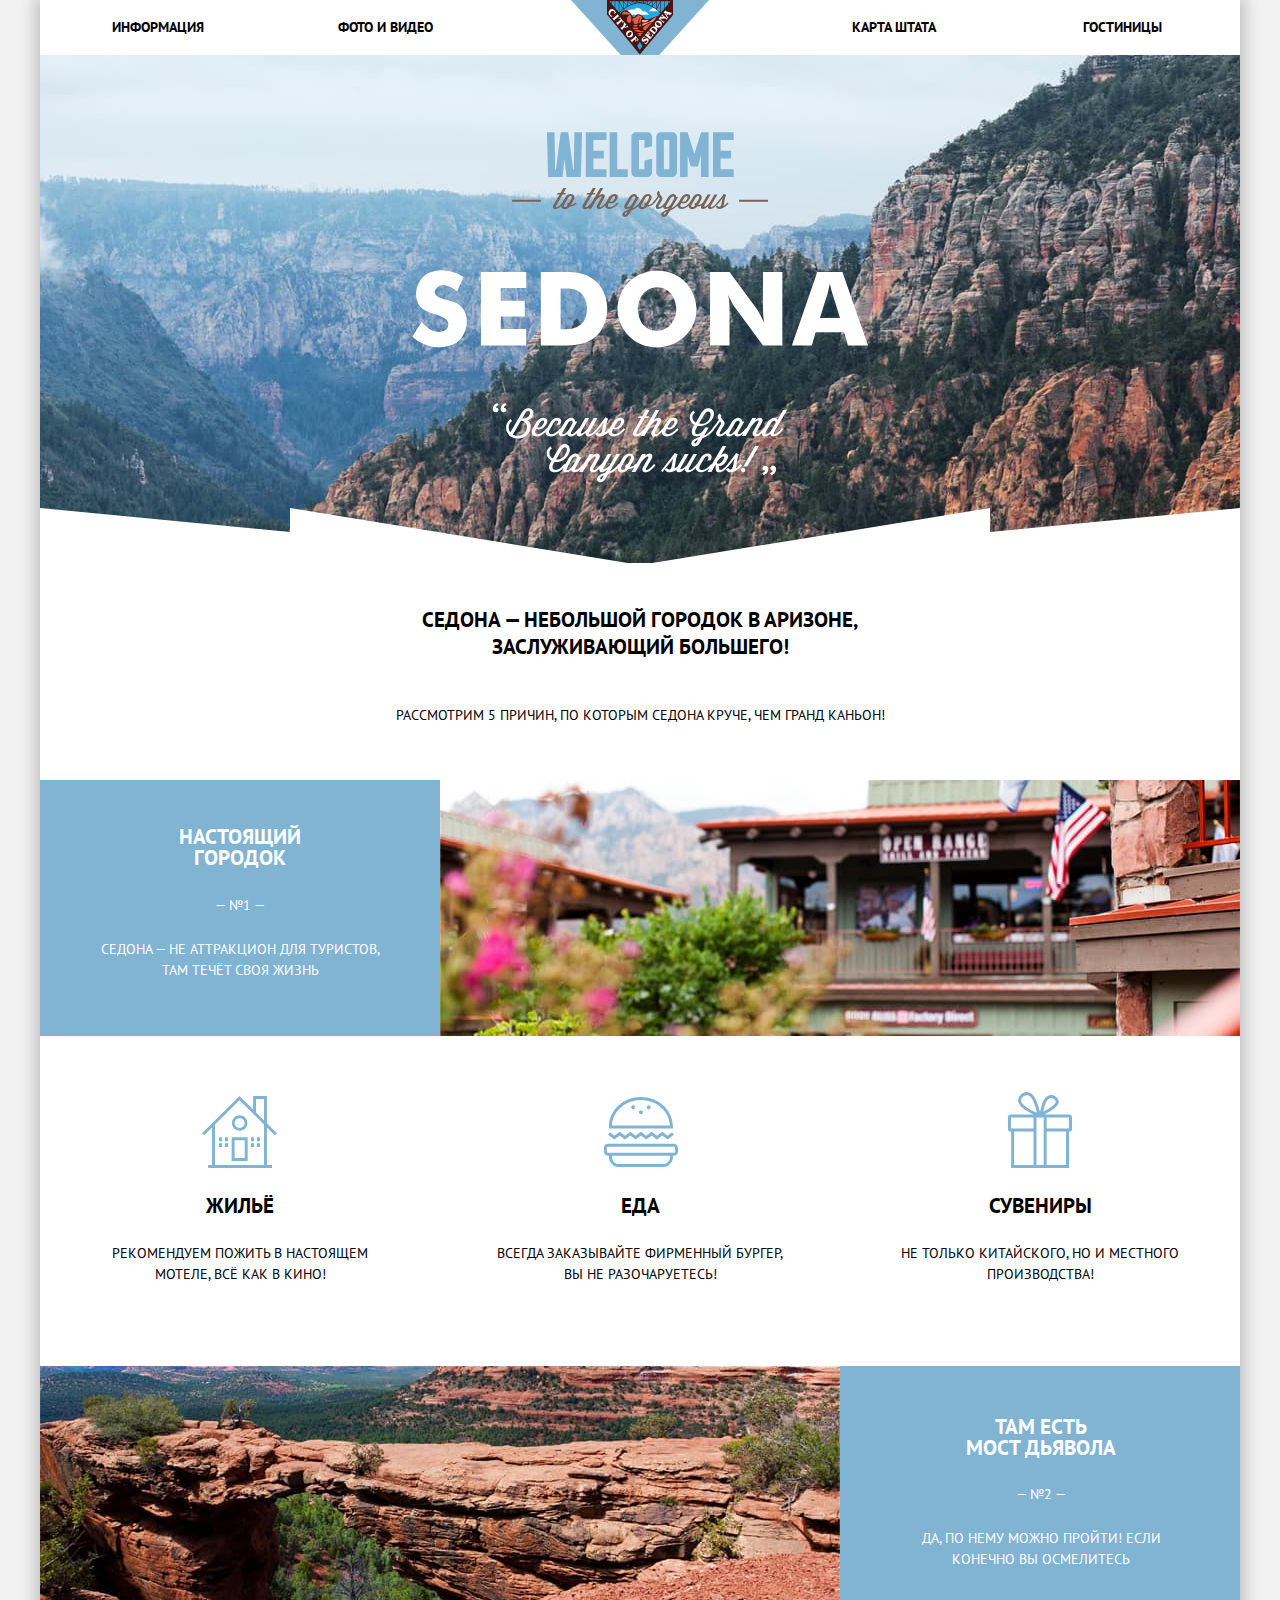
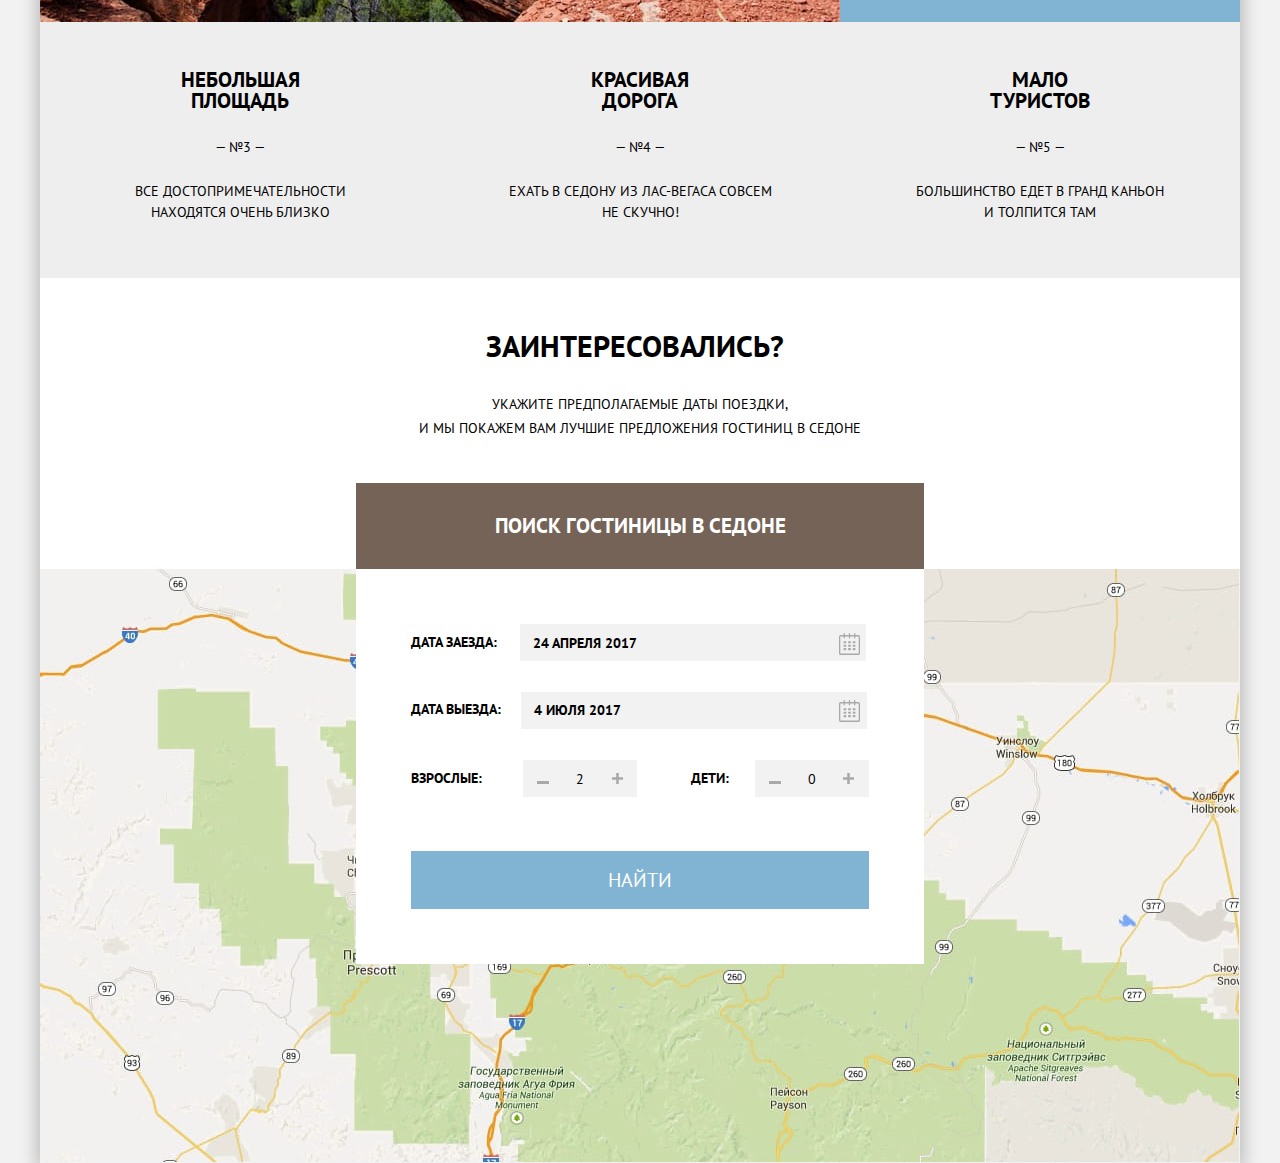
==== index.html @ c4cb70e9 "Доработка главной страницы" ====
<!DOCTYPE html>
<html class="page" lang="ru">
  <head>
    <meta charset="utf-8">
    <title>Седона</title>
    <link rel="icon" href="favicon.ico">
    <link rel="icon" href="img/favicon/icon.svg" type="image/svg+xml">
    <link rel="apple-touch-icon" href="img/favicon/180.png">
    <link rel="manifest" href="manifest.webmanifest">
    <link rel="stylesheet" href="https://fonts.googleapis.com/css2?family=PT+Sans:ital,wght@0,400;0,700;1,400;1,700&display=swap">
    <link href="normalize.css" rel="stylesheet">
    <link href="style/style.css" rel="stylesheet">
  </head>

  <body class="page-body">
    <div class="container">
    <header class="main-header">
      <!--Шапка сайта-->


      <nav class="main-nav">


      <ul class="site-nav">
        <li class="site-nav-1"><a href="blank.html">ИНФОРМАЦИЯ</a></li>
        <li class="site-nav-2"><a href="blank.html">ФОТО И ВИДЕО</a></li>
        <li class="site-nav-3"><a href="blank.html">КАРТА ШТАТА</a></li>
        <li class="site-nav-4"><a href="catalog.html">ГОСТИНИЦЫ</a></li>
      </ul>
      <!-- </div> -->
      </nav>
      <div class="header-logo">
        <a href="index.html">
          <img class="main-header-logo" src="img/logo.svg" width="138" height="70" alt="логотип">
        </a>
        </div>

       </header>
    <main>
      <!-- ______________________________________________________________________________________________  -->

        <section class="title-img">
           <img class="welcome-svg" src="img/welcome.svg" width="188" height="45" alt="welcome">
           <img class="gorgeous-svg" src="img/gorgeous.svg" width="256" height="29" alt="to the gogeous">
           <img class="sedona-svg" src="img/sedona.svg" width="457" height="213" alt="sedona">
          <h1 class="visually-hidden">Welcome to the gorgerous Sedona</h1>
          <h1 class="visually-hidden">because the grand canyon sucks</h1>
          </section>


      <div class="slogan-site">
      <b>Седона — небольшой городок в Аризоне, <br>заслуживающий большего!</b>
          <span class="list-advantages"><br>Рассмотрим 5 причин, по которым Седона круче, чем гранд каньон!</span>
          </div>

          <div class="block-l">
          <div class="block-left">
            <b>настоящий<br>городок</b>
            <span>— №1 —</span><p>Седона — не аттракцион для туристов, там
              течёт своя жизнь</p>
            </div>
              <div class="img-block-left">
              <img src="img/img1.jpg" width="800" height="256" alt="уютные дома">
       </div>
       </div>


       <div class="thumb-list">
       <div class="thumb-items">
       <div class="icon-svg"></div>
        <!-- <svg width="75" height="72" fill="none" xmlns="http://www.w3.org/2000/svg"><path fill-rule="evenodd" clip-rule="evenodd" d="M45.656 65.033h-16V41.21h16v23.823zm-2.938-20.899H32.593V62.11h10.125V44.134z" fill="#81B3D2"/><path fill-rule="evenodd" clip-rule="evenodd" d="M72.771 39.253l2.076-2.068-9.908-9.865V0H51.127v13.567L37.5 0 .152 37.185l2.077 2.068 7.832-7.795v37.618H6.124V72h63.875v-2.924H64.94V31.458l7.831 7.795zM62.002 69.076H12.999V28.534L37.5 4.149l24.502 24.385v40.542zm-7.938-52.584l7.938 7.902V2.924h-7.938v13.568z" fill="#81B3D2"/><path fill-rule="evenodd" clip-rule="evenodd" d="M37.656 34.793c-4.28 0-7.75-3.452-7.75-7.713 0-4.26 3.469-7.713 7.75-7.713 4.279 0 7.75 3.454 7.75 7.713 0 4.26-3.471 7.713-7.75 7.713zm4.969-7.713c0-2.731-2.225-4.945-4.969-4.945-2.745 0-4.97 2.214-4.97 4.945 0 2.732 2.224 4.948 4.97 4.948 2.744 0 4.969-2.216 4.969-4.948zM17.061 41.21h3v3.919h-3v-3.92zm8.938 0h-3v3.919h3v-3.92zm-8.938 5.972h3V51.1h-3v-3.92zm8.938 0h-3V51.1h3v-3.92zm22.999-5.972h3v3.919h-3v-3.92zm8.938 0h-3v3.919h3v-3.92zm-8.938 5.972h3V51.1h-3v-3.92zm8.938 0h-3V51.1h3v-3.92z" fill="#81B3D2"/>
        </svg> -->
        <h2>ЖИЛЬЁ</h2>
        <p>Рекомендуем пожить в настоящем<br>мотеле, всё как в кино!</p>
       </div>
       <div class="thumb-items">
       <div class="icon-svg"></div>
        <!-- <svg  width="75" height="70" fill="none" xmlns="http://www.w3.org/2000/svg"><path fill-rule="evenodd" clip-rule="evenodd" d="M8.978 31.544h60.877c.041-.619.069-1.241.069-1.87 0-.393-.016-.78-.032-1.17v-.003C69.227 12.657 55.186 0 37.952 0 20.719 0 6.677 12.657 6.013 28.501c-.017.39-.032.78-.032 1.173 0 .629.028 1.251.07 1.87h2.927zm12.979 10.921l-5.323-4.059-5.326 4.059-6.188-4.714 1.721-2.457 4.467 3.401 5.327-4.057 5.323 4.057 5.325-4.057 5.328 4.057 5.328-4.057 5.328 4.057 5.329-4.057 5.327 4.057 5.33-4.056 5.336 4.057 4.474-3.403 1.72 2.459-6.194 4.712-5.336-4.059-5.33 4.06-5.327-4.059-5.329 4.059-5.328-4.059-5.328 4.059-5.328-4.059-5.326 4.059zM5.051 46.71h65.803c2.274 0 4.134 1.94 4.134 4.313v3.504c0 2.372-1.861 4.313-4.135 4.313h-.93v1.053c0 5.536-4.342 10.065-9.648 10.065H15.629c-5.307 0-9.648-4.529-9.648-10.065V58.84h-.93c-2.274 0-4.135-1.941-4.135-4.313v-3.504c0-2.373 1.861-4.313 4.135-4.313zm55.225 20.205c3.711 0 6.73-3.15 6.73-7.021h-.001v-1.053H8.898v1.053c0 3.871 3.02 7.021 6.731 7.021h44.647zm11.795-12.388c0 .688-.558 1.271-1.218 1.271H5.051c-.66 0-1.217-.582-1.217-1.271v-3.504c0-.688.558-1.271 1.217-1.271h65.802c.66 0 1.218.582 1.218 1.271v3.504zm-5.098-26.026c-.671-14.142-13.43-25.458-29.021-25.458-15.591 0-28.348 11.316-29.021 25.458h58.042z" fill="#81B3D2"/><path d="M37.952 17.29c1.074 0 1.945-.909 1.945-2.03 0-1.121-.87-2.03-1.945-2.03-1.074 0-1.945.909-1.945 2.03 0 1.121.87 2.03 1.945 2.03zM30.172 12.26c1.075 0 1.946-.909 1.946-2.03 0-1.121-.871-2.03-1.946-2.03s-1.946.909-1.946 2.03c0 1.121.871 2.03 1.946 2.03zM45.732 12.26c1.075 0 1.946-.909 1.946-2.03 0-1.121-.871-2.03-1.946-2.03s-1.946.909-1.946 2.03c0 1.121.871 2.03 1.946 2.03z" fill="#81B3D2"/>
        </svg> -->
          <h2>ЕДА</h2>
        <p>Всегда заказывайте фирменный бургер,<br>вы не разочаруетесь!</p>
       </div>
       <div class="thumb-items">
       <div class="icon-svg"></div>
        <!-- <svg width="64" height="77" fill="none" xmlns="http://www.w3.org/2000/svg"><path fill-rule="evenodd" clip-rule="evenodd" d="M61.097 23.501H36.312C50.125 16.602 51.229 12.25 50.72 9.816c-1.162-3.963-5.692-7.023-10.002-5.407-5.569 2.089-7.137 10.388-8.644 16.387-1.924-6.07-3.784-13.814-8.136-17.737-1.261-1.138-3.095-2.264-5.763-2.028-4.026.356-9.802 5.382-7.458 10.981 2.251 5.378 9.687 8.777 14.578 11.489H2.879A2.882 2.882 0 000 26.37v11.322a2.882 2.882 0 002.879 2.869h.274V77h57.841V40.561h.103a2.882 2.882 0 002.88-2.869V26.37a2.882 2.882 0 00-2.88-2.869zM42.413 6.944c2.103-.31 4.982 1.299 5.255 3.209.393 2.756-3.4 5.255-5.086 6.421-2.523 1.744-4.928 2.643-7.287 4.055.884-3.69 2.549-13.011 7.118-13.685zm-22.882 9.968c-2.225-1.485-6.544-4.431-6.44-7.771.112-3.595 5.743-6.57 8.814-3.886 3.856 3.371 5.713 11.105 7.119 16.557-3.249-1.539-6.328-2.788-9.493-4.9zm5.972 57.114H6.136V40.561h19.368v33.465h-.001zm0-36.502H3.046V26.538h22.457v10.986zm10.157 0v36.503h-7.174V26.538h7.174v10.986zm22.351 36.502H38.644V40.561h19.367v33.465zm2.92-36.502H38.644V26.538h22.287v10.986z" fill="#81B3D2"/>
        </svg> -->
      <h2>СУВЕНИРЫ</h2>
      <p>Не только китайского, но и местного<br>производства!</p>
       </div>
      </div>


        <div class="block-r">
          <div class="img-block-right"><img src="img/img2.jpg" width="800" height="256"
            alt="естесвенный каменый мост на фоне бескрайних просторов">
          </div>
        <div class="block-right">
          <b>ТАМ ЕСТЬ<br>МОСТ ДЬЯВОЛА</b>
          <span>— №2 —</span>
          <p>Да, по нему можно пройти! Если конечно вы осмелитесь</p>
        </div>
        </div>
          <ul class="box-list">
            <li class="box-item box-item-1">
              <b>НЕБОЛЬШАЯ<br>ПЛОЩАДЬ</b><span>— №3 —</span><p>все достопримечательности<br>находятся очень близко</p>
            </li>
            <li class="box-item box-item-2">
              <b>КРАСИВАЯ<br>ДОРОГА</b><span>— №4 —</span><p>ехать в седону из лас-вегаса совсем<br>не скучно!</p>
            </li>
            <li class="box-item box-item-3">
              <b>МАЛО<br>ТУРИСТОВ</b><span>— №5 —</span><p>большинство едет в гранд каньон<br>и толпится там</p>
            </li>
          </ul>

      <div class="box-button">
        <b>заинтересовались?</b><br>
        <span>Укажите предполагаемые даты поездки,<br>и мы покажем вам лучшие предложения гостиниц в седоне</span>
        <br><button class="button" type="button">ПОИСК ГОСТИНИЦЫ В седоне</button>
      </div>
      <section class="map">
      <form class="search-form" action="#" method="POST">
        <label class="entry" for="date-of-entry">дата заезда:
          <a class="entry-calendar" href="#">
            <svg width="21" height="23" viewBox="0 0 21 23" fill="none" xmlns="http://www.w3.org/2000/svg">
              <path fill-rule="evenodd" clip-rule="evenodd" d="M16.406 3.02498H19.251C20.217 3.02498 21 3.84698 21 4.86198V21.164C21 22.179 20.217 23 19.251 23H1.75C0.784 23 0 22.179 0 21.164V4.86198C0 3.84698 0.784 3.02498 1.75 3.02498H4.593V1.64798C4.593 1.26698 4.887 0.958984 5.25 0.958984C5.612 0.958984 5.906 1.26698 5.906 1.64798V3.02498H9.844V1.64798C9.844 1.26698 10.138 0.958984 10.501 0.958984C10.862 0.958984 11.156 1.26698 11.156 1.64798V3.02498H15.094V1.64798C15.094 1.26698 15.387 0.958984 15.75 0.958984C16.112 0.958984 16.406 1.26698 16.406 1.64798V3.02498ZM19.5646 21.484C19.6466 21.3979 19.691 21.2828 19.688 21.164H19.689V4.86198C19.689 4.60898 19.493 4.40298 19.252 4.40298H16.407V5.78098C16.407 6.16198 16.113 6.46998 15.751 6.46998C15.388 6.46998 15.095 6.16198 15.095 5.78098V4.40298H11.157V5.78098C11.157 6.16198 10.863 6.46998 10.502 6.46998C10.139 6.46998 9.845 6.16198 9.845 5.78098V4.40298H5.907V5.78098C5.907 6.16198 5.613 6.46998 5.251 6.46998C4.888 6.46998 4.594 6.16198 4.594 5.78098V4.40298H1.75C1.50263 4.40953 1.30696 4.61458 1.312 4.86198V21.164C1.30696 21.4114 1.50263 21.6164 1.75 21.623H19.251C19.3698 21.6201 19.4826 21.5701 19.5646 21.484Z" fill="#A9A9A9"/>
              <path fill-rule="evenodd" clip-rule="evenodd" d="M4.59399 9.2251H7.21899V11.2911H4.59399V9.2251ZM4.59399 12.6681H7.21899V14.7351H4.59399V12.6681ZM7.21899 16.1121H4.59399V18.1781H7.21899V16.1121ZM9.18799 16.1121H11.813V18.1781H9.18799V16.1121ZM11.813 12.6681H9.18799V14.7351H11.813V12.6681ZM9.18799 9.2251H11.813V11.2911H9.18799V9.2251ZM16.406 16.1121H13.781V18.1781H16.406V16.1121ZM13.781 12.6681H16.406V14.7351H13.781V12.6681ZM16.406 9.2251H13.781V11.2911H16.406V9.2251Z" fill="#A9A9A9"/>
              </svg>

          </a>
        </label>
        <input type="text" name="date-of-entry" value="24 апреля 2017" id="date-of-entry">
        <label class="departure" for="date-of-departure">дата выезда:
          <a class="departure-calendar" href="#">
            <svg width="21" height="23" viewBox="0 0 21 23" fill="none" xmlns="http://www.w3.org/2000/svg">
              <path fill-rule="evenodd" clip-rule="evenodd" d="M16.406 3.02498H19.251C20.217 3.02498 21 3.84698 21 4.86198V21.164C21 22.179 20.217 23 19.251 23H1.75C0.784 23 0 22.179 0 21.164V4.86198C0 3.84698 0.784 3.02498 1.75 3.02498H4.593V1.64798C4.593 1.26698 4.887 0.958984 5.25 0.958984C5.612 0.958984 5.906 1.26698 5.906 1.64798V3.02498H9.844V1.64798C9.844 1.26698 10.138 0.958984 10.501 0.958984C10.862 0.958984 11.156 1.26698 11.156 1.64798V3.02498H15.094V1.64798C15.094 1.26698 15.387 0.958984 15.75 0.958984C16.112 0.958984 16.406 1.26698 16.406 1.64798V3.02498ZM19.5646 21.484C19.6466 21.3979 19.691 21.2828 19.688 21.164H19.689V4.86198C19.689 4.60898 19.493 4.40298 19.252 4.40298H16.407V5.78098C16.407 6.16198 16.113 6.46998 15.751 6.46998C15.388 6.46998 15.095 6.16198 15.095 5.78098V4.40298H11.157V5.78098C11.157 6.16198 10.863 6.46998 10.502 6.46998C10.139 6.46998 9.845 6.16198 9.845 5.78098V4.40298H5.907V5.78098C5.907 6.16198 5.613 6.46998 5.251 6.46998C4.888 6.46998 4.594 6.16198 4.594 5.78098V4.40298H1.75C1.50263 4.40953 1.30696 4.61458 1.312 4.86198V21.164C1.30696 21.4114 1.50263 21.6164 1.75 21.623H19.251C19.3698 21.6201 19.4826 21.5701 19.5646 21.484Z" fill="#A9A9A9"/>
              <path fill-rule="evenodd" clip-rule="evenodd" d="M4.59399 9.2251H7.21899V11.2911H4.59399V9.2251ZM4.59399 12.6681H7.21899V14.7351H4.59399V12.6681ZM7.21899 16.1121H4.59399V18.1781H7.21899V16.1121ZM9.18799 16.1121H11.813V18.1781H9.18799V16.1121ZM11.813 12.6681H9.18799V14.7351H11.813V12.6681ZM9.18799 9.2251H11.813V11.2911H9.18799V9.2251ZM16.406 16.1121H13.781V18.1781H16.406V16.1121ZM13.781 12.6681H16.406V14.7351H13.781V12.6681ZM16.406 9.2251H13.781V11.2911H16.406V9.2251Z" fill="#A9A9A9"/>
              </svg>
          </a>

        </label>
        <input type="text" name="date-of-departure" value="4 июля 2017 " id="date-of-departure">
        <div class="amount">


          <label for="amount-of-adults">взрослые:</label>
          <button name="minus-adult"><svg width="12" height="3" viewBox="0 0 12 3" fill="none" xmlns="http://www.w3.org/2000/svg">
            <rect width="12" height="3" fill="#A9A9A9"/>
            </svg>
            </button>
            <input type="text" name="amount-of-adults" value="2" id="amount-of-adults">
            <button type="button" name="plus-adult">
              <svg width="11" height="11" viewBox="0 0 11 11" fill="none" xmlns="http://www.w3.org/2000/svg">
              <path fill-rule="evenodd" clip-rule="evenodd" d="M4.23086 6.76932V11H6.76932V6.76932H11V4.23086H6.76932V0H4.23085V4.23086H0V6.76932H4.23086Z" fill="#A9A9A9"/>
              </svg>
              </button>

              <label for="amount-of-children">Дети:</label>
              <button type="button" name="minus-children"><svg width="12" height="3" viewBox="0 0 12 3" fill="none" xmlns="http://www.w3.org/2000/svg">
                <rect width="12" height="3" fill="#A9A9A9"/>
                </svg>
                </button>
                <input type="text" name="amount-of-children" value="0" id="amount-of-children">
                <button type="button" name="plus-children">
                  <svg width="11" height="11" viewBox="0 0 11 11" fill="none" xmlns="http://www.w3.org/2000/svg">
                  <path fill-rule="evenodd" clip-rule="evenodd" d="M4.23086 6.76932V11H6.76932V6.76932H11V4.23086H6.76932V0H4.23085V4.23086H0V6.76932H4.23086Z" fill="#A9A9A9"/>
                  </svg></button>

        </div>
        <button class="search-button" type="submit">Найти</button>



      </form>
      <iframe src="https://www.google.com/maps/embed?pb=!1m18!1m12!1m3!1d832249.1900382092!2d-111.40801154573765!3d35.43068897771214!2m3!1f0!2f0!3f0!3m2!1i1024!2i768!4f13.1!3m3!1m2!1s0x872da132f942b00d%3A0x5548c523fa6c8efd!2z0KHQtdC00L7QvdCwLCDQkNGA0LjQt9C-0L3QsCA4NjMzNiwg0KHQqNCQ!5e0!3m2!1sru!2sru!4v1625221148376!5m2!1sru!2sru" width="600" height="450" style="border:0;" allowfullscreen="" loading="lazy"></iframe>

      <!-- <img src="img/map.jpg" width="1199" height="594" alt="карта штата"> -->
        </section>
     </main>
     <!-- <footer class="main-footer">

        <div class="footer-contact">
          <h1 class="visually-hidden">контакты</h1>


            <a class="contact-tag" href="#">#visitSEDONA</a>
            <a class="contact-tel" href="tel:+7800555-86-28">+7 800 555-86-28</a>

        </div>
        <div class="social-button">
       <div class="twitter">
        <a href="#">
          <img src="img/twittericon.svg" alt="twitter">
      </a>
       </div>
       <div class="facebook">
        <a  href="#">
          <img src="img/fbicon.svg" alt="facebook">
      </a>
      </div>
      <div class="youtube">
        <a  href="#">
          <img src="img/youtubeicon.svg" alt="youtube">
       </a>
      </div>

        </div>
        <div class="footer-logo">

            <span>Website by</span>
            <a  href="https://htmlacademy.ru/"><img src="img/logohtmlacademy.svg" width="115" height="33" alt="логотип htmlAcademy"></a>


        </div>


      </footer> -->
  </div>
  </body>

</html>
---- style/style.css ----
:root {
  --basic-white: #ffffff;
  --basic-black: #000000;
  --basic-black-opacity: rgba(0, 0, 0, 0.3);
  --basic-blue: #81B3D2;
  --basic-gray: #EEEEEE;
  --background-color: #F2F2F2;
  --background-color-opacity: rgba(255, 255, 255, 0.3);
  --button: #766357;
  --button-hover: #604E43;
  --button-active: #503E33;
  --button-visibility: rgba(255, 255, 255, 0.3);
  --social-button-hover: #669EC0;
  --social-button-active: #5496BD;
  --from-to: #CACACA;
  --button-detail-hover: #669EC0;
  --foother-color: rgba(255, 255, 255, 0.9);
  --bottom: #E5E5E5;
  --rating: #666666;
  --toggle:#ABABAB;
  --box-shadow: rgba(0, 1, 1, 0.2);
  --search-shadow: rgba(0, 1, 1, 0.15);
  --amount-button: #A9A9A9;


}
.page
{
  height: 100%;
}
.page-body {
  max-width: 1200px;
  min-width: 960px;
  margin: 0;
  padding: 0;
  font-family: "PT Sans";
  font-size: 14px;
  line-height: 26px;
  font-weight: 400;
  color: var(--basic-black);
  text-transform: uppercase;
  background-color: var(--background-color);
  min-height: 100%;
/*display: grid;
grid-template-rows: min-content 1fr min-content;
align-content: start;*/
margin-left: auto;
margin-right: auto;
}
a
{
  text-decoration: none;
}

img {
  max-width: 100%;
  height: auto;
}
/*Гриды*/



/* Навигация*/
/*лого*/
.main-header {
  width: 1200px;
  background-color: var(--basic-white);
}
.container
{
  position: relative;
  width: 1200px;
  margin-right: auto;
  margin-left: auto;
  box-shadow: 0px 0px 15px 5px var(--box-shadow);
}
.center
{
  width: 1200px;
  margin: 0 auto;
  padding: 0 10px;
}
.site-nav {
  display: flex;
  flex-wrap: wrap;
  align-items: center;
  box-sizing: border-box;
  font-size: 14px;
  line-height: 26px;
  font-weight:700;
  margin: 0;
  padding: 0;
  list-style: none;
  padding-top: 14px;
  padding-bottom: 15px;
  width: 1200px;
  }
.site-nav-1
{
  padding-left: 72px;
}
.site-nav-2 {
  padding-left: 134px;
  margin-right: 418px;
}
.site-nav-3
{
  padding-left: 1px;
}
.site-nav-4 {
  padding-left: 147px;
}
.header-logo
{
  display: block;
  position: absolute;
  right: 50%;
  margin-right: -69px;
  top: 0;
/*
логотип плавает
*/


}
/* .site-nav-3 {
  padding-left: 418px;
} */

.site-nav a {
color: var(--basic-black);
}
.site-nav a:hover
{
  color: var(--basic-blue);
}
.site-nav a:focus
{
 color: var(--button);
}

.site-nav a:active
{
 color: var(--basic-black-opacity);
}


/* .sort-from:hover
наведение
{
 color: var(--basic-black);
}
.sort-from:focus
выбранный
{
 color: var(--basic-blue);
}
.sort-from:active
нажатие
{
 color: var(--basic-blue);
} */
.visually-hidden
{
  position: absolute;
  width: 1px;
  height: 1px;
  margin: -1px;
  border: 0;
  padding: 0;
  white-space: nowrap;
  clip-path: inset(100%);
  clip: rect(0 0 0 0);
  overflow: hidden;
}
/*шапка*/

/*Тело*/
.title-img {
  display: flex;
  flex-direction: column;
  align-items: center;
  width: 1200px;
  height: 509;
  background-color: var(--background-color);
  background-image: url(../img/backgroundphoto.jpg);
  position: relative;

}
.title-img::after {
  content: "";
  display: block;
  position: absolute;
  bottom: 0;
  left: 0;
  width: 100%;
  height: 55px;
  margin-top: 20px;
  background-image: url(../img/bottomwelcome.svg);
}
.welcome-svg
{
  padding-top: 77px;
}
.gorgeous-svg
{
  padding-top: 10px;
}
.sedona-svg
{
  padding-top: 53px;
  padding-bottom: 80px;
}



.slogan-site {
  background-color: var(--basic-white);
  text-align: center;
  /*
  padding-bottom: 51px;*/
  box-sizing: border-box;
  padding: 0;
  margin: 0;
  width: 1200px;


}

.slogan-site b {
  /*По макету 42.5 пикселя отступ сверху как так?*/
  display: block;
  font-size: 21px;
  line-height: 27px;
  padding-top: 43px;
  margin-bottom: 12px;

}
.slogan-site span {
  display: block;
  font-size: 14px;
  line-height: 29px;
  padding-bottom: 50px;
}

/*синий блок слева*/
.block-l
{
  width: 1200px;
  display: grid;
  grid-template-columns: 400px 800px;
}




.block-left
{
  background-color: var(--basic-blue);
  color: var(--basic-white);
  text-align: center;
  width: 400px;
  height: 256px;
  box-sizing: border-box;
  padding-top: 46px;
  padding-bottom: 54px;
  /* НИЖЕ Паддинги не по макету почему то спан не умещается
  нужно спросить
  по макету 49 пх*/
  padding-left: 47px;
  padding-right: 47px;
  }




.img-block-left
{
  width: 800px;
  height: 256px;
}
.block-left b {
  margin: 0;
  padding: 0;
  display: block;
  text-align: center;
  font-size: 21px;
  line-height: 21px;
  margin-bottom: 24px;

}
.block-left p{
  display: block;
  line-height: 21px;
  padding: 0;
  margin-top: 21px;

}
.thumb-list
{
  display: flex;
  background-color: var(--basic-white);


}
.thumb-items
{

  display: flex;
 flex-direction: column;
 width: 400px;
 text-align: center;
 position: relative;
}
.thumb-items h2
{
  padding: 0;
  margin: 0;
  padding-top: 157px;
}
.thumb-items p
{
  padding: 0;
  margin: 0;
  line-height: 21px;
  padding-top: 24px;
  padding-bottom: 81px;

}

.thumb-items:nth-child(1) .icon-svg {
  width: 75px;
  height: 72px;
  background-image: url(../img/icon1.svg);
  position: absolute;
  right:163px;
  top: 60px;



}
.thumb-items:nth-child(3) .icon-svg {
  width: 64px;
  height: 77px;
  background-image: url(../img/icon2.svg);
  position: absolute;
  left:168px;
  top: 55px;
}
.thumb-items:nth-child(2) .icon-svg {
  width: 75px;
  height: 70px;
  background-image: url(../img/icon3.svg);
  background-repeat: no-repeat;
  position: absolute;
  left: 163px;
  top: 61px;
}
/*
{ box-sizing: border-box;
  display: flex;
  flex-wrap: wrap;
  list-style: none;
  padding: 0;
  margin: 0;
  color: var(--basic-black);
  background-color: var(--basic-white);
  text-align: center;
  align-items: center;

}
Как поступить с иконками?
.icon-svg {

  padding-bottom: 28px;
}
.thumb-item {

 flex-grow: 1;

}
.thumb-item p {
box-sizing: border-box;
display: block;
margin: 0;
padding: 0;
}
.thumb-item h2 {
  margin: 0;
  padding: 0;
  }
.icon-svg-1
{
padding-top: 60px;
}
.icon-svg-2
{
padding-top: 61px;
}
.icon-svg-3
{
padding-top: 56px;
} */

/* Синий блок справа*/

.block-r
{
  width: 1200px;
  display: grid;
  grid-template-columns: 800px 400px;
}
.block-right
{
  background-color: var(--basic-blue);
  color: var(--basic-white);
  text-align: center;
  margin: 0;
  padding: 0;
  width: 400px;
  height: 256px;
  box-sizing: border-box;
  padding-top: 50px;
  padding-bottom: 52px;
  padding-left: 50px;
  padding-right: 48px;
}
.block-right p {
  margin: 0;
  padding: 0;
  line-height: 21px;
}

.img-block-right {
  width: 800px;
  height: 256px;
  margin: 0;
  padding: 0;
}

.block-right b {
  display: block;
  text-align: center;
  font-size: 21px;
  line-height: 21px;
  margin-bottom: 23px;
}
.block-right span {
  display: block;
  margin-bottom: 21px;

}
/*серый блок*/
.box-list
{
  background-color: var(--basic-gray);
  width: 1200px;
  /* height: 256px; */
  padding: 0;
  margin: 0;
  list-style: none;
  text-align: center;
  display: flex;
  /* align-items: center; */
  box-sizing: border-box
}
.box-item
{
  /* flex-grow: 1; */
  display: flex;
  width: 400px;
  flex-direction: column;
  box-sizing: border-box
}
/* .box-item-1
{
  margin-left: 30px;
} */

.box-item b {
  text-align: center;
  font-size: 21px;
  line-height: 21px;
  padding-top: 47px;
}
.box-item p {
  text-align: center;
  font-size: 14px;
  line-height: 21px;
  padding-top: 9px;
  padding-bottom: 41px;
}
.box-item span
{
  text-align: center;
  font-size: 14px;
  line-height: 21px;
  padding-top: 26px;
 }
  /*блок с кнопкой поиска*/
  .button{
    width: 586px;
    height: 86px;
  }

.filters
{
  background-color: var(--basic-white);
  text-align: start;
  display: flex;
  background-image: url(../img/backgroundcatalog.jpg);
}
.filter-option {
  padding-top: 25px;
  padding-left: 40px;
}
.filter-option label {
  position: relative;
  display: block;
  cursor: pointer;
  user-select: none;
}
.filter-input-checkbox + label::before {
  content: url(../img/checkbox-off.svg);
  position: absolute;
  left: -39px;
  top: 0;}
  .filter-input-checkbox:checked + label::before {
    content: url(../img/checkbox-on.svg);
    position: absolute;
    left: -39px;
    top: 0;}

.filter-benefits
{
 padding: 0;
 margin: 0;
 width: 250px;
 padding-left: 70px;
 padding-bottom: 32px;
}
.filter-benefits ul
{
  list-style: none;
  padding: 0;
  margin: 0;

}
.filter-benefits legend
{
  font-size: 16px;
 font-weight: 700;
  padding-top: 26px;
}


.filter-type
{
  padding: 0;
margin: 0;
width: 300px;
padding-left: 5px;
}
.filter-type legend
{ font-size: 16px;
  font-weight: 700;

  padding-top: 26px;


}
.filter-type ul
{
  list-style: none;
  padding: 0;
  margin: 0;
  list-style: none;
  padding: 0;
  margin: 0;

}
.slider-price
{}

.slider-price legend {
  color: var(--basic-white);
  font-size: 16px;
  font-weight: 700;
  padding-top: 23px;
}
.range-filter {
  width: 350px;
  margin-top: 5px;

}
.range-controls {
  width: 316px;
  position: relative;
 }
.range-controls .scale {

  height: 2px;
  padding-right: 73px;
  margin-top: 20px;
  background: var(--basic-white);
  }
  .range-controls .bar {
    width: 80%;
    height: 2px;
    background: var(--background-color-opacity);
    /* не работает  почему? */
}
.range-controls .toggle {
  position: absolute;
  top: -10px;
  left: 0;
  width: 4px;
  height: 4px;
  padding: 0;
  border: 8px solid #ffffff;
  background-color: var(--toggle);
  border-radius: 50%;
  box-shadow: 0 2px 1px 0 var(--toggle);
  cursor: pointer;
}
.min-price
{
padding-left: 65px;
}

.max-price
{
  padding-left: 63px;
}
.price-controls
  {
   display: flex;
  width: 312px;
  height: 32px;
  border: 2px solid var(--basic-white);
  border-radius: 2px;
}
.price-controls label
{ display: flex;
  align-items: center;
  justify-content: center;
}
.price-controls input {
   width: 60px;
  /* padding: 10px; */
  margin: 0;
  padding: 3px;
  background: none;
  border: none;
  color: var(--basic-white);
  font-family: inherit;
  font-size: inherit;

}

.range-controls .toggle-max {
  left: 262px;
}
.box-button {
  text-align: center;
  display: flex;
  flex-direction: column;
  /* grid-template-rows: 1fr 1fr; */
  padding-top: 55px;
  background-color: var(--basic-white);
}

.range-controls button
{
  padding: 6px 33px;
    text-transform: uppercase;
    color: #ffffff;
    border: 2px solid #ffffff;
    background: none;
    font-size: 14px;
    line-height: 20px;
    position: absolute;
    top: 35px;
    right: 95px;


}

.box-button b {
  text-align: center;
  font-size: 30px;
  line-height: 25px;
  padding-right: 10px;
  padding-bottom: 8px;
}
.box-button span
{
  text-align: center;
  font-size: 14px;
  line-height: 24px;
  padding-bottom: 17px;
}
.button {
  font: inherit;
  font-size: 21px;
  line-height: 26px;
  font-weight:700;
  text-align: center;
  width: 568px;
  height: 86px;
  color: var(--basic-white);
  vertical-align: middle;
  text-transform: uppercase;
  background-color: var(--button);
  border: none;
  margin-left: 316px;
}
.button:hover
{
background-color: var(--button-hover);
}
.button:active
{
  background-color: var(--button-active);
  color: var(--button-visibility);
}

.map
{
  display: flex;
  position: relative;
  /* width: 1200px;
  height: 594px; */
}

.search-form {
  display: flex;
  flex-wrap: wrap;
  align-content: space-between;
  align-items: center;
  box-sizing: border-box;
  position: absolute;
  width: 568px;
  height: 395px;
  background-color: var(--basic-white);
  box-shadow: var(--search-shadow);
  left: 50%;
  margin-left: -284px;
  padding: 55px;
  font-weight: bold;
  line-height: 21px;
}
.search-form .entry{

}
.search-form .departure {
  padding-bottom: 20px;

}
.search-form input[name="date-of-entry"]
{
 width: 331px;
 height: 35px;
 background-color: var(--background-color);
 border: none;
 text-transform: uppercase;
 font: inherit;
 padding-left: 13px;
 margin-left: 23px;
}
.search-form input[name="date-of-departure"] {
  width: 331px;
  height: 35px;
  background-color: var(--background-color);
  border: none;
  text-transform: uppercase;
  font: inherit;
  padding-left: 13px;
  margin-bottom: 19px;
  margin-left: 20px;
}
.search-form input{}

.entry-calendar {
  position: absolute;
  top: 63px;
  right: 64px;
}
.departure-calendar {
  position: absolute;
  top: 130px;
  right: 64px;
}
.amount
{
    display: flex;
    justify-content: space-between;
    align-items: center;
    height: 40px;
    width: 458px;
    box-sizing: border-box;
    padding-bottom: 42px;
}
.amount button {
  height: 37px;
  width: 40px;
  border: none;
  background-color: var(--background-color);
  color: var(--amount-button);
}
.amount input {
  width: 30px;
  height: 35px;
  border: none;
  background-color: var(--background-color);
  text-align: center;
}
.amount button[name="minus-adult"] {

  margin-left: 41px;

}
.amount button[name="plus-adult"] {

  margin-right: 53px;
}
.amount button[name="minus-children"]
{
  margin-left: 26px;

}
.map iframe
{
  background: var(--background-color);
  background-image: url(../img/map.jpg);
  background-repeat: no-repeat;
  width: 1199px;
  height: 594px;
  border: 0;
}
.search-button {
  width: 100%;
  background-color: var(--basic-blue);
  border: medium none;
  text-transform: uppercase;
  font-size: 20px;
  color: var(--basic-white);
  line-height: 21px;
  width: 458px;
  height: 58px;


}



/*футер*/
.main-footer
 {outline: 5px solid green;
  outline-offset: -5px;
  width: 1200px;
  display: flex;
  align-self: center;
  justify-content: space-between;
  box-sizing: border-box;
  /* padding: 36px 0; */
  position: absolute;
  background-color: var(--foother-color)



}

.footer-contact {
  display: flex;
  flex-direction: column;
  flex-wrap: wrap;
  box-sizing: border-box;
  width: 400px;
  align-items: center;
  justify-content: center;
  padding: 0;
  margin: 0;
}
.social-button
{
  display: flex;
  box-sizing: border-box;
  width: 400px;
  align-items: center;
  justify-content: center;

  /* outline: 5px solid rgba(0, 255, 0, 0.7);
  outline-offset: -5px; */


}
.footer-logo
{
  display: flex;
  box-sizing: border-box;
  width: 400px;
  align-items: center;
  justify-content: center;
  }
  /* .footer-logo span
  {
    padding-right: 15px;
    padding-bottom: 2px;
  } */

/*.footer
{
  outline: 5px solid green;
  outline-offset: -5px;
  margin: 0;
  padding: 0;

}*/
.contact-tel
{
  text-decoration: none;
  color: var(--basic-black);
  font-size: 21px;
  line-height: 26px;
  font-weight:700;
  text-align: center;
  display: block;
  margin-left: 72px;

}
.contact-tag
{
  text-decoration: none;
  color: var(--basic-black);
  font-size: 21px;
  line-height: 26px;
  font-weight:700;
  text-align: center;
  display: block;
  box-sizing: border-box;
  padding-bottom: 9px;
  padding-top: 10px;
  margin-left: 73px;
}
.twitter{
  background-color: var(--basic-blue);
  width: 46px;
  height: 48px;
  margin-right: 6px;
  position: relative;
}

.twitter a
{
  position: absolute;
  top: 14px;
  right:14px;

}
.facebook a
{
  position: absolute;
  top: 13px;
  right: 17px;
}
.youtube a
{
  position: absolute;
  top: 13px;
  right: 13px;
}
.facebook, .youtube
{
  background-color: var(--basic-blue);
  width: 46px;
  height: 48px;
  /* margin-top: 10px; */
  margin-right: 6px;
  position: relative;
}
.youtube
{
  margin-right: 0;
}
/*  Действия */
.entry-calendar:hover
{
  fill: var(--basic-black);
}
.twitter:hover
{
background-color: var(--social-button-hover);
}
.twitter:active
{
  background-color: var(--social-button-active);
}
.facebook:hover
{
background-color: var(--social-button-hover);
}
.facebook:active
{
  background-color: var(--social-button-active)
}
.youtube:hover
{
background-color: var(--social-button-hover);
}
.youtube:active
{
  background-color: var(--social-button-active);
}
/*логотип в футере*/
.foother-logo:hover
{
 background-color: var(--basic-blue)
}
.foother-logo:active
{
  background-color: var(--social-button-active) ;
}
/*каталог*/

/*чекбоксы*/
.filter
{
  display: grid;
  grid-template-columns: 1fr 1fr 1fr;
  background-image: url(../img/backgroundcatalog.jpg) ;
}

.filter ul
{
  list-style: none;
}
.filter legend
{
  color: var(--basic-white);
  font-size: 16px;
  line-height: 21px;
  font-weight: 700;
}
.filter-benefits
{
  border : none;
  color: var(--basic-white);
  font-size: 14px;
  line-height: 21px;
  font-weight: 400;
}
.filter-type
{
  border : none;
  color: var(--basic-white);
  font-size: 14px;
  line-height: 21px;
  font-weight: 400;
}
.slider-price
{
  border : none;
  padding-left: 183px;
}
.slider-price label
{
  color: var(--basic-white);
  font-size: 14px;
  line-height: 21px;
  font-weight: 400;
  background: none;

}
/*слайдер*/
.price-button
{
  font: inherit;
  font-size: 14px;
  line-height: 21px;
  font-weight:400;
  text-align: center;
  color: var(--basic-white);
  vertical-align: middle;
  text-transform: uppercase;
  border-style: solid;
  border-radius: 2px;
  border-color: var(--basic-white)
}
.price-button:hover
{
  color: var(--basic-black);
  background-color: var(--basic-white);
  }
  /*сортировка поиска*/
  .sort
  {

   display: flex;
   align-items: center;
   background-color: var(--basic-white);
   padding-left: 73px;
   padding-right: 73px ;
   padding-top: 29px;
   padding-bottom: 31px;
   width: 1200px;
   box-sizing: border-box;
   border-bottom: 1px solid var(--bottom);
  }
  .sorting-result
  {
   width: 163px;
   color: var(--basic-black);
   font-size: 21px;
   line-height: 26px;
   font-weight:700;

  }
  .sorting
  {
  display: flex;
  font-size: 12px;
  width: 845px;

  }
  .sorting span
  {

  }
  .sorting-list
  {
   list-style: none;
   margin: 0;
   padding: 0;
   display: flex;
   padding-left: 40px;
   color: var(--basic-black);

  }
  .sorting-item
  {
   padding-right: 33px;
  }
  .sorting-item a
  {
  color: var(--basic-black);
  border-bottom: 1px dashed var(--basic-blue);
  opacity: 0.3;}

  .sorting-from-list
  {
   list-style: none;
   margin: 0;
   padding: 0;
   display: flex;

  }
  .sorting-from-list li
  {padding-left: 12px;}

  .sorting-item a:hover
  {
   color: var(--basic-blue);
   opacity: 1;
  }
  .sorting-item a:focus
  {
   color: var(--basic-blue);
   opacity: 1;
   border-bottom: none;
  }
  .sorting-item a:active
  {
   color: var(--basic-black);
   border-bottom: none;
   opacity: 1;
  }
  .sort-from
  {
   text-decoration: none;
   font-size: 11px;
   color: var(--from-to);
  }
  .sort-from:hover
  {
   color: var(--basic-black);
  }
  .sort-from:focus
  {
   color: var(--basic-blue);
  }
  .sort-from:active
  {
   color: var(--basic-blue);
  }
  /*сортировка поиска*/

  /*список*/
  .result
  {
    display: flex;
    flex-direction: column;
    width: 1200px;
  }
  .list-result
  {
   background-color: var(--basic-white);
   padding-left: 73px;
   padding-top: 25px;
   padding-bottom: 26px;
   display: flex;
   align-items: center;
   border-bottom: 1px solid var(--bottom);
  }
  .result-img
  {
    width: 164px;
    height: 90px;
    display: block;
  }
  .result-description
  {
    width: 780px;
    min-height: 100px;
    display: flex;
    flex-wrap: wrap;
    align-content: flex-start;

    margin-right: 6px;

  }

  .result-description-h2
  {
    margin: 0;
    padding-bottom: 5px;
    min-width: 780px;
  }
  .result-description-a
  {
    text-decoration: none;
    color: var(--basic-black);
  }
  .button-detail
  {
    margin-right: 6px;
  }
  .button-confirm a
  {
    display: block;
    width: 142px;
    height: 27px;
    font-weight:700;
    padding: 0;
    margin-top: 12px;
    text-align: center;
    color: var(--basic-white);
    background-color: var(--button);
  }
  .button-detail a
  {
   display: block;
   width: 110px;
   height: 27px;
   font-weight:700;
   /* padding: 3px 17px; */
   margin-top: 12px;
   text-align: center;
   color: var(--basic-white);
   background-color: var(--basic-blue);
  }
  .rating
  {
  display: flex;
  flex-direction: column;
  width: 110px;
  height: 92px;
  justify-content: space-between;
}
  .rating-star
  {
  color: var(--basic-blue);
  font-size: 18px;
  text-align: right;
  }
  .rating-figure {
    padding-top: 3px;
    padding-bottom: 3px;
    color: var(--rating);
    background-color: var(--background-color);
    text-align: center;
  }

 .button-detail a:hover
  {
   color: var(--basic-white);
   background-color: var(--button-detail-hover);
  }
  .button-detail a:active
  {
    background-color: var(--button-detail-hover);
    color: var(--button-visibility);
  }
  .button-confirm a:hover
  {
   color: var(--basic-white);
   background-color: var(--button-hover);
  }
  .button-confirm a:active
  {
   color: var(--button-visibility);
   background-color: var(--button-active);
  }
/*
outline: 5px solid rgba(255, 0, 0, 0.3);
  outline: 5px solid rgba(0, 255, 0, 0.7);
  outline-offset: -5px;

*/
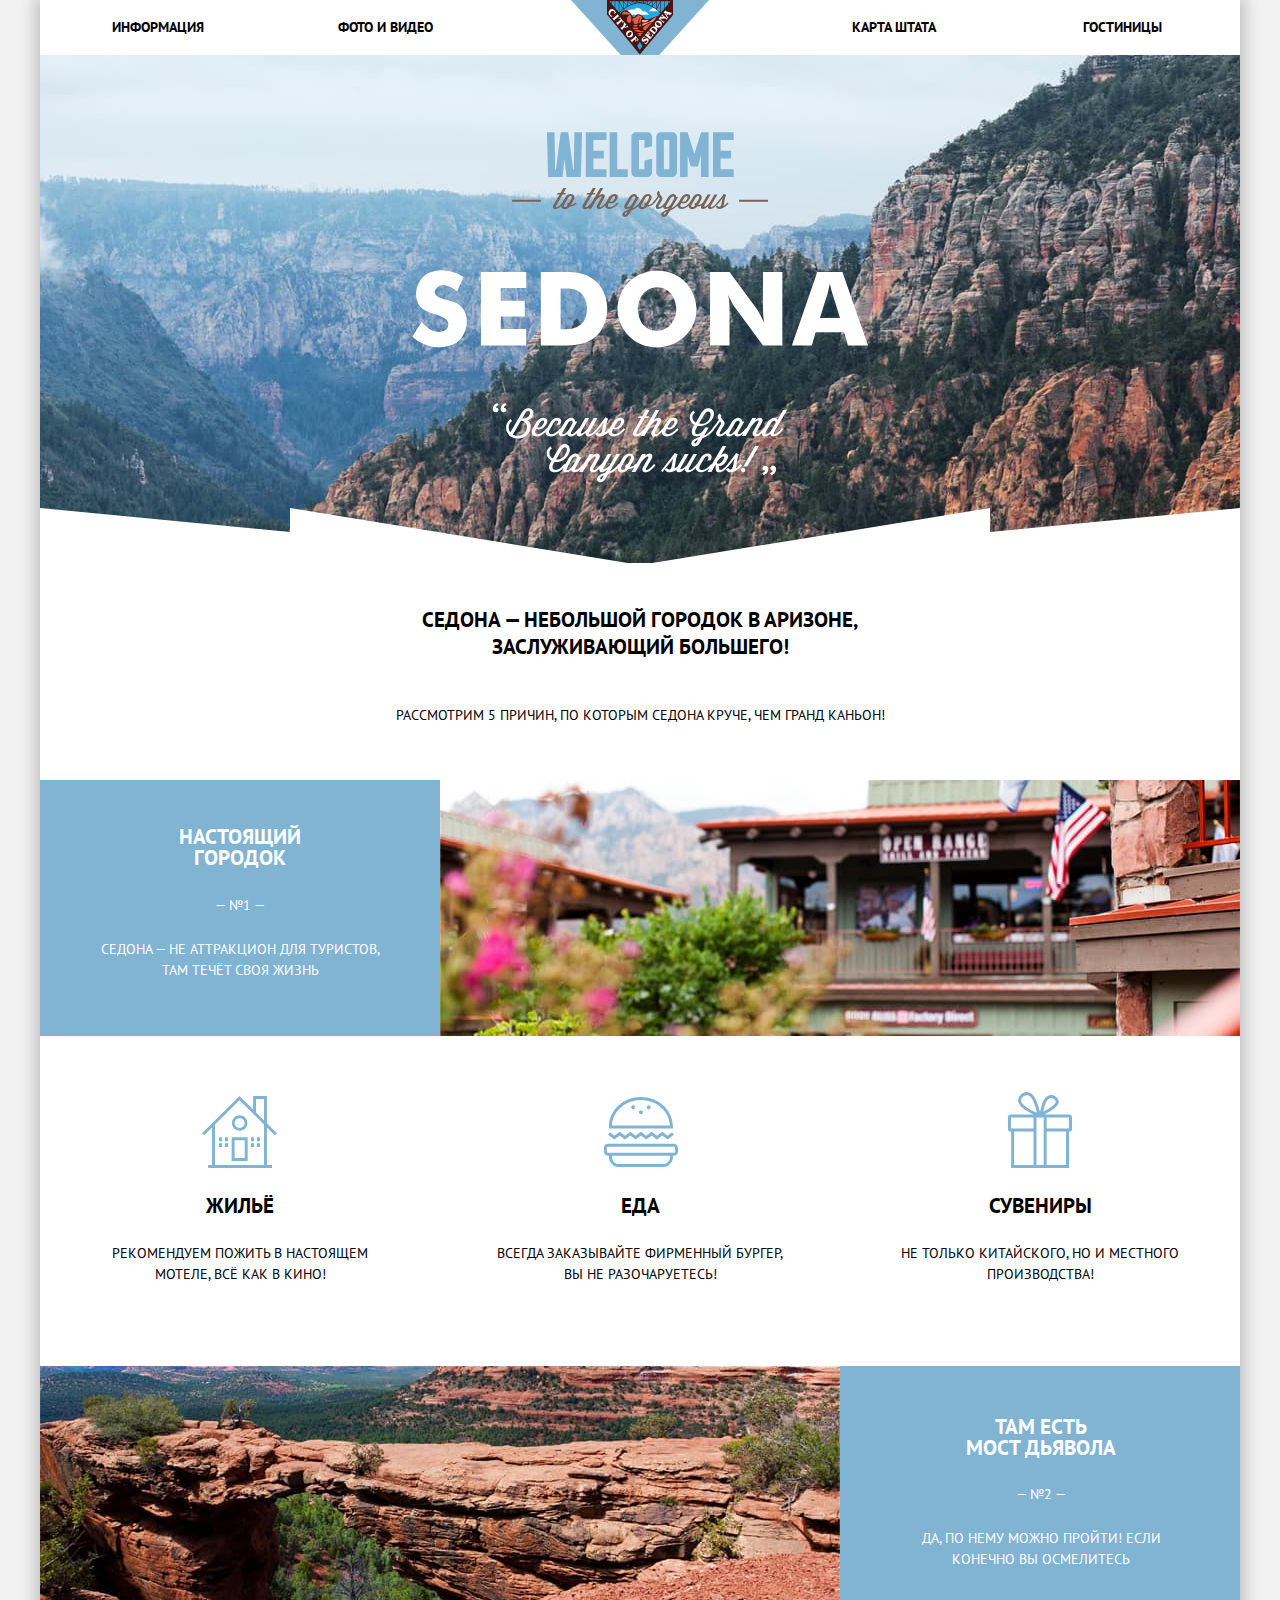
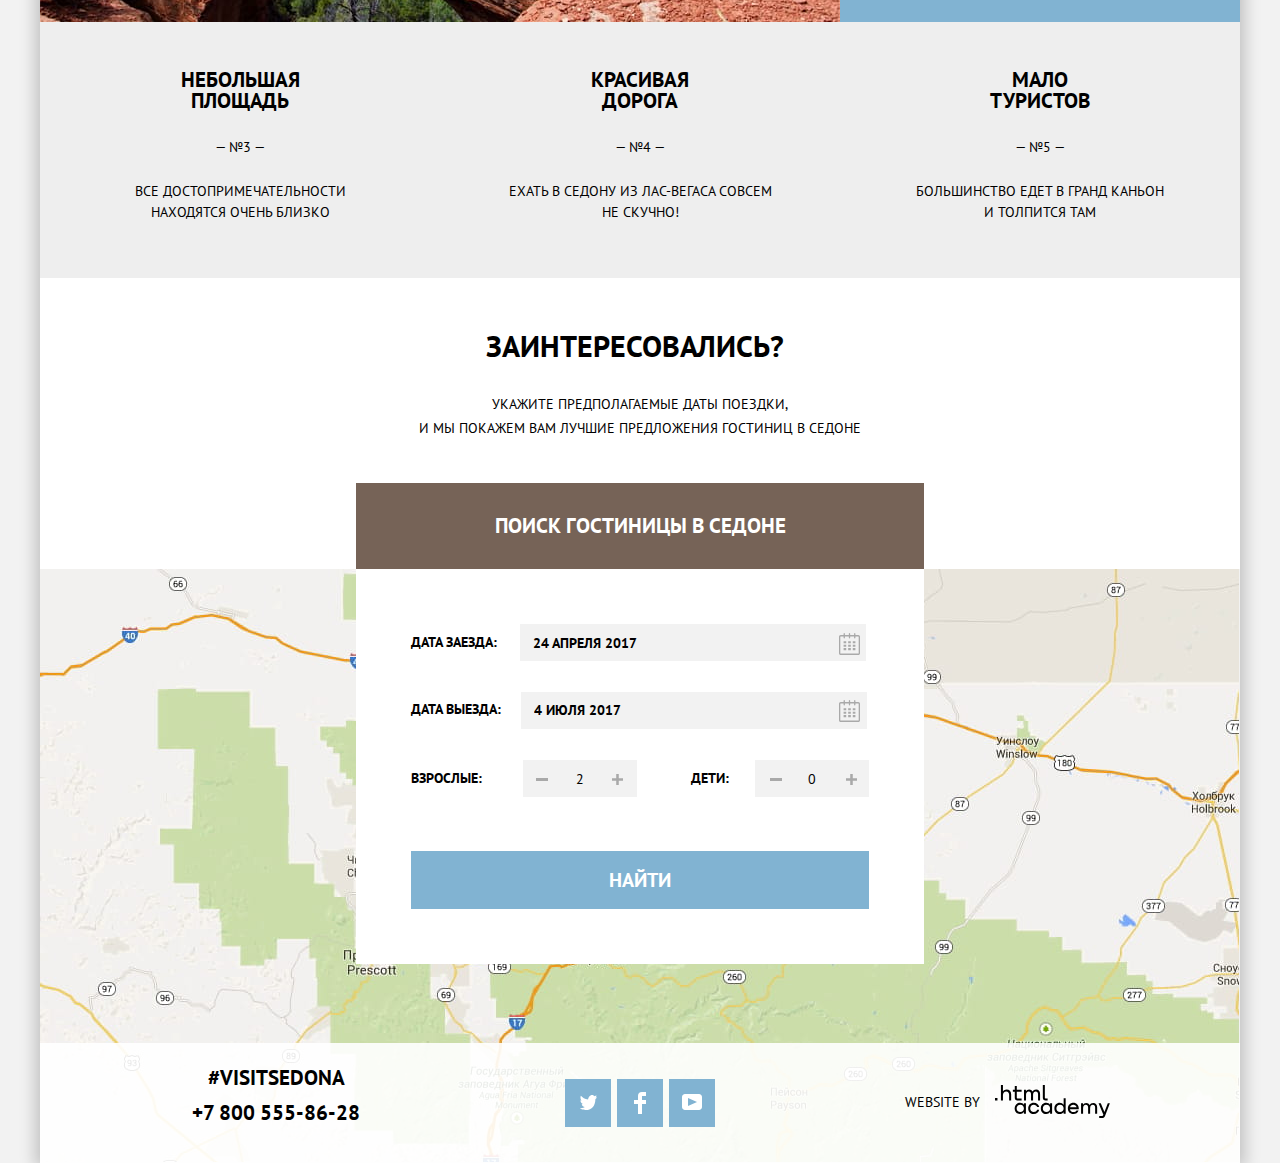
==== commit 5d9498df: "Доработка проекта" ====
--- a/index.html
+++ b/index.html
@@ -143,30 +143,31 @@
 
 
           <label for="amount-of-adults">взрослые:</label>
-          <button name="minus-adult"><svg width="12" height="3" viewBox="0 0 12 3" fill="none" xmlns="http://www.w3.org/2000/svg">
+          <button class="button-minus-adults" type="button" name="minus-adult"><svg width="12" height="3" viewBox="0 0 12 3" fill="none" xmlns="http://www.w3.org/2000/svg">
             <rect width="12" height="3" fill="#A9A9A9"/>
             </svg>
+
             </button>
             <input type="text" name="amount-of-adults" value="2" id="amount-of-adults">
-            <button type="button" name="plus-adult">
+            <button class="button-plus-adults" type="button" name="plus-adult">
               <svg width="11" height="11" viewBox="0 0 11 11" fill="none" xmlns="http://www.w3.org/2000/svg">
               <path fill-rule="evenodd" clip-rule="evenodd" d="M4.23086 6.76932V11H6.76932V6.76932H11V4.23086H6.76932V0H4.23085V4.23086H0V6.76932H4.23086Z" fill="#A9A9A9"/>
               </svg>
               </button>
 
               <label for="amount-of-children">Дети:</label>
-              <button type="button" name="minus-children"><svg width="12" height="3" viewBox="0 0 12 3" fill="none" xmlns="http://www.w3.org/2000/svg">
+              <button class="button-minus-children" type="button" name="minus-children"><svg width="12" height="3" viewBox="0 0 12 3" fill="none" xmlns="http://www.w3.org/2000/svg">
                 <rect width="12" height="3" fill="#A9A9A9"/>
                 </svg>
                 </button>
                 <input type="text" name="amount-of-children" value="0" id="amount-of-children">
-                <button type="button" name="plus-children">
+                <button class="button-plus-children" type="button" name="plus-children">
                   <svg width="11" height="11" viewBox="0 0 11 11" fill="none" xmlns="http://www.w3.org/2000/svg">
                   <path fill-rule="evenodd" clip-rule="evenodd" d="M4.23086 6.76932V11H6.76932V6.76932H11V4.23086H6.76932V0H4.23085V4.23086H0V6.76932H4.23086Z" fill="#A9A9A9"/>
                   </svg></button>
 
         </div>
-        <button class="search-button" type="submit">Найти</button>
+        <button class="search-button" type="submit" name="search-button">Найти</button>
 
 
 
@@ -176,7 +177,7 @@
       <!-- <img src="img/map.jpg" width="1199" height="594" alt="карта штата"> -->
         </section>
      </main>
-     <!-- <footer class="main-footer">
+     <footer class="main-footer">
 
         <div class="footer-contact">
           <h1 class="visually-hidden">контакты</h1>
@@ -213,7 +214,7 @@
         </div>
 
 
-      </footer> -->
+      </footer>
   </div>
   </body>
 
--- a/style/style.css
+++ b/style/style.css
@@ -21,8 +21,6 @@
   --box-shadow: rgba(0, 1, 1, 0.2);
   --search-shadow: rgba(0, 1, 1, 0.15);
   --amount-button: #A9A9A9;
-
-
 }
 .page
 {
@@ -512,7 +510,7 @@
 }
 .filter-option {
   padding-top: 25px;
-  padding-left: 40px;
+  padding-left: 42px;
 }
 .filter-option label {
   position: relative;
@@ -521,14 +519,20 @@
   user-select: none;
 }
 .filter-input-checkbox + label::before {
-  content: url(../img/checkbox-off.svg);
-  position: absolute;
-  left: -39px;
+  content: "";
+  background-image: url(../img/checkbox-off.svg);
+  width: 23px;
+  height: 23px;
+  position: absolute;
+  left: -40px;
   top: 0;}
   .filter-input-checkbox:checked + label::before {
-    content: url(../img/checkbox-on.svg);
+    content: "";
+    background-image: url(../img/checkbox-on.svg);
+    width: 26px;
+    height: 23px;
     position: absolute;
-    left: -39px;
+    left: -40px;
     top: 0;}
 
 .filter-benefits
@@ -579,8 +583,7 @@
   margin: 0;
 
 }
-.slider-price
-{}
+
 
 .slider-price legend {
   color: var(--basic-white);
@@ -589,8 +592,10 @@
   padding-top: 23px;
 }
 .range-filter {
+  position: relative;
   width: 350px;
   margin-top: 5px;
+  margin-left: 3px;
 
 }
 .range-controls {
@@ -640,6 +645,16 @@
   border: 2px solid var(--basic-white);
   border-radius: 2px;
 }
+.range-filter::after
+{
+  content: "";
+  position: absolute;
+  background-image: url(../img/stick.svg);
+  top: 7px;
+  left: 158px;
+  width: 2px;
+  height: 22px;
+}
 .price-controls label
 { display: flex;
   align-items: center;
@@ -647,9 +662,9 @@
 }
 .price-controls input {
    width: 60px;
-  /* padding: 10px; */
-  margin: 0;
-  padding: 3px;
+  margin: 0;
+  padding-right: 5px;
+  padding-top: 0px;
   background: none;
   border: none;
   color: var(--basic-white);
@@ -659,7 +674,7 @@
 }
 
 .range-controls .toggle-max {
-  left: 262px;
+  left: 252px;
 }
 .box-button {
   text-align: center;
@@ -672,12 +687,12 @@
 
 .range-controls button
 {
-  padding: 6px 33px;
+  padding: 6px 32px;
     text-transform: uppercase;
     color: #ffffff;
     border: 2px solid #ffffff;
     background: none;
-    font-size: 14px;
+    font-size: 13px;
     line-height: 20px;
     position: absolute;
     top: 35px;
@@ -724,6 +739,20 @@
   background-color: var(--button-active);
   color: var(--button-visibility);
 }
+.range-controls button:hover
+{
+  background-color: var(--basic-white);
+  color: var(--basic-black);
+}
+.search-form input:focus
+{
+  border: 2px solid var(--bottom);
+  background-color: var(--basic-white);
+}
+/* .range-controls .toggle:hover
+{
+
+} */
 
 .map
 {
@@ -744,15 +773,14 @@
   height: 395px;
   background-color: var(--basic-white);
   box-shadow: var(--search-shadow);
+
   left: 50%;
   margin-left: -284px;
   padding: 55px;
   font-weight: bold;
   line-height: 21px;
 }
-.search-form .entry{
-
-}
+
 .search-form .departure {
   padding-bottom: 20px;
 
@@ -779,7 +807,6 @@
   margin-bottom: 19px;
   margin-left: 20px;
 }
-.search-form input{}
 
 .entry-calendar {
   position: absolute;
@@ -793,13 +820,13 @@
 }
 .amount
 {
-    display: flex;
-    justify-content: space-between;
-    align-items: center;
-    height: 40px;
-    width: 458px;
-    box-sizing: border-box;
-    padding-bottom: 42px;
+  display: flex;
+  justify-content: space-between;
+  align-items: center;
+  height: 40px;
+  width: 458px;
+  box-sizing: border-box;
+  padding-bottom: 42px;
 }
 .amount button {
   height: 37px;
@@ -815,19 +842,46 @@
   background-color: var(--background-color);
   text-align: center;
 }
-.amount button[name="minus-adult"] {
-
+.button-minus-adults {
+  position: relative;
   margin-left: 41px;
 
 }
-.amount button[name="plus-adult"] {
-
+.button-minus-adults svg
+{
+  position: absolute;
+  top: 18px;
+  left: 13px;
+}
+.button-plus-adults {
+  position: relative;
   margin-right: 53px;
 }
-.amount button[name="minus-children"]
-{
+.button-plus-adults svg
+{
+  position: absolute;
+  top: 14px;
+  left: 15px;
+}
+.button-minus-children
+{ position: relative;
   margin-left: 26px;
-
+}
+.button-minus-children svg
+{
+  position: absolute;
+  top: 18px;
+  left: 15px;
+}
+.button-plus-children
+{
+  position: relative;
+}
+.button-plus-children svg
+{
+  position: absolute;
+  top: 14px;
+  left: 17px;
 }
 .map iframe
 {
@@ -839,9 +893,10 @@
   border: 0;
 }
 .search-button {
+  font: inherit;
   width: 100%;
   background-color: var(--basic-blue);
-  border: medium none;
+  border: medium;
   text-transform: uppercase;
   font-size: 20px;
   color: var(--basic-white);
@@ -856,20 +911,36 @@
 
 /*футер*/
 .main-footer
- {outline: 5px solid green;
-  outline-offset: -5px;
+ {
   width: 1200px;
+  height: 120px;
   display: flex;
   align-self: center;
   justify-content: space-between;
   box-sizing: border-box;
   /* padding: 36px 0; */
   position: absolute;
-  background-color: var(--foother-color)
-
-
-
-}
+  bottom: 0px;
+  background-color: var(--foother-color);
+}
+.main-footer-catalog
+{
+  width: 1200px;
+  height: 120px;
+  display: flex;
+  align-self: center;
+  justify-content: space-between;
+  box-sizing: border-box;
+  /* padding: 36px 0; */
+  /* position: absolute; */
+  bottom: 0px;
+  background-color: var(--foother-color);
+}
+
+
+
+
+
 
 .footer-contact {
   display: flex;
@@ -878,9 +949,10 @@
   box-sizing: border-box;
   width: 400px;
   align-items: center;
-  justify-content: center;
-  padding: 0;
-  margin: 0;
+  justify-content: flex-start;
+  padding: 0;
+  margin: 0;
+  padding-top:12px ;
 }
 .social-button
 {
@@ -903,11 +975,16 @@
   align-items: center;
   justify-content: center;
   }
-  /* .footer-logo span
+.footer-logo a
+{
+    padding-right: 65px;
+    padding-top: 5px;
+}
+  .footer-logo span
   {
     padding-right: 15px;
     padding-bottom: 2px;
-  } */
+  }
 
 /*.footer
 {
@@ -984,9 +1061,63 @@
   margin-right: 0;
 }
 /*  Действия */
-.entry-calendar:hover
+.button-minus-adults:hover
+{
+ fill: var(--basic-black)
+}
+.button-minus-adults:active
+{
+  fill:var(--basic-blue);
+}
+.button-plus-adults:hover
+{
+ fill: var(--basic-black)
+}
+.button-plus-adults:active
+{
+  fill:var(--basic-blue);
+}
+.button-minus-children:hover
+{
+ fill: var(--basic-black)
+}
+.button-minus-children:active
+{
+  fill:var(--basic-blue);
+}
+.button-plus-children:hover
+{
+ fill: var(--basic-black)
+}
+.button-plus-children:active
+{
+  fill:var(--basic-blue);
+}
+.entry svg:hover
 {
   fill: var(--basic-black);
+
+}
+.entry svg:active
+{
+  fill:var(--basic-blue) ;
+}
+.departure svg:hover
+{
+  fill: var(--basic-black);
+}
+.departure svg:active
+{
+  fill:var(--basic-blue);
+}
+.search-button:hover
+{
+ background-color: var(--social-button-hover);
+}
+.search-button:active
+{
+  background-color: var(--social-button-active);
+  color: var(--button-visibility);
 }
 .twitter:hover
 {
@@ -1061,7 +1192,8 @@
 .slider-price
 {
   border : none;
-  padding-left: 183px;
+  padding-left: 181px;
+
 }
 .slider-price label
 {
@@ -1123,10 +1255,7 @@
   width: 845px;
 
   }
-  .sorting span
-  {
-
-  }
+
   .sorting-list
   {
    list-style: none;
@@ -1146,6 +1275,10 @@
   color: var(--basic-black);
   border-bottom: 1px dashed var(--basic-blue);
   opacity: 0.3;}
+  .sorting-from
+  {
+    display: flex;
+  }
 
   .sorting-from-list
   {
@@ -1156,7 +1289,14 @@
 
   }
   .sorting-from-list li
-  {padding-left: 12px;}
+  {
+    padding-left: 12px;
+
+  }
+  .sorting-from-item a
+  {
+
+  }
 
   .sorting-item a:hover
   {
@@ -1202,16 +1342,18 @@
     flex-direction: column;
     width: 1200px;
   }
-  .list-result
-  {
-   background-color: var(--basic-white);
-   padding-left: 73px;
-   padding-top: 25px;
-   padding-bottom: 26px;
-   display: flex;
-   align-items: center;
-   border-bottom: 1px solid var(--bottom);
-  }
+  .list-result {
+    background-color: var(--basic-white);
+    /* padding-left: 73px; */
+    /* padding-top: 24px; */
+    padding-left: 73px;
+    width: auto;
+    height: 150px;
+    /* padding-bottom: 27px; */
+    display: flex;
+    align-items: center;
+    border-bottom: 1px solid var(--bottom);
+}
   .result-img
   {
     width: 164px;
@@ -1257,6 +1399,7 @@
     color: var(--basic-white);
     background-color: var(--button);
   }
+
   .button-detail a
   {
    display: block;
@@ -1274,21 +1417,39 @@
   display: flex;
   flex-direction: column;
   width: 110px;
-  height: 92px;
+  height: 90px;
+
   justify-content: space-between;
 }
-  .rating-star
-  {
-  color: var(--basic-blue);
-  font-size: 18px;
-  text-align: right;
+  .rating-star{
+    display: flex;
+    margin: 0;
+    padding: 0;
+    padding-right: 4px;
+    justify-content: flex-end
+
+  }
+.rating-star li
+  {
+   list-style: none;
+   padding-left: 5px;
+
   }
   .rating-figure {
-    padding-top: 3px;
-    padding-bottom: 3px;
+    width: 110px;
+    height: 27px;
+    margin-left: -5px;
     color: var(--rating);
     background-color: var(--background-color);
     text-align: center;
+  }
+  .result-description-a:hover
+  {
+    color: var(--basic-blue);
+  }
+  .result-description-a:active
+  { color: var(--basic-black);
+    opacity: 0.3;
   }
 
  .button-detail a:hover
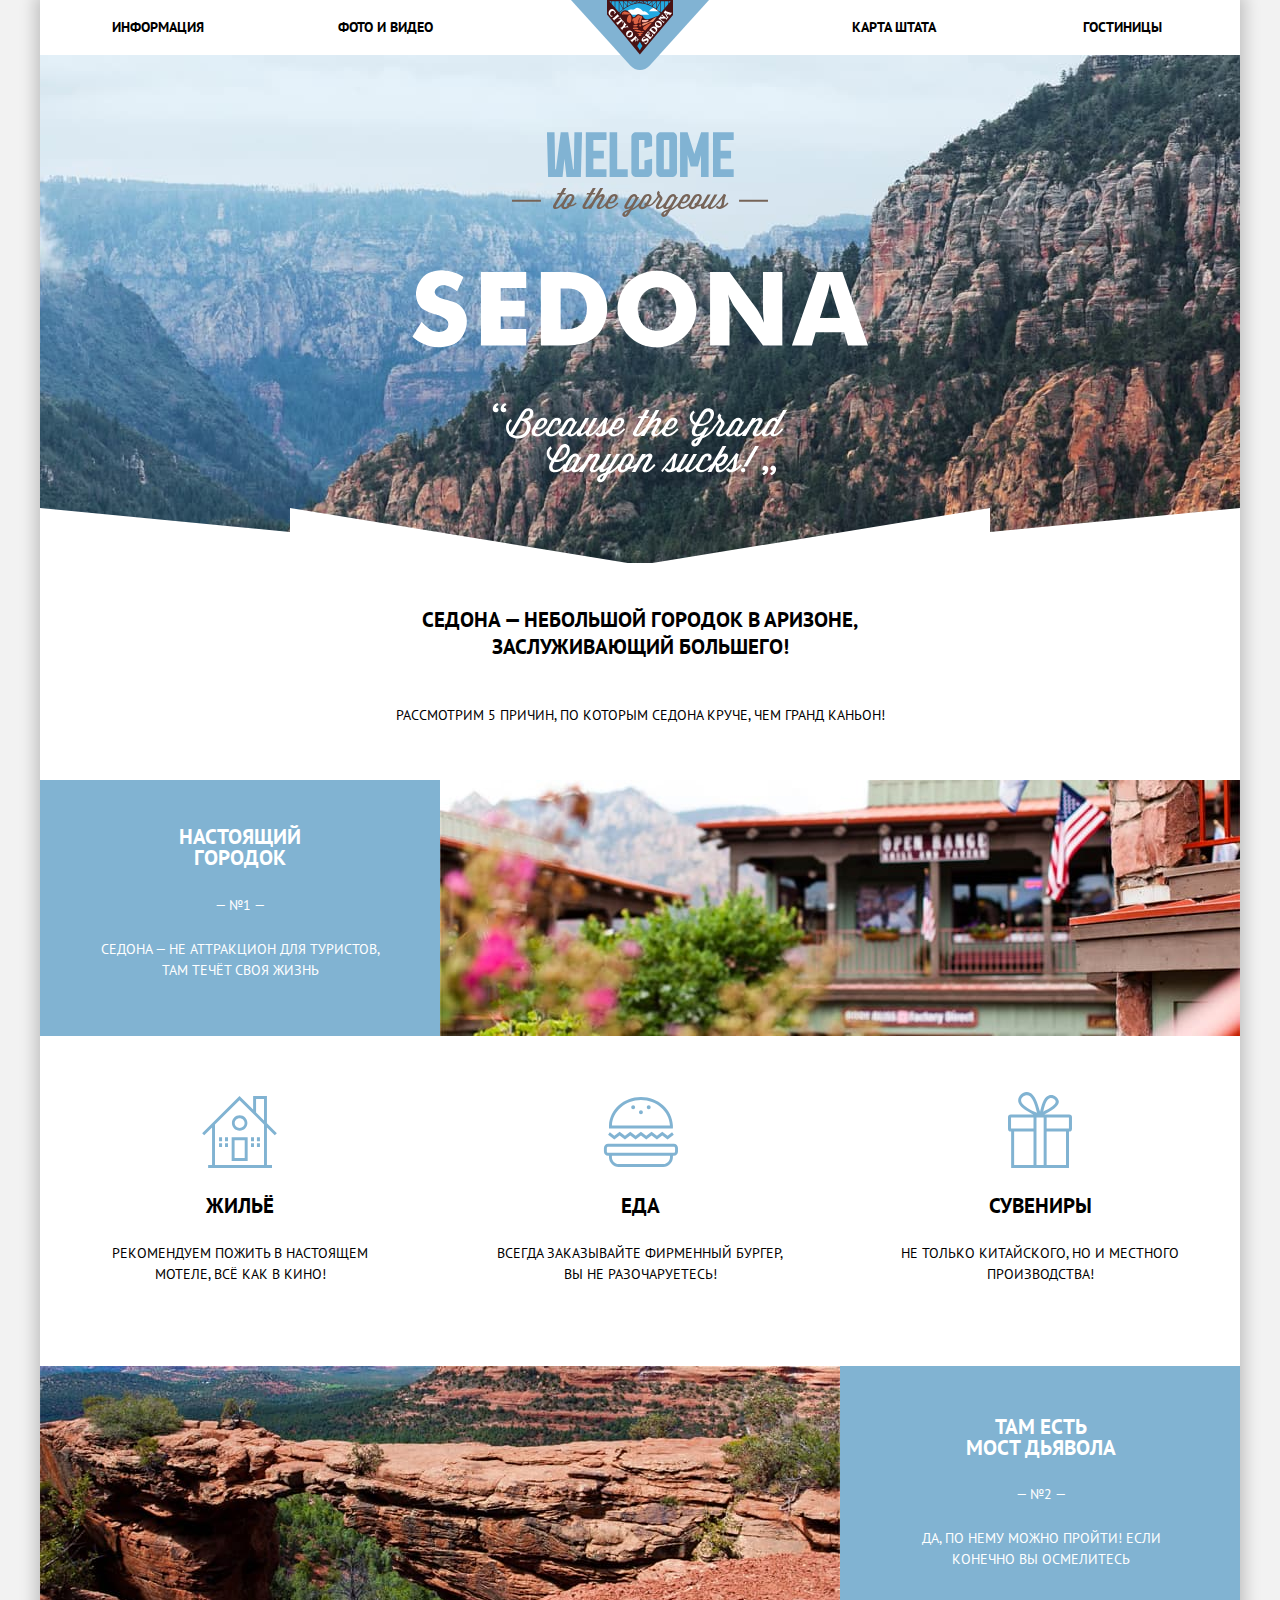
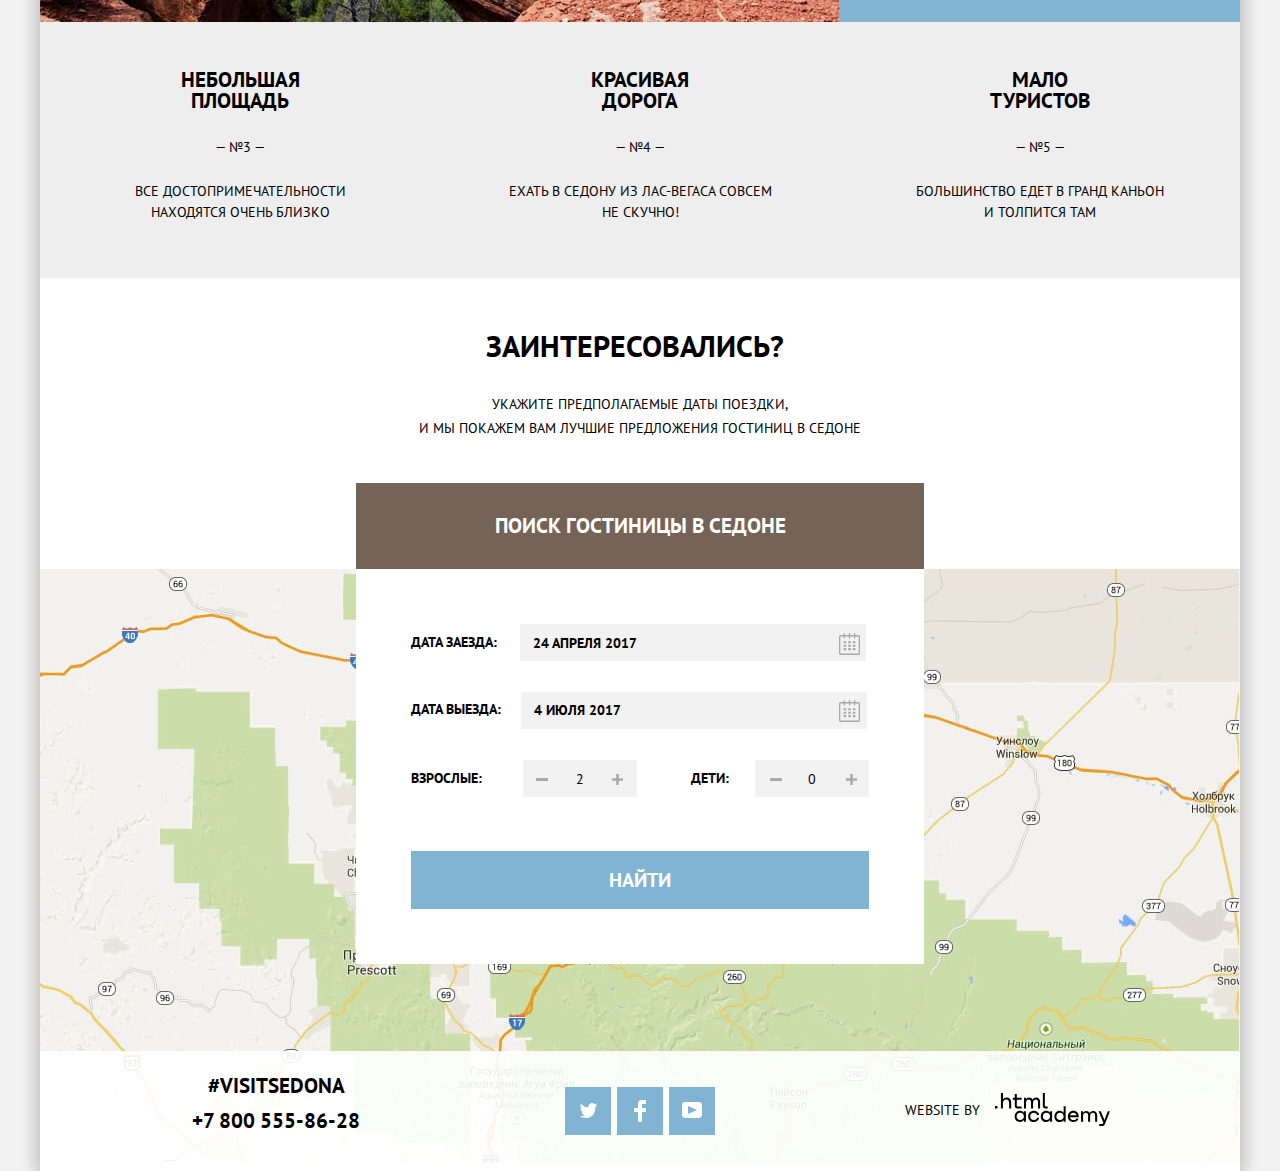
==== commit a6bee1b1: "Финальная доработка" ====
--- a/index.html
+++ b/index.html
@@ -10,6 +10,7 @@
     <link rel="stylesheet" href="https://fonts.googleapis.com/css2?family=PT+Sans:ital,wght@0,400;0,700;1,400;1,700&display=swap">
     <link href="normalize.css" rel="stylesheet">
     <link href="style/style.css" rel="stylesheet">
+    <link href="style/stylemin.css" rel="stylesheet">
   </head>
 
   <body class="page-body">
@@ -122,8 +123,8 @@
         <label class="entry" for="date-of-entry">дата заезда:
           <a class="entry-calendar" href="#">
             <svg width="21" height="23" viewBox="0 0 21 23" fill="none" xmlns="http://www.w3.org/2000/svg">
-              <path fill-rule="evenodd" clip-rule="evenodd" d="M16.406 3.02498H19.251C20.217 3.02498 21 3.84698 21 4.86198V21.164C21 22.179 20.217 23 19.251 23H1.75C0.784 23 0 22.179 0 21.164V4.86198C0 3.84698 0.784 3.02498 1.75 3.02498H4.593V1.64798C4.593 1.26698 4.887 0.958984 5.25 0.958984C5.612 0.958984 5.906 1.26698 5.906 1.64798V3.02498H9.844V1.64798C9.844 1.26698 10.138 0.958984 10.501 0.958984C10.862 0.958984 11.156 1.26698 11.156 1.64798V3.02498H15.094V1.64798C15.094 1.26698 15.387 0.958984 15.75 0.958984C16.112 0.958984 16.406 1.26698 16.406 1.64798V3.02498ZM19.5646 21.484C19.6466 21.3979 19.691 21.2828 19.688 21.164H19.689V4.86198C19.689 4.60898 19.493 4.40298 19.252 4.40298H16.407V5.78098C16.407 6.16198 16.113 6.46998 15.751 6.46998C15.388 6.46998 15.095 6.16198 15.095 5.78098V4.40298H11.157V5.78098C11.157 6.16198 10.863 6.46998 10.502 6.46998C10.139 6.46998 9.845 6.16198 9.845 5.78098V4.40298H5.907V5.78098C5.907 6.16198 5.613 6.46998 5.251 6.46998C4.888 6.46998 4.594 6.16198 4.594 5.78098V4.40298H1.75C1.50263 4.40953 1.30696 4.61458 1.312 4.86198V21.164C1.30696 21.4114 1.50263 21.6164 1.75 21.623H19.251C19.3698 21.6201 19.4826 21.5701 19.5646 21.484Z" fill="#A9A9A9"/>
-              <path fill-rule="evenodd" clip-rule="evenodd" d="M4.59399 9.2251H7.21899V11.2911H4.59399V9.2251ZM4.59399 12.6681H7.21899V14.7351H4.59399V12.6681ZM7.21899 16.1121H4.59399V18.1781H7.21899V16.1121ZM9.18799 16.1121H11.813V18.1781H9.18799V16.1121ZM11.813 12.6681H9.18799V14.7351H11.813V12.6681ZM9.18799 9.2251H11.813V11.2911H9.18799V9.2251ZM16.406 16.1121H13.781V18.1781H16.406V16.1121ZM13.781 12.6681H16.406V14.7351H13.781V12.6681ZM16.406 9.2251H13.781V11.2911H16.406V9.2251Z" fill="#A9A9A9"/>
+              <path fill-rule="evenodd" clip-rule="evenodd" d="M16.406 3.02498H19.251C20.217 3.02498 21 3.84698 21 4.86198V21.164C21 22.179 20.217 23 19.251 23H1.75C0.784 23 0 22.179 0 21.164V4.86198C0 3.84698 0.784 3.02498 1.75 3.02498H4.593V1.64798C4.593 1.26698 4.887 0.958984 5.25 0.958984C5.612 0.958984 5.906 1.26698 5.906 1.64798V3.02498H9.844V1.64798C9.844 1.26698 10.138 0.958984 10.501 0.958984C10.862 0.958984 11.156 1.26698 11.156 1.64798V3.02498H15.094V1.64798C15.094 1.26698 15.387 0.958984 15.75 0.958984C16.112 0.958984 16.406 1.26698 16.406 1.64798V3.02498ZM19.5646 21.484C19.6466 21.3979 19.691 21.2828 19.688 21.164H19.689V4.86198C19.689 4.60898 19.493 4.40298 19.252 4.40298H16.407V5.78098C16.407 6.16198 16.113 6.46998 15.751 6.46998C15.388 6.46998 15.095 6.16198 15.095 5.78098V4.40298H11.157V5.78098C11.157 6.16198 10.863 6.46998 10.502 6.46998C10.139 6.46998 9.845 6.16198 9.845 5.78098V4.40298H5.907V5.78098C5.907 6.16198 5.613 6.46998 5.251 6.46998C4.888 6.46998 4.594 6.16198 4.594 5.78098V4.40298H1.75C1.50263 4.40953 1.30696 4.61458 1.312 4.86198V21.164C1.30696 21.4114 1.50263 21.6164 1.75 21.623H19.251C19.3698 21.6201 19.4826 21.5701 19.5646 21.484Z"/>
+              <path fill-rule="evenodd" clip-rule="evenodd" d="M4.59399 9.2251H7.21899V11.2911H4.59399V9.2251ZM4.59399 12.6681H7.21899V14.7351H4.59399V12.6681ZM7.21899 16.1121H4.59399V18.1781H7.21899V16.1121ZM9.18799 16.1121H11.813V18.1781H9.18799V16.1121ZM11.813 12.6681H9.18799V14.7351H11.813V12.6681ZM9.18799 9.2251H11.813V11.2911H9.18799V9.2251ZM16.406 16.1121H13.781V18.1781H16.406V16.1121ZM13.781 12.6681H16.406V14.7351H13.781V12.6681ZM16.406 9.2251H13.781V11.2911H16.406V9.2251Z"/>
               </svg>
 
           </a>
@@ -132,8 +133,8 @@
         <label class="departure" for="date-of-departure">дата выезда:
           <a class="departure-calendar" href="#">
             <svg width="21" height="23" viewBox="0 0 21 23" fill="none" xmlns="http://www.w3.org/2000/svg">
-              <path fill-rule="evenodd" clip-rule="evenodd" d="M16.406 3.02498H19.251C20.217 3.02498 21 3.84698 21 4.86198V21.164C21 22.179 20.217 23 19.251 23H1.75C0.784 23 0 22.179 0 21.164V4.86198C0 3.84698 0.784 3.02498 1.75 3.02498H4.593V1.64798C4.593 1.26698 4.887 0.958984 5.25 0.958984C5.612 0.958984 5.906 1.26698 5.906 1.64798V3.02498H9.844V1.64798C9.844 1.26698 10.138 0.958984 10.501 0.958984C10.862 0.958984 11.156 1.26698 11.156 1.64798V3.02498H15.094V1.64798C15.094 1.26698 15.387 0.958984 15.75 0.958984C16.112 0.958984 16.406 1.26698 16.406 1.64798V3.02498ZM19.5646 21.484C19.6466 21.3979 19.691 21.2828 19.688 21.164H19.689V4.86198C19.689 4.60898 19.493 4.40298 19.252 4.40298H16.407V5.78098C16.407 6.16198 16.113 6.46998 15.751 6.46998C15.388 6.46998 15.095 6.16198 15.095 5.78098V4.40298H11.157V5.78098C11.157 6.16198 10.863 6.46998 10.502 6.46998C10.139 6.46998 9.845 6.16198 9.845 5.78098V4.40298H5.907V5.78098C5.907 6.16198 5.613 6.46998 5.251 6.46998C4.888 6.46998 4.594 6.16198 4.594 5.78098V4.40298H1.75C1.50263 4.40953 1.30696 4.61458 1.312 4.86198V21.164C1.30696 21.4114 1.50263 21.6164 1.75 21.623H19.251C19.3698 21.6201 19.4826 21.5701 19.5646 21.484Z" fill="#A9A9A9"/>
-              <path fill-rule="evenodd" clip-rule="evenodd" d="M4.59399 9.2251H7.21899V11.2911H4.59399V9.2251ZM4.59399 12.6681H7.21899V14.7351H4.59399V12.6681ZM7.21899 16.1121H4.59399V18.1781H7.21899V16.1121ZM9.18799 16.1121H11.813V18.1781H9.18799V16.1121ZM11.813 12.6681H9.18799V14.7351H11.813V12.6681ZM9.18799 9.2251H11.813V11.2911H9.18799V9.2251ZM16.406 16.1121H13.781V18.1781H16.406V16.1121ZM13.781 12.6681H16.406V14.7351H13.781V12.6681ZM16.406 9.2251H13.781V11.2911H16.406V9.2251Z" fill="#A9A9A9"/>
+              <path fill-rule="evenodd" clip-rule="evenodd" d="M16.406 3.02498H19.251C20.217 3.02498 21 3.84698 21 4.86198V21.164C21 22.179 20.217 23 19.251 23H1.75C0.784 23 0 22.179 0 21.164V4.86198C0 3.84698 0.784 3.02498 1.75 3.02498H4.593V1.64798C4.593 1.26698 4.887 0.958984 5.25 0.958984C5.612 0.958984 5.906 1.26698 5.906 1.64798V3.02498H9.844V1.64798C9.844 1.26698 10.138 0.958984 10.501 0.958984C10.862 0.958984 11.156 1.26698 11.156 1.64798V3.02498H15.094V1.64798C15.094 1.26698 15.387 0.958984 15.75 0.958984C16.112 0.958984 16.406 1.26698 16.406 1.64798V3.02498ZM19.5646 21.484C19.6466 21.3979 19.691 21.2828 19.688 21.164H19.689V4.86198C19.689 4.60898 19.493 4.40298 19.252 4.40298H16.407V5.78098C16.407 6.16198 16.113 6.46998 15.751 6.46998C15.388 6.46998 15.095 6.16198 15.095 5.78098V4.40298H11.157V5.78098C11.157 6.16198 10.863 6.46998 10.502 6.46998C10.139 6.46998 9.845 6.16198 9.845 5.78098V4.40298H5.907V5.78098C5.907 6.16198 5.613 6.46998 5.251 6.46998C4.888 6.46998 4.594 6.16198 4.594 5.78098V4.40298H1.75C1.50263 4.40953 1.30696 4.61458 1.312 4.86198V21.164C1.30696 21.4114 1.50263 21.6164 1.75 21.623H19.251C19.3698 21.6201 19.4826 21.5701 19.5646 21.484Z"/>
+              <path fill-rule="evenodd" clip-rule="evenodd" d="M4.59399 9.2251H7.21899V11.2911H4.59399V9.2251ZM4.59399 12.6681H7.21899V14.7351H4.59399V12.6681ZM7.21899 16.1121H4.59399V18.1781H7.21899V16.1121ZM9.18799 16.1121H11.813V18.1781H9.18799V16.1121ZM11.813 12.6681H9.18799V14.7351H11.813V12.6681ZM9.18799 9.2251H11.813V11.2911H9.18799V9.2251ZM16.406 16.1121H13.781V18.1781H16.406V16.1121ZM13.781 12.6681H16.406V14.7351H13.781V12.6681ZM16.406 9.2251H13.781V11.2911H16.406V9.2251Z"/>
               </svg>
           </a>
 
@@ -143,27 +144,28 @@
 
 
           <label for="amount-of-adults">взрослые:</label>
-          <button class="button-minus-adults" type="button" name="minus-adult"><svg width="12" height="3" viewBox="0 0 12 3" fill="none" xmlns="http://www.w3.org/2000/svg">
-            <rect width="12" height="3" fill="#A9A9A9"/>
+          <button class="button-minus-adults" type="button" name="minus-adult">
+            <svg width="12" height="3" viewBox="0 0 12 3" fill="none" xmlns="http://www.w3.org/2000/svg">
+            <rect width="12" height="3"/>
             </svg>
 
             </button>
             <input type="text" name="amount-of-adults" value="2" id="amount-of-adults">
             <button class="button-plus-adults" type="button" name="plus-adult">
               <svg width="11" height="11" viewBox="0 0 11 11" fill="none" xmlns="http://www.w3.org/2000/svg">
-              <path fill-rule="evenodd" clip-rule="evenodd" d="M4.23086 6.76932V11H6.76932V6.76932H11V4.23086H6.76932V0H4.23085V4.23086H0V6.76932H4.23086Z" fill="#A9A9A9"/>
+              <path fill-rule="evenodd" clip-rule="evenodd" d="M4.23086 6.76932V11H6.76932V6.76932H11V4.23086H6.76932V0H4.23085V4.23086H0V6.76932H4.23086Z"/>
               </svg>
               </button>
 
               <label for="amount-of-children">Дети:</label>
               <button class="button-minus-children" type="button" name="minus-children"><svg width="12" height="3" viewBox="0 0 12 3" fill="none" xmlns="http://www.w3.org/2000/svg">
-                <rect width="12" height="3" fill="#A9A9A9"/>
+                <rect width="12" height="3"/>
                 </svg>
                 </button>
                 <input type="text" name="amount-of-children" value="0" id="amount-of-children">
                 <button class="button-plus-children" type="button" name="plus-children">
                   <svg width="11" height="11" viewBox="0 0 11 11" fill="none" xmlns="http://www.w3.org/2000/svg">
-                  <path fill-rule="evenodd" clip-rule="evenodd" d="M4.23086 6.76932V11H6.76932V6.76932H11V4.23086H6.76932V0H4.23085V4.23086H0V6.76932H4.23086Z" fill="#A9A9A9"/>
+                  <path fill-rule="evenodd" clip-rule="evenodd" d="M4.23086 6.76932V11H6.76932V6.76932H11V4.23086H6.76932V0H4.23085V4.23086H0V6.76932H4.23086Z"/>
                   </svg></button>
 
         </div>
@@ -208,7 +210,12 @@
         <div class="footer-logo">
 
             <span>Website by</span>
-            <a  href="https://htmlacademy.ru/"><img src="img/logohtmlacademy.svg" width="115" height="33" alt="логотип htmlAcademy"></a>
+            <a class="footer-logo-link"  href="https://htmlacademy.ru/">
+              <svg width="115" height="34" fill="none" xmlns="http://www.w3.org/2000/svg">
+                <g clip-path="url(#clip0)" >
+                  <path d="M0 12.88v2.577h2.458V12.88H0zM11.647 4.53c-1.56 0-2.822.708-3.612 1.739h-.086V0H5.92v15.457h2.03v-5.303c0-2.125 1.325-3.65 3.27-3.65 1.838 0 2.907 1.375 2.907 3.22v5.733h2.03V9.36c0-2.941-1.816-4.83-4.51-4.83zM26.617 4.83h-4.809V1.073h-2.03V4.83h-1.924v1.975h1.924v5.99c0 1.717.962 2.662 2.693 2.662h4.146V13.46h-3.74c-.684 0-1.069-.386-1.069-1.052V6.805h4.81V4.83zM41.121 4.551c-1.624 0-2.863.794-3.547 2.06h-.064c-.62-1.244-1.774-2.06-3.356-2.06-1.41 0-2.48.751-3.12 1.803h-.086V4.83h-1.945v10.627h2.03v-5.453c0-1.997 1.048-3.456 2.63-3.5 1.495-.042 2.372 1.031 2.372 2.641v6.312h2.03V9.832c0-2.383 1.41-3.327 2.63-3.327 1.474 0 2.35 1.03 2.35 2.64v6.312h2.03V8.93c0-2.576-1.453-4.379-3.954-4.379zM47.827 12.709c0 1.739.983 2.748 2.8 2.748h2.009v-1.975h-1.71c-.684 0-1.069-.387-1.069-1.052V0h-2.03v12.709zM28.905 19.706h-.086c-.792-1.067-2.076-1.814-3.79-1.835-3.147-.043-5.395 2.283-5.395 5.57 0 3.308 2.29 5.634 5.374 5.592 1.756-.022 3.019-.812 3.811-1.943h.086v1.644h2.013V18.17h-2.013v1.536zm-3.597 7.363c-2.227 0-3.64-1.622-3.64-3.628 0-2.006 1.413-3.628 3.64-3.628 2.162 0 3.576 1.622 3.576 3.628 0 1.985-1.414 3.628-3.576 3.628zM44.21 22.011c-.493-2.39-2.613-4.14-5.396-4.14-3.362 0-5.61 2.454-5.61 5.57s2.248 5.591 5.61 5.591c2.783 0 4.903-1.792 5.395-4.204h-2.12c-.427 1.345-1.69 2.262-3.254 2.262-2.184 0-3.597-1.643-3.597-3.65 0-2.005 1.413-3.627 3.597-3.627 1.627 0 2.827.96 3.255 2.198h2.12zM55.084 19.706h-.086c-.792-1.067-2.077-1.814-3.79-1.835-3.147-.043-5.395 2.283-5.395 5.57 0 3.308 2.29 5.634 5.374 5.592 1.756-.022 3.019-.812 3.811-1.943h.086v1.644h2.012V18.17h-2.012v1.536zm-3.597 7.363c-2.227 0-3.64-1.622-3.64-3.628 0-2.006 1.413-3.628 3.64-3.628 2.162 0 3.575 1.622 3.575 3.628 0 1.985-1.413 3.628-3.575 3.628zM68.654 19.813h-.086c-.792-1.131-2.12-1.92-3.811-1.942-3.083-.043-5.374 2.284-5.374 5.591 0 3.287 2.248 5.613 5.395 5.57 1.67-.02 2.998-.768 3.769-1.835h.107v1.537h2.013V13.368h-2.013v6.445zm-3.597 7.277c-2.227 0-3.64-1.622-3.64-3.628 0-2.006 1.413-3.628 3.64-3.628 2.162 0 3.575 1.644 3.575 3.628 0 2.006-1.413 3.628-3.575 3.628zM78.33 17.87c-3.255 0-5.482 2.498-5.482 5.592 0 3.01 2.099 5.57 5.524 5.57 2.484 0 4.475-1.344 5.182-3.585h-2.12c-.47 1.003-1.605 1.643-2.976 1.643-1.927 0-3.297-1.28-3.447-2.923h8.757c.278-3.522-1.927-6.296-5.438-6.296zm-.043 1.943c1.691 0 2.955 1.046 3.276 2.56h-6.51c.3-1.493 1.564-2.56 3.234-2.56zM98.198 17.892c-1.627 0-2.868.79-3.554 2.049h-.064c-.62-1.238-1.777-2.049-3.362-2.049-1.413 0-2.483.747-3.126 1.793h-.085V18.17h-1.949v10.563h2.034v-5.42c0-1.985 1.05-3.436 2.634-3.479 1.499-.043 2.377 1.024 2.377 2.625v6.274h2.034v-5.59c0-2.37 1.413-3.309 2.633-3.309 1.478 0 2.355 1.024 2.355 2.625v6.274h2.035v-6.487c0-2.561-1.456-4.354-3.962-4.354zM109.441 27.048l-3.64-8.878h-2.248l4.839 11.567-.021.042c-.343.875-.728 1.195-1.67 1.195h-2.505v2.028h2.505c1.841 0 2.826-.832 3.511-2.625l4.668-12.207h-2.077l-3.362 8.878z"/></g><defs><clipPath id="clip0"><path d="M0 0h115v33.029H0z"/></clipPath></defs></svg>
+              <!-- <img src="img/logohtmlacademy.svg" width="115" height="33" alt="логотип htmlAcademy"> -->
+            </a>
 
 
         </div>
--- a/style/style.css
+++ b/style/style.css
@@ -21,27 +21,28 @@
   --box-shadow: rgba(0, 1, 1, 0.2);
   --search-shadow: rgba(0, 1, 1, 0.15);
   --amount-button: #A9A9A9;
+  --footer-logo: #BDBBBC;
 }
 .page
 {
   height: 100%;
 }
 .page-body {
-  max-width: 1200px;
-  min-width: 960px;
-  margin: 0;
-  padding: 0;
-  font-family: "PT Sans";
-  font-size: 14px;
-  line-height: 26px;
-  font-weight: 400;
-  color: var(--basic-black);
-  text-transform: uppercase;
-  background-color: var(--background-color);
+max-width: 1200px;
+min-width: 960px;
+margin: 0;
+padding: 0;
+font-family: "PT Sans";
+font-size: 14px;
+line-height: 26px;
+font-weight: 400;
+color: var(--basic-black);
+text-transform: uppercase;
+background-color: var(--background-color);
   min-height: 100%;
-/*display: grid;
+display: grid;
 grid-template-rows: min-content 1fr min-content;
-align-content: start;*/
+align-content: start;
 margin-left: auto;
 margin-right: auto;
 }
@@ -115,6 +116,7 @@
   right: 50%;
   margin-right: -69px;
   top: 0;
+  z-index: 1;
 /*
 логотип плавает
 */
@@ -534,6 +536,25 @@
     position: absolute;
     left: -40px;
     top: 0;}
+  .filter-input-checkbox:disabled + label::before {
+    content: "";
+    background-image: url(../img/checkbox-on-disabled.svg);
+    width: 26px;
+    height: 23px;
+    position: absolute;
+    background-repeat: no-repeat;
+    left: -40px;
+    top: 0;}
+  .filter-input-checkbox:disabled + label::before {
+    content: "";
+    background-image: url(../img/checkbox-off-disabled.svg);
+    width: 26px;
+    height: 23px;
+    position: absolute;
+    background-repeat: no-repeat;
+    left: -40px;
+    top: 0;}  
+
 
 .filter-benefits
 {
@@ -744,15 +765,19 @@
   background-color: var(--basic-white);
   color: var(--basic-black);
 }
-.search-form input:focus
-{
-  border: 2px solid var(--bottom);
+.toggle:hover 
+{
+ transform: scale(1.2);
+}
+.search-form:focus input
+{
+  outline: 2px solid var(--bottom);
   background-color: var(--basic-white);
 }
 /* .range-controls .toggle:hover
 {
 
-} */
+}
 
 .map
 {
@@ -760,7 +785,7 @@
   position: relative;
   /* width: 1200px;
   height: 594px; */
-}
+
 
 .search-form {
   display: flex;
@@ -813,10 +838,18 @@
   top: 63px;
   right: 64px;
 }
+.entry-calendar svg
+{
+  fill: var(--amount-button);
+}
 .departure-calendar {
   position: absolute;
   top: 130px;
   right: 64px;
+}
+.departure-calendar svg
+{
+  fill: var(--amount-button);
 }
 .amount
 {
@@ -852,6 +885,7 @@
   position: absolute;
   top: 18px;
   left: 13px;
+  fill: var(--amount-button);
 }
 .button-plus-adults {
   position: relative;
@@ -862,6 +896,7 @@
   position: absolute;
   top: 14px;
   left: 15px;
+  fill: var(--amount-button);
 }
 .button-minus-children
 { position: relative;
@@ -872,6 +907,7 @@
   position: absolute;
   top: 18px;
   left: 15px;
+  fill: var(--amount-button);
 }
 .button-plus-children
 {
@@ -882,6 +918,7 @@
   position: absolute;
   top: 14px;
   left: 17px;
+  fill: var(--amount-button);
 }
 .map iframe
 {
@@ -975,10 +1012,11 @@
   align-items: center;
   justify-content: center;
   }
-.footer-logo a
+.footer-logo-link svg
 {
     padding-right: 65px;
     padding-top: 5px;
+    fill: var(--basic-black);
 }
   .footer-logo span
   {
@@ -1061,35 +1099,35 @@
   margin-right: 0;
 }
 /*  Действия */
-.button-minus-adults:hover
+.button-minus-adults:hover svg
 {
  fill: var(--basic-black)
 }
-.button-minus-adults:active
+.button-minus-adults:active svg
 {
   fill:var(--basic-blue);
 }
-.button-plus-adults:hover
+.button-plus-adults:hover svg
 {
  fill: var(--basic-black)
 }
-.button-plus-adults:active
+.button-plus-adults:active svg
 {
   fill:var(--basic-blue);
 }
-.button-minus-children:hover
+.button-minus-children:hover svg
 {
  fill: var(--basic-black)
 }
-.button-minus-children:active
+.button-minus-children:active svg
 {
   fill:var(--basic-blue);
 }
-.button-plus-children:hover
+.button-plus-children:hover svg
 {
  fill: var(--basic-black)
 }
-.button-plus-children:active
+.button-plus-children:active svg
 {
   fill:var(--basic-blue);
 }
@@ -1127,6 +1165,10 @@
 {
   background-color: var(--social-button-active);
 }
+.twitter:active img 
+{
+  opacity: 0.5;
+}
 .facebook:hover
 {
 background-color: var(--social-button-hover);
@@ -1135,22 +1177,30 @@
 {
   background-color: var(--social-button-active)
 }
+.facebook:active img 
+{
+  opacity: 0.5;
+}
 .youtube:hover
 {
 background-color: var(--social-button-hover);
 }
+.youtube:active img
+{
+  opacity: 0.5;
+}
 .youtube:active
 {
   background-color: var(--social-button-active);
 }
 /*логотип в футере*/
-.foother-logo:hover
-{
- background-color: var(--basic-blue)
-}
-.foother-logo:active
-{
-  background-color: var(--social-button-active) ;
+.footer-logo-link:hover svg
+{
+ fill: var(--basic-blue);
+}
+.footer-logo-link:active svg
+{
+  fill: var(--footer-logo);
 }
 /*каталог*/
 
@@ -1293,9 +1343,9 @@
     padding-left: 12px;
 
   }
-  .sorting-from-item a
-  {
-
+  .sorting-from-link svg
+  {
+    fill: var(--from-to);
   }
 
   .sorting-item a:hover
@@ -1321,17 +1371,17 @@
    font-size: 11px;
    color: var(--from-to);
   }
-  .sort-from:hover
-  {
-   color: var(--basic-black);
-  }
-  .sort-from:focus
-  {
-   color: var(--basic-blue);
-  }
-  .sort-from:active
-  {
-   color: var(--basic-blue);
+  .sorting-from-link:hover svg
+  {
+   fill: var(--basic-black);
+  }
+  .sorting-from-link:focus svg
+  {
+   fill: var(--basic-blue);
+  }
+  .sorting-from-link:active svg
+  {
+   fill: var(--basic-blue);
   }
   /*сортировка поиска*/
 
@@ -1472,17 +1522,12 @@
    color: var(--button-visibility);
    background-color: var(--button-active);
   }
-/*
-outline: 5px solid rgba(255, 0, 0, 0.3);
-  outline: 5px solid rgba(0, 255, 0, 0.7);
-  outline-offset: -5px;
-
-*/
-
-
-
-
-
-
-
-
+
+
+
+
+
+
+
+
+
--- a/style/stylemin.css
+++ b/style/stylemin.css
@@ -0,0 +1 @@
+:root{--basic-white:#ffffff;--basic-black:#000000;--basic-black-opacity:rgba(0, 0, 0, 0.3);--basic-blue:#81B3D2;--basic-gray:#EEEEEE;--background-color:#F2F2F2;--background-color-opacity:rgba(255, 255, 255, 0.3);--button:#766357;--button-hover:#604E43;--button-active:#503E33;--button-visibility:rgba(255, 255, 255, 0.3);--social-button-hover:#669EC0;--social-button-active:#5496BD;--from-to:#CACACA;--button-detail-hover:#669EC0;--foother-color:rgba(255, 255, 255, 0.9);--bottom:#E5E5E5;--rating:#666666;--toggle:#ABABAB;--box-shadow:rgba(0, 1, 1, 0.2);--search-shadow:rgba(0, 1, 1, 0.15);--amount-button:#A9A9A9;--footer-logo:#BDBBBC}.page{height:100%}.page-body{max-width:1200px;min-width:960px;padding:0;font-family:"PT Sans";font-size:14px;line-height:26px;font-weight:400;color:var(--basic-black);text-transform:uppercase;background-color:var(--background-color);min-height:100%;display:grid;grid-template-rows:min-content 1fr min-content;align-content:start;margin:0 auto}a{text-decoration:none}img{max-width:100%;height:auto}.main-header{width:1200px;background-color:var(--basic-white)}.container{position:relative;width:1200px;margin-right:auto;margin-left:auto;box-shadow:0 0 15px 5px var(--box-shadow)}.center,.site-nav{width:1200px;margin:0 auto;padding:0 10px}.site-nav{display:flex;flex-wrap:wrap;align-items:center;box-sizing:border-box;font-size:14px;line-height:26px;font-weight:700;margin:0;list-style:none;padding:14px 0 15px}.site-nav-1{padding-left:72px}.site-nav-2{padding-left:134px;margin-right:418px}.site-nav-3{padding-left:1px}.site-nav-4{padding-left:147px}.header-logo{display:block;position:absolute;right:50%;margin-right:-69px;top:0;z-index:1}.site-nav a{color:var(--basic-black)}.site-nav a:hover{color:var(--basic-blue)}.site-nav a:focus{color:var(--button)}.site-nav a:active{color:var(--basic-black-opacity)}.visually-hidden{position:absolute;width:1px;height:1px;margin:-1px;border:0;padding:0;white-space:nowrap;clip-path:inset(100%);clip:rect(0 0 0 0);overflow:hidden}.title-img{display:flex;flex-direction:column;align-items:center;width:1200px;height:509;background-color:var(--background-color);background-image:url(../img/backgroundphoto.jpg);position:relative}.title-img::after{content:"";display:block;position:absolute;bottom:0;left:0;width:100%;height:55px;margin-top:20px;background-image:url(../img/bottomwelcome.svg)}.welcome-svg{padding-top:77px}.gorgeous-svg{padding-top:10px}.sedona-svg{padding-top:53px;padding-bottom:80px}.slogan-site{background-color:var(--basic-white);text-align:center;box-sizing:border-box;padding:0;margin:0;width:1200px}.slogan-site b{display:block;font-size:21px;line-height:27px;padding-top:43px;margin-bottom:12px}.slogan-site span{display:block;font-size:14px;line-height:29px;padding-bottom:50px}.block-l{width:1200px;display:grid;grid-template-columns:400px 800px}.block-left{background-color:var(--basic-blue);color:var(--basic-white);text-align:center;width:400px;height:256px;box-sizing:border-box;padding:46px 47px 54px}.img-block-left{width:800px;height:256px}.block-left b,.block-left p{display:block;line-height:21px;padding:0}.block-left b{text-align:center;font-size:21px;margin:0 0 24px}.block-left p{margin-top:21px}.thumb-list{display:flex;background-color:var(--basic-white)}.thumb-items{display:flex;flex-direction:column;width:400px;text-align:center;position:relative}.thumb-items h2{margin:0;padding:157px 0 0}.thumb-items p{margin:0;line-height:21px;padding:24px 0 81px}.thumb-items:nth-child(1) .icon-svg{width:75px;height:72px;background-image:url(../img/icon1.svg);position:absolute;right:163px;top:60px}.thumb-items:nth-child(3) .icon-svg{width:64px;height:77px;background-image:url(../img/icon2.svg);position:absolute;left:168px;top:55px}.thumb-items:nth-child(2) .icon-svg{width:75px;height:70px;background-image:url(../img/icon3.svg);background-repeat:no-repeat;position:absolute;left:163px;top:61px}.block-r{width:1200px;display:grid;grid-template-columns:800px 400px}.block-right{background-color:var(--basic-blue);color:var(--basic-white);text-align:center;margin:0;width:400px;height:256px;box-sizing:border-box;padding:50px 48px 52px 50px}.block-right p{margin:0;padding:0;line-height:21px}.img-block-right{width:800px;height:256px;margin:0;padding:0}.block-right b,.box-item b{text-align:center;font-size:21px;line-height:21px}.block-right b{display:block;margin-bottom:23px}.block-right span{display:block;margin-bottom:21px}.box-item,.box-list{display:flex;box-sizing:border-box}.box-list{background-color:var(--basic-gray);width:1200px;padding:0;margin:0;list-style:none;text-align:center}.box-item{width:400px;flex-direction:column}.box-item b{padding-top:47px}.box-item p,.box-item span{text-align:center;font-size:14px;line-height:21px}.box-item p{padding-top:9px;padding-bottom:41px}.box-item span{padding-top:26px}.filters{background-color:var(--basic-white);text-align:start;display:flex;background-image:url(../img/backgroundcatalog.jpg)}.filter-option{padding-top:25px;padding-left:42px}.filter-option label{position:relative;display:block;cursor:pointer;user-select:none}.filter-input-checkbox+label::before{content:"";background-image:url(../img/checkbox-off.svg);width:23px;height:23px;position:absolute;left:-40px;top:0}.filter-input-checkbox:checked+label::before{content:"";background-image:url(../img/checkbox-on.svg);width:26px;height:23px;position:absolute;left:-40px;top:0}.filter-input-checkbox:disabled+label::before{content:"";background-image:url(../img/checkbox-off-disabled.svg);width:26px;height:23px;position:absolute;background-repeat:no-repeat;left:-40px;top:0}.filter-benefits{margin:0;width:250px;padding:0 0 32px 70px}.filter-benefits legend,.filter-type legend,.slider-price legend{font-size:16px;font-weight:700;padding-top:26px}.filter-type{margin:0;width:300px;padding:0 0 0 5px}.filter-benefits ul,.filter-type ul{list-style:none;padding:0;margin:0}.slider-price legend{color:var(--basic-white);padding-top:23px}.range-filter{position:relative;width:350px;margin-top:5px;margin-left:3px}.range-controls{width:316px;position:relative}.range-controls .scale{height:2px;padding-right:73px;margin-top:20px;background:var(--basic-white)}.range-controls .bar{width:80%;height:2px;background:var(--background-color-opacity)}.range-controls .toggle{position:absolute;top:-10px;left:0;width:4px;height:4px;padding:0;border:8px solid #fff;background-color:var(--toggle);border-radius:50%;box-shadow:0 2px 1px 0 var(--toggle);cursor:pointer}.min-price{padding-left:65px}.max-price{padding-left:63px}.price-controls{display:flex;width:312px;height:32px;border:2px solid var(--basic-white);border-radius:2px}.range-filter::after{content:"";position:absolute;background-image:url(../img/stick.svg);top:7px;left:158px;width:2px;height:22px}.price-controls label{display:flex;align-items:center;justify-content:center}.price-controls input{width:60px;margin:0;padding-right:5px;padding-top:0;background:0 0;font-family:inherit;font-size:inherit}.range-controls .toggle-max{left:252px}.box-button{text-align:center;display:flex;flex-direction:column;padding-top:55px;background-color:var(--basic-white)}.range-controls button{padding:6px 32px;text-transform:uppercase;color:#fff;border:2px solid #fff;background:0 0;font-size:13px;line-height:20px;position:absolute;top:35px;right:95px}.box-button b{text-align:center;font-size:30px;line-height:25px;padding-right:10px;padding-bottom:8px}.box-button span{text-align:center;font-size:14px;line-height:24px;padding-bottom:17px}.button,.price-controls input{color:var(--basic-white);border:0}.button{font:inherit;font-size:21px;line-height:26px;font-weight:700;text-align:center;width:568px;height:86px;vertical-align:middle;text-transform:uppercase;background-color:var(--button);margin-left:316px}.button:hover{background-color:var(--button-hover)}.button:active{background-color:var(--button-active);color:var(--button-visibility)}.range-controls button:hover{background-color:var(--basic-white);color:var(--basic-black)}.toggle:hover{transform:scale(1.2)}.search-form:focus input{outline:2px solid var(--bottom);background-color:var(--basic-white)}.search-form{display:flex;flex-wrap:wrap;align-content:space-between;align-items:center;box-sizing:border-box;position:absolute;width:568px;height:395px;background-color:var(--basic-white);box-shadow:var(--search-shadow);left:50%;margin-left:-284px;padding:55px;font-weight:700;line-height:21px}.search-form .departure{padding-bottom:20px}.search-form input[name=date-of-entry]{width:331px;height:35px;background-color:var(--background-color);border:0;text-transform:uppercase;font:inherit;padding-left:13px;margin-left:23px}.search-form input[name=date-of-departure]{width:331px;height:35px;text-transform:uppercase;font:inherit;padding-left:13px;margin-bottom:19px;margin-left:20px}.entry-calendar{position:absolute;top:63px;right:64px}.button-minus-adults svg,.departure-calendar svg,.entry-calendar svg{fill:var(--amount-button)}.departure-calendar,.twitter a{position:absolute;top:130px;right:64px}.amount{display:flex;justify-content:space-between;align-items:center;height:40px;width:458px;box-sizing:border-box;padding-bottom:42px}.amount button,.amount input,.search-form input[name=date-of-departure]{border:0;background-color:var(--background-color)}.amount button{height:37px;width:40px;color:var(--amount-button)}.amount input{width:30px;height:35px;text-align:center}.button-minus-adults{position:relative;margin-left:41px}.button-minus-adults svg{position:absolute;top:18px;left:13px}.button-plus-adults{position:relative;margin-right:53px}.button-minus-children svg,.button-plus-adults svg,.button-plus-children svg{position:absolute;top:14px;left:15px;fill:var(--amount-button)}.button-minus-children{position:relative;margin-left:26px}.button-minus-children svg,.button-plus-children svg{top:18px}.button-plus-children{position:relative}.button-plus-children svg{top:14px;left:17px}.map iframe{background:var(--background-color);background-image:url(../img/map.jpg);background-repeat:no-repeat;width:1199px;height:594px;border:0}.search-button{font:inherit;background-color:var(--basic-blue);border:medium;text-transform:uppercase;font-size:20px;color:var(--basic-white);line-height:21px;width:458px;height:58px}.main-footer{position:absolute}.main-footer,.main-footer-catalog{width:1200px;height:120px;display:flex;align-self:center;justify-content:space-between;box-sizing:border-box;bottom:0;background-color:var(--foother-color)}.footer-contact,.footer-logo,.social-button{display:flex;box-sizing:border-box;width:400px;align-items:center}.footer-contact{flex-direction:column;flex-wrap:wrap;justify-content:flex-start;margin:0;padding:12px 0 0}.footer-logo,.social-button{justify-content:center}.footer-logo-link svg{padding-right:65px;padding-top:5px}.footer-logo span{padding-right:15px;padding-bottom:2px}.contact-tag,.contact-tel{text-decoration:none;color:var(--basic-black);font-size:21px;line-height:26px;font-weight:700;text-align:center;display:block;margin-left:72px}.contact-tag{box-sizing:border-box;padding-bottom:9px;padding-top:10px;margin-left:73px}.facebook,.twitter,.youtube{background-color:var(--basic-blue);width:46px;height:48px;margin-right:6px;position:relative}.youtube{margin-right:0}.twitter a{top:14px;right:14px}.facebook a,.youtube a{position:absolute;top:13px;right:17px}.youtube a{right:13px}.button-minus-adults:hover svg,.footer-logo-link svg{fill:var(--basic-black)}.button-minus-adults:active svg{fill:var(--basic-blue)}.button-plus-adults:hover svg{fill:var(--basic-black)}.button-plus-adults:active svg{fill:var(--basic-blue)}.button-minus-children:hover svg{fill:var(--basic-black)}.button-minus-children:active svg{fill:var(--basic-blue)}.button-plus-children:hover svg{fill:var(--basic-black)}.button-plus-children:active svg{fill:var(--basic-blue)}.entry svg:hover{fill:var(--basic-black)}.entry svg:active{fill:var(--basic-blue)}.departure svg:hover{fill:var(--basic-black)}.departure svg:active,.footer-logo-link:hover svg{fill:var(--basic-blue)}.search-button:hover{background-color:var(--social-button-hover)}.search-button:active{background-color:var(--social-button-active);color:var(--button-visibility)}.twitter:hover{background-color:var(--social-button-hover)}.twitter:active{background-color:var(--social-button-active)}.facebook:active img,.twitter:active img,.youtube:active img{opacity:.5}.facebook:hover{background-color:var(--social-button-hover)}.facebook:active{background-color:var(--social-button-active)}.youtube:hover{background-color:var(--social-button-hover)}.youtube:active{background-color:var(--social-button-active)}.footer-logo-link:active svg{fill:var(--footer-logo)}.filter{display:grid;grid-template-columns:1fr 1fr 1fr;background-image:url(../img/backgroundcatalog.jpg)}.filter ul{list-style:none}.filter legend,.filter-benefits,.filter-type{color:var(--basic-white);font-size:16px;line-height:21px;font-weight:700}.filter-benefits,.filter-type{border:0;font-size:14px;font-weight:400}.slider-price{border:0;padding-left:181px}.price-button,.slider-price label{font-size:14px;line-height:21px;font-weight:400;color:var(--basic-white)}.slider-price label{background:0 0}.price-button{font:inherit;text-align:center;vertical-align:middle;text-transform:uppercase;border-style:solid;border-radius:2px;border-color:var(--basic-white)}.price-button:hover,.sort{background-color:var(--basic-white)}.price-button:hover{color:var(--basic-black)}.sort{display:flex;align-items:center;padding:29px 73px 31px;width:1200px;box-sizing:border-box;border-bottom:1px solid var(--bottom)}.sorting-result{width:163px;color:var(--basic-black);font-size:21px;line-height:26px;font-weight:700}.sorting{display:flex;font-size:12px;width:845px}.sorting-list{list-style:none;margin:0;display:flex;padding:0 0 0 40px;color:var(--basic-black)}.sorting-item{padding-right:33px}.sorting-item a{color:var(--basic-black);border-bottom:1px dashed var(--basic-blue);opacity:.3}.sorting-from{display:flex}.sorting-from-list{list-style:none;margin:0;padding:0;display:flex}.sorting-from-list li{padding-left:12px}.sorting-from-link svg{fill:var(--from-to)}.sorting-item a:hover{color:var(--basic-blue);opacity:1}.sorting-item a:focus{color:var(--basic-blue);opacity:1;border-bottom:none}.sorting-item a:active{color:var(--basic-black);border-bottom:none;opacity:1}.sort-from{text-decoration:none;font-size:11px;color:var(--from-to)}.sorting-from-link:hover svg{fill:var(--basic-black)}.sorting-from-link:focus svg{fill:var(--basic-blue)}.sorting-from-link:active svg{fill:var(--basic-blue)}.result{display:flex;flex-direction:column;width:1200px}.list-result{background-color:var(--basic-white);padding-left:73px;width:auto;height:150px;display:flex;align-items:center;border-bottom:1px solid var(--bottom)}.result-img{width:164px;height:90px;display:block}.result-description{width:780px;min-height:100px;display:flex;flex-wrap:wrap;align-content:flex-start;margin-right:6px}.result-description-h2{margin:0;padding-bottom:5px;min-width:780px}.result-description-a{text-decoration:none;color:var(--basic-black)}.button-detail{margin-right:6px}.button-confirm a,.button-detail a{display:block;height:27px;font-weight:700;margin-top:12px;text-align:center;color:var(--basic-white)}.button-confirm a{width:142px;padding:0;background-color:var(--button)}.button-detail a{width:110px;background-color:var(--basic-blue)}.rating{display:flex;flex-direction:column;width:110px;height:90px;justify-content:space-between}.rating-star{display:flex;margin:0;padding:0 4px 0 0;justify-content:flex-end}.rating-star li{list-style:none;padding-left:5px}.rating-figure{width:110px;height:27px;margin-left:-5px;color:var(--rating);background-color:var(--background-color);text-align:center}.result-description-a:hover{color:var(--basic-blue)}.result-description-a:active{color:var(--basic-black);opacity:.3}.button-detail a:active,.button-detail a:hover{color:var(--basic-white);background-color:var(--button-detail-hover)}.button-detail a:active{color:var(--button-visibility)}.button-confirm a:hover{color:var(--basic-white);background-color:var(--button-hover)}.button-confirm a:active{color:var(--button-visibility);background-color:var(--button-active)}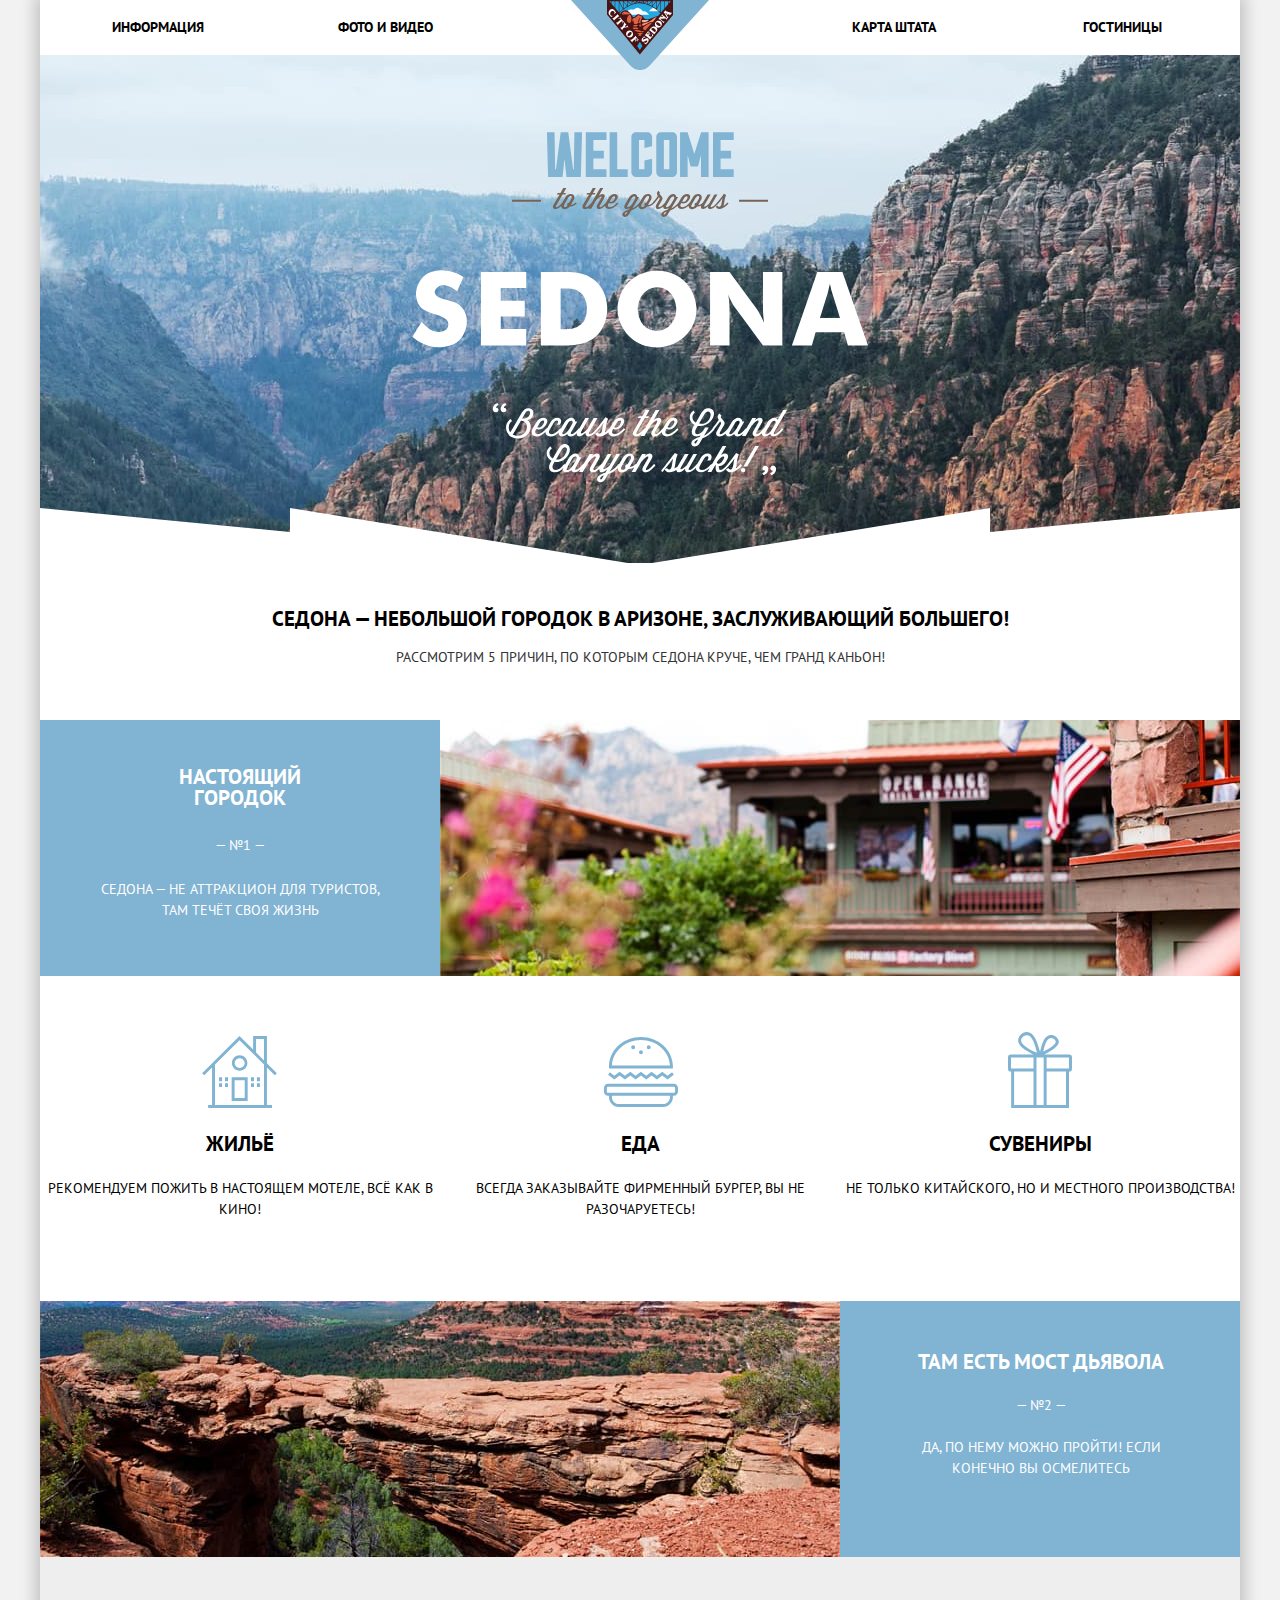
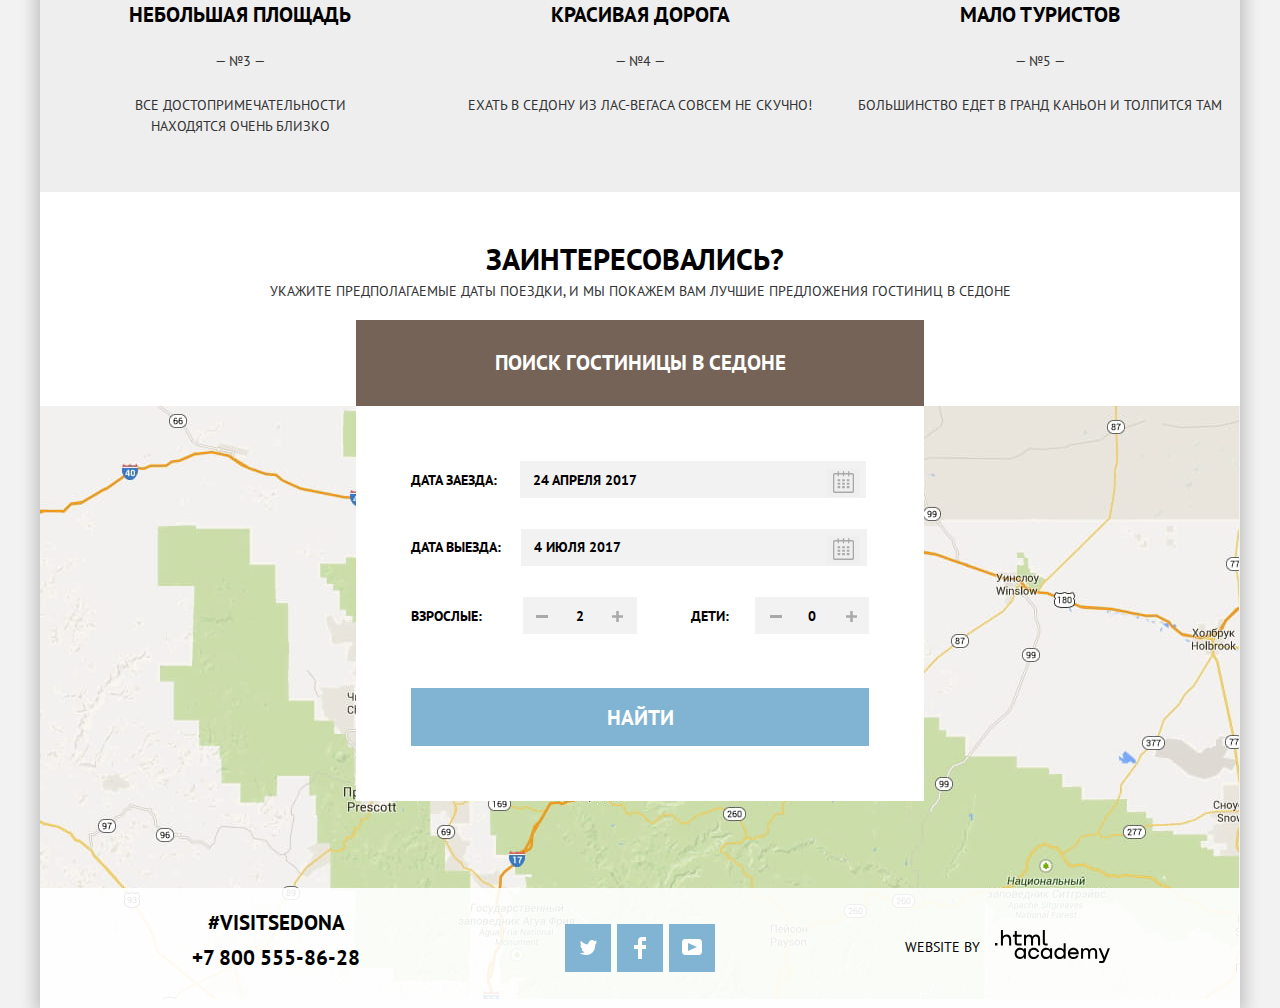
==== commit 31037cfa: "доработка" ====
--- a/index.html
+++ b/index.html
@@ -1,229 +1,237 @@
 <!DOCTYPE html>
 <html class="page" lang="ru">
-  <head>
-    <meta charset="utf-8">
-    <title>Седона</title>
-    <link rel="icon" href="favicon.ico">
-    <link rel="icon" href="img/favicon/icon.svg" type="image/svg+xml">
-    <link rel="apple-touch-icon" href="img/favicon/180.png">
-    <link rel="manifest" href="manifest.webmanifest">
-    <link rel="stylesheet" href="https://fonts.googleapis.com/css2?family=PT+Sans:ital,wght@0,400;0,700;1,400;1,700&display=swap">
-    <link href="normalize.css" rel="stylesheet">
-    <link href="style/style.css" rel="stylesheet">
-    <link href="style/stylemin.css" rel="stylesheet">
-  </head>
-
-  <body class="page-body">
-    <div class="container">
+
+<head>
+  <meta charset="utf-8">
+  <title>Седона</title>
+  <link rel="icon" href="favicon.ico">
+  <link rel="icon" href="img/favicon/icon.svg" type="image/svg+xml">
+  <link rel="apple-touch-icon" href="img/favicon/180.png">
+  <link rel="manifest" href="manifest.webmanifest">
+  <link rel="stylesheet" href="https://fonts.googleapis.com/css2?family=PT+Sans:ital,wght@0,400;0,700;1,400;1,700&display=swap">
+  <link href="normalize.css" rel="stylesheet">
+  <link href="style/style.css" rel="stylesheet">
+  <!-- <link href="style/stylemin.css" rel="stylesheet"> -->
+</head>
+
+<body class="page-body">
+  <div class="container">
     <header class="main-header">
       <!--Шапка сайта-->
 
-
       <nav class="main-nav">
 
-
-      <ul class="site-nav">
-        <li class="site-nav-1"><a href="blank.html">ИНФОРМАЦИЯ</a></li>
-        <li class="site-nav-2"><a href="blank.html">ФОТО И ВИДЕО</a></li>
-        <li class="site-nav-3"><a href="blank.html">КАРТА ШТАТА</a></li>
-        <li class="site-nav-4"><a href="catalog.html">ГОСТИНИЦЫ</a></li>
-      </ul>
-      <!-- </div> -->
+        <ul class="site-nav">
+          <li class="site-nav-1"><a href="blank.html">ИНФОРМАЦИЯ</a></li>
+          <li class="site-nav-2"><a href="blank.html">ФОТО И ВИДЕО</a></li>
+          <li class="site-nav-3"><a href="blank.html">КАРТА ШТАТА</a></li>
+          <li class="site-nav-4"><a href="catalog.html">ГОСТИНИЦЫ</a></li>
+        </ul>
+        <!-- </div> -->
       </nav>
       <div class="header-logo">
         <a href="index.html">
           <img class="main-header-logo" src="img/logo.svg" width="138" height="70" alt="логотип">
         </a>
-        </div>
-
-       </header>
+      </div>
+
+    </header>
     <main>
       <!-- ______________________________________________________________________________________________  -->
 
-        <section class="title-img">
-           <img class="welcome-svg" src="img/welcome.svg" width="188" height="45" alt="welcome">
-           <img class="gorgeous-svg" src="img/gorgeous.svg" width="256" height="29" alt="to the gogeous">
-           <img class="sedona-svg" src="img/sedona.svg" width="457" height="213" alt="sedona">
-          <h1 class="visually-hidden">Welcome to the gorgerous Sedona</h1>
-          <h1 class="visually-hidden">because the grand canyon sucks</h1>
-          </section>
-
+      <section class="title-img">
+        <img class="welcome-svg" src="img/welcome.svg" width="188" height="45" alt="welcome">
+        <img class="gorgeous-svg" src="img/gorgeous.svg" width="256" height="29" alt="to the gogeous">
+        <img class="sedona-svg" src="img/sedona.svg" width="457" height="213" alt="sedona">
+        <h1 class="visually-hidden">Welcome to the gorgerous Sedona</h1>
+        <h2 class="visually-hidden">because the grand canyon sucks</h2>
+      </section>
 
       <div class="slogan-site">
-      <b>Седона — небольшой городок в Аризоне, <br>заслуживающий большего!</b>
-          <span class="list-advantages"><br>Рассмотрим 5 причин, по которым Седона круче, чем гранд каньон!</span>
-          </div>
-
-          <div class="block-l">
-          <div class="block-left">
-            <b>настоящий<br>городок</b>
-            <span>— №1 —</span><p>Седона — не аттракцион для туристов, там
-              течёт своя жизнь</p>
-            </div>
-              <div class="img-block-left">
-              <img src="img/img1.jpg" width="800" height="256" alt="уютные дома">
-       </div>
-       </div>
-
-
-       <div class="thumb-list">
-       <div class="thumb-items">
-       <div class="icon-svg"></div>
-        <!-- <svg width="75" height="72" fill="none" xmlns="http://www.w3.org/2000/svg"><path fill-rule="evenodd" clip-rule="evenodd" d="M45.656 65.033h-16V41.21h16v23.823zm-2.938-20.899H32.593V62.11h10.125V44.134z" fill="#81B3D2"/><path fill-rule="evenodd" clip-rule="evenodd" d="M72.771 39.253l2.076-2.068-9.908-9.865V0H51.127v13.567L37.5 0 .152 37.185l2.077 2.068 7.832-7.795v37.618H6.124V72h63.875v-2.924H64.94V31.458l7.831 7.795zM62.002 69.076H12.999V28.534L37.5 4.149l24.502 24.385v40.542zm-7.938-52.584l7.938 7.902V2.924h-7.938v13.568z" fill="#81B3D2"/><path fill-rule="evenodd" clip-rule="evenodd" d="M37.656 34.793c-4.28 0-7.75-3.452-7.75-7.713 0-4.26 3.469-7.713 7.75-7.713 4.279 0 7.75 3.454 7.75 7.713 0 4.26-3.471 7.713-7.75 7.713zm4.969-7.713c0-2.731-2.225-4.945-4.969-4.945-2.745 0-4.97 2.214-4.97 4.945 0 2.732 2.224 4.948 4.97 4.948 2.744 0 4.969-2.216 4.969-4.948zM17.061 41.21h3v3.919h-3v-3.92zm8.938 0h-3v3.919h3v-3.92zm-8.938 5.972h3V51.1h-3v-3.92zm8.938 0h-3V51.1h3v-3.92zm22.999-5.972h3v3.919h-3v-3.92zm8.938 0h-3v3.919h3v-3.92zm-8.938 5.972h3V51.1h-3v-3.92zm8.938 0h-3V51.1h3v-3.92z" fill="#81B3D2"/>
+        <b>Седона — небольшой городок в Аризоне, заслуживающий большего!</b>
+        <span class="list-advantages"> Рассмотрим 5 причин, по которым Седона круче, чем гранд каньон!</span>
+      </div>
+
+      <div class="block-l">
+        <div class="block-left">
+          <b>настоящий<br>городок</b>
+          <span>— №1 —</span>
+          <p>Седона — не аттракцион для туристов, там течёт своя жизнь</p>
+        </div>
+        <div class="img-block-left">
+          <img src="img/img1.jpg" width="800" height="256" alt="уютные дома">
+        </div>
+      </div>
+
+      <div class="thumb-list">
+        <div class="thumb-items">
+          <div class="icon-svg"></div>
+          <!-- <svg width="75" height="72" fill="none" xmlns="http://www.w3.org/2000/svg"><path fill-rule="evenodd" clip-rule="evenodd" d="M45.656 65.033h-16V41.21h16v23.823zm-2.938-20.899H32.593V62.11h10.125V44.134z" fill="#81B3D2"/><path fill-rule="evenodd" clip-rule="evenodd" d="M72.771 39.253l2.076-2.068-9.908-9.865V0H51.127v13.567L37.5 0 .152 37.185l2.077 2.068 7.832-7.795v37.618H6.124V72h63.875v-2.924H64.94V31.458l7.831 7.795zM62.002 69.076H12.999V28.534L37.5 4.149l24.502 24.385v40.542zm-7.938-52.584l7.938 7.902V2.924h-7.938v13.568z" fill="#81B3D2"/><path fill-rule="evenodd" clip-rule="evenodd" d="M37.656 34.793c-4.28 0-7.75-3.452-7.75-7.713 0-4.26 3.469-7.713 7.75-7.713 4.279 0 7.75 3.454 7.75 7.713 0 4.26-3.471 7.713-7.75 7.713zm4.969-7.713c0-2.731-2.225-4.945-4.969-4.945-2.745 0-4.97 2.214-4.97 4.945 0 2.732 2.224 4.948 4.97 4.948 2.744 0 4.969-2.216 4.969-4.948zM17.061 41.21h3v3.919h-3v-3.92zm8.938 0h-3v3.919h3v-3.92zm-8.938 5.972h3V51.1h-3v-3.92zm8.938 0h-3V51.1h3v-3.92zm22.999-5.972h3v3.919h-3v-3.92zm8.938 0h-3v3.919h3v-3.92zm-8.938 5.972h3V51.1h-3v-3.92zm8.938 0h-3V51.1h3v-3.92z" fill="#81B3D2"/>
         </svg> -->
-        <h2>ЖИЛЬЁ</h2>
-        <p>Рекомендуем пожить в настоящем<br>мотеле, всё как в кино!</p>
-       </div>
-       <div class="thumb-items">
-       <div class="icon-svg"></div>
-        <!-- <svg  width="75" height="70" fill="none" xmlns="http://www.w3.org/2000/svg"><path fill-rule="evenodd" clip-rule="evenodd" d="M8.978 31.544h60.877c.041-.619.069-1.241.069-1.87 0-.393-.016-.78-.032-1.17v-.003C69.227 12.657 55.186 0 37.952 0 20.719 0 6.677 12.657 6.013 28.501c-.017.39-.032.78-.032 1.173 0 .629.028 1.251.07 1.87h2.927zm12.979 10.921l-5.323-4.059-5.326 4.059-6.188-4.714 1.721-2.457 4.467 3.401 5.327-4.057 5.323 4.057 5.325-4.057 5.328 4.057 5.328-4.057 5.328 4.057 5.329-4.057 5.327 4.057 5.33-4.056 5.336 4.057 4.474-3.403 1.72 2.459-6.194 4.712-5.336-4.059-5.33 4.06-5.327-4.059-5.329 4.059-5.328-4.059-5.328 4.059-5.328-4.059-5.326 4.059zM5.051 46.71h65.803c2.274 0 4.134 1.94 4.134 4.313v3.504c0 2.372-1.861 4.313-4.135 4.313h-.93v1.053c0 5.536-4.342 10.065-9.648 10.065H15.629c-5.307 0-9.648-4.529-9.648-10.065V58.84h-.93c-2.274 0-4.135-1.941-4.135-4.313v-3.504c0-2.373 1.861-4.313 4.135-4.313zm55.225 20.205c3.711 0 6.73-3.15 6.73-7.021h-.001v-1.053H8.898v1.053c0 3.871 3.02 7.021 6.731 7.021h44.647zm11.795-12.388c0 .688-.558 1.271-1.218 1.271H5.051c-.66 0-1.217-.582-1.217-1.271v-3.504c0-.688.558-1.271 1.217-1.271h65.802c.66 0 1.218.582 1.218 1.271v3.504zm-5.098-26.026c-.671-14.142-13.43-25.458-29.021-25.458-15.591 0-28.348 11.316-29.021 25.458h58.042z" fill="#81B3D2"/><path d="M37.952 17.29c1.074 0 1.945-.909 1.945-2.03 0-1.121-.87-2.03-1.945-2.03-1.074 0-1.945.909-1.945 2.03 0 1.121.87 2.03 1.945 2.03zM30.172 12.26c1.075 0 1.946-.909 1.946-2.03 0-1.121-.871-2.03-1.946-2.03s-1.946.909-1.946 2.03c0 1.121.871 2.03 1.946 2.03zM45.732 12.26c1.075 0 1.946-.909 1.946-2.03 0-1.121-.871-2.03-1.946-2.03s-1.946.909-1.946 2.03c0 1.121.871 2.03 1.946 2.03z" fill="#81B3D2"/>
+          <h2>ЖИЛЬЁ</h2>
+          <p>Рекомендуем пожить в настоящем
+             мотеле, всё как в кино!</p>
+        </div>
+        <div class="thumb-items">
+          <div class="icon-svg"></div>
+          <!-- <svg  width="75" height="70" fill="none" xmlns="http://www.w3.org/2000/svg"><path fill-rule="evenodd" clip-rule="evenodd" d="M8.978 31.544h60.877c.041-.619.069-1.241.069-1.87 0-.393-.016-.78-.032-1.17v-.003C69.227 12.657 55.186 0 37.952 0 20.719 0 6.677 12.657 6.013 28.501c-.017.39-.032.78-.032 1.173 0 .629.028 1.251.07 1.87h2.927zm12.979 10.921l-5.323-4.059-5.326 4.059-6.188-4.714 1.721-2.457 4.467 3.401 5.327-4.057 5.323 4.057 5.325-4.057 5.328 4.057 5.328-4.057 5.328 4.057 5.329-4.057 5.327 4.057 5.33-4.056 5.336 4.057 4.474-3.403 1.72 2.459-6.194 4.712-5.336-4.059-5.33 4.06-5.327-4.059-5.329 4.059-5.328-4.059-5.328 4.059-5.328-4.059-5.326 4.059zM5.051 46.71h65.803c2.274 0 4.134 1.94 4.134 4.313v3.504c0 2.372-1.861 4.313-4.135 4.313h-.93v1.053c0 5.536-4.342 10.065-9.648 10.065H15.629c-5.307 0-9.648-4.529-9.648-10.065V58.84h-.93c-2.274 0-4.135-1.941-4.135-4.313v-3.504c0-2.373 1.861-4.313 4.135-4.313zm55.225 20.205c3.711 0 6.73-3.15 6.73-7.021h-.001v-1.053H8.898v1.053c0 3.871 3.02 7.021 6.731 7.021h44.647zm11.795-12.388c0 .688-.558 1.271-1.218 1.271H5.051c-.66 0-1.217-.582-1.217-1.271v-3.504c0-.688.558-1.271 1.217-1.271h65.802c.66 0 1.218.582 1.218 1.271v3.504zm-5.098-26.026c-.671-14.142-13.43-25.458-29.021-25.458-15.591 0-28.348 11.316-29.021 25.458h58.042z" fill="#81B3D2"/><path d="M37.952 17.29c1.074 0 1.945-.909 1.945-2.03 0-1.121-.87-2.03-1.945-2.03-1.074 0-1.945.909-1.945 2.03 0 1.121.87 2.03 1.945 2.03zM30.172 12.26c1.075 0 1.946-.909 1.946-2.03 0-1.121-.871-2.03-1.946-2.03s-1.946.909-1.946 2.03c0 1.121.871 2.03 1.946 2.03zM45.732 12.26c1.075 0 1.946-.909 1.946-2.03 0-1.121-.871-2.03-1.946-2.03s-1.946.909-1.946 2.03c0 1.121.871 2.03 1.946 2.03z" fill="#81B3D2"/>
         </svg> -->
           <h2>ЕДА</h2>
-        <p>Всегда заказывайте фирменный бургер,<br>вы не разочаруетесь!</p>
-       </div>
-       <div class="thumb-items">
-       <div class="icon-svg"></div>
-        <!-- <svg width="64" height="77" fill="none" xmlns="http://www.w3.org/2000/svg"><path fill-rule="evenodd" clip-rule="evenodd" d="M61.097 23.501H36.312C50.125 16.602 51.229 12.25 50.72 9.816c-1.162-3.963-5.692-7.023-10.002-5.407-5.569 2.089-7.137 10.388-8.644 16.387-1.924-6.07-3.784-13.814-8.136-17.737-1.261-1.138-3.095-2.264-5.763-2.028-4.026.356-9.802 5.382-7.458 10.981 2.251 5.378 9.687 8.777 14.578 11.489H2.879A2.882 2.882 0 000 26.37v11.322a2.882 2.882 0 002.879 2.869h.274V77h57.841V40.561h.103a2.882 2.882 0 002.88-2.869V26.37a2.882 2.882 0 00-2.88-2.869zM42.413 6.944c2.103-.31 4.982 1.299 5.255 3.209.393 2.756-3.4 5.255-5.086 6.421-2.523 1.744-4.928 2.643-7.287 4.055.884-3.69 2.549-13.011 7.118-13.685zm-22.882 9.968c-2.225-1.485-6.544-4.431-6.44-7.771.112-3.595 5.743-6.57 8.814-3.886 3.856 3.371 5.713 11.105 7.119 16.557-3.249-1.539-6.328-2.788-9.493-4.9zm5.972 57.114H6.136V40.561h19.368v33.465h-.001zm0-36.502H3.046V26.538h22.457v10.986zm10.157 0v36.503h-7.174V26.538h7.174v10.986zm22.351 36.502H38.644V40.561h19.367v33.465zm2.92-36.502H38.644V26.538h22.287v10.986z" fill="#81B3D2"/>
+          <p>Всегда заказывайте фирменный бургер,
+             вы не разочаруетесь!</p>
+        </div>
+        <div class="thumb-items">
+          <div class="icon-svg"></div>
+          <!-- <svg width="64" height="77" fill="none" xmlns="http://www.w3.org/2000/svg"><path fill-rule="evenodd" clip-rule="evenodd" d="M61.097 23.501H36.312C50.125 16.602 51.229 12.25 50.72 9.816c-1.162-3.963-5.692-7.023-10.002-5.407-5.569 2.089-7.137 10.388-8.644 16.387-1.924-6.07-3.784-13.814-8.136-17.737-1.261-1.138-3.095-2.264-5.763-2.028-4.026.356-9.802 5.382-7.458 10.981 2.251 5.378 9.687 8.777 14.578 11.489H2.879A2.882 2.882 0 000 26.37v11.322a2.882 2.882 0 002.879 2.869h.274V77h57.841V40.561h.103a2.882 2.882 0 002.88-2.869V26.37a2.882 2.882 0 00-2.88-2.869zM42.413 6.944c2.103-.31 4.982 1.299 5.255 3.209.393 2.756-3.4 5.255-5.086 6.421-2.523 1.744-4.928 2.643-7.287 4.055.884-3.69 2.549-13.011 7.118-13.685zm-22.882 9.968c-2.225-1.485-6.544-4.431-6.44-7.771.112-3.595 5.743-6.57 8.814-3.886 3.856 3.371 5.713 11.105 7.119 16.557-3.249-1.539-6.328-2.788-9.493-4.9zm5.972 57.114H6.136V40.561h19.368v33.465h-.001zm0-36.502H3.046V26.538h22.457v10.986zm10.157 0v36.503h-7.174V26.538h7.174v10.986zm22.351 36.502H38.644V40.561h19.367v33.465zm2.92-36.502H38.644V26.538h22.287v10.986z" fill="#81B3D2"/>
         </svg> -->
-      <h2>СУВЕНИРЫ</h2>
-      <p>Не только китайского, но и местного<br>производства!</p>
-       </div>
-      </div>
-
-
-        <div class="block-r">
-          <div class="img-block-right"><img src="img/img2.jpg" width="800" height="256"
-            alt="естесвенный каменый мост на фоне бескрайних просторов">
-          </div>
+          <h2>СУВЕНИРЫ</h2>
+          <p>Не только китайского, но и местного
+             производства!</p>
+        </div>
+      </div>
+
+      <div class="block-r">
+        <div class="img-block-right"><img src="img/img2.jpg" width="800" height="256" alt="естесвенный каменый мост на фоне бескрайних просторов">
+        </div>
         <div class="block-right">
-          <b>ТАМ ЕСТЬ<br>МОСТ ДЬЯВОЛА</b>
+          <b>ТАМ ЕСТЬ МОСТ ДЬЯВОЛА</b>
           <span>— №2 —</span>
           <p>Да, по нему можно пройти! Если конечно вы осмелитесь</p>
         </div>
-        </div>
-          <ul class="box-list">
-            <li class="box-item box-item-1">
-              <b>НЕБОЛЬШАЯ<br>ПЛОЩАДЬ</b><span>— №3 —</span><p>все достопримечательности<br>находятся очень близко</p>
-            </li>
-            <li class="box-item box-item-2">
-              <b>КРАСИВАЯ<br>ДОРОГА</b><span>— №4 —</span><p>ехать в седону из лас-вегаса совсем<br>не скучно!</p>
-            </li>
-            <li class="box-item box-item-3">
-              <b>МАЛО<br>ТУРИСТОВ</b><span>— №5 —</span><p>большинство едет в гранд каньон<br>и толпится там</p>
-            </li>
-          </ul>
+      </div>
+      <ul class="box-list">
+        <li class="box-item box-item-1">
+          <b>НЕБОЛЬШАЯ ПЛОЩАДЬ</b><span>— №3 —</span>
+          <p>все достопримечательности
+            <br>находятся очень близко</p>
+        </li>
+        <li class="box-item box-item-2">
+          <b>КРАСИВАЯ ДОРОГА</b><span>— №4 —</span>
+          <p>ехать в седону из лас-вегаса совсем
+             не скучно!</p>
+        </li>
+        <li class="box-item box-item-3">
+          <b>МАЛО ТУРИСТОВ</b><span>— №5 —</span>
+          <p>большинство едет в гранд каньон
+            и толпится там</p>
+        </li>
+      </ul>
 
       <div class="box-button">
-        <b>заинтересовались?</b><br>
-        <span>Укажите предполагаемые даты поездки,<br>и мы покажем вам лучшие предложения гостиниц в седоне</span>
-        <br><button class="button" type="button">ПОИСК ГОСТИНИЦЫ В седоне</button>
+        <b>заинтересовались?</b>
+
+        <span>Укажите предполагаемые даты поездки, и мы покажем вам лучшие предложения гостиниц в седоне</span>
+
+        <button class="button" type="button">ПОИСК ГОСТИНИЦЫ В седоне</button>
       </div>
       <section class="map">
-      <form class="search-form" action="#" method="POST">
-        <label class="entry" for="date-of-entry">дата заезда:
-          <a class="entry-calendar" href="#">
-            <svg width="21" height="23" viewBox="0 0 21 23" fill="none" xmlns="http://www.w3.org/2000/svg">
-              <path fill-rule="evenodd" clip-rule="evenodd" d="M16.406 3.02498H19.251C20.217 3.02498 21 3.84698 21 4.86198V21.164C21 22.179 20.217 23 19.251 23H1.75C0.784 23 0 22.179 0 21.164V4.86198C0 3.84698 0.784 3.02498 1.75 3.02498H4.593V1.64798C4.593 1.26698 4.887 0.958984 5.25 0.958984C5.612 0.958984 5.906 1.26698 5.906 1.64798V3.02498H9.844V1.64798C9.844 1.26698 10.138 0.958984 10.501 0.958984C10.862 0.958984 11.156 1.26698 11.156 1.64798V3.02498H15.094V1.64798C15.094 1.26698 15.387 0.958984 15.75 0.958984C16.112 0.958984 16.406 1.26698 16.406 1.64798V3.02498ZM19.5646 21.484C19.6466 21.3979 19.691 21.2828 19.688 21.164H19.689V4.86198C19.689 4.60898 19.493 4.40298 19.252 4.40298H16.407V5.78098C16.407 6.16198 16.113 6.46998 15.751 6.46998C15.388 6.46998 15.095 6.16198 15.095 5.78098V4.40298H11.157V5.78098C11.157 6.16198 10.863 6.46998 10.502 6.46998C10.139 6.46998 9.845 6.16198 9.845 5.78098V4.40298H5.907V5.78098C5.907 6.16198 5.613 6.46998 5.251 6.46998C4.888 6.46998 4.594 6.16198 4.594 5.78098V4.40298H1.75C1.50263 4.40953 1.30696 4.61458 1.312 4.86198V21.164C1.30696 21.4114 1.50263 21.6164 1.75 21.623H19.251C19.3698 21.6201 19.4826 21.5701 19.5646 21.484Z"/>
-              <path fill-rule="evenodd" clip-rule="evenodd" d="M4.59399 9.2251H7.21899V11.2911H4.59399V9.2251ZM4.59399 12.6681H7.21899V14.7351H4.59399V12.6681ZM7.21899 16.1121H4.59399V18.1781H7.21899V16.1121ZM9.18799 16.1121H11.813V18.1781H9.18799V16.1121ZM11.813 12.6681H9.18799V14.7351H11.813V12.6681ZM9.18799 9.2251H11.813V11.2911H9.18799V9.2251ZM16.406 16.1121H13.781V18.1781H16.406V16.1121ZM13.781 12.6681H16.406V14.7351H13.781V12.6681ZM16.406 9.2251H13.781V11.2911H16.406V9.2251Z"/>
-              </svg>
-
-          </a>
-        </label>
-        <input type="text" name="date-of-entry" value="24 апреля 2017" id="date-of-entry">
-        <label class="departure" for="date-of-departure">дата выезда:
-          <a class="departure-calendar" href="#">
-            <svg width="21" height="23" viewBox="0 0 21 23" fill="none" xmlns="http://www.w3.org/2000/svg">
-              <path fill-rule="evenodd" clip-rule="evenodd" d="M16.406 3.02498H19.251C20.217 3.02498 21 3.84698 21 4.86198V21.164C21 22.179 20.217 23 19.251 23H1.75C0.784 23 0 22.179 0 21.164V4.86198C0 3.84698 0.784 3.02498 1.75 3.02498H4.593V1.64798C4.593 1.26698 4.887 0.958984 5.25 0.958984C5.612 0.958984 5.906 1.26698 5.906 1.64798V3.02498H9.844V1.64798C9.844 1.26698 10.138 0.958984 10.501 0.958984C10.862 0.958984 11.156 1.26698 11.156 1.64798V3.02498H15.094V1.64798C15.094 1.26698 15.387 0.958984 15.75 0.958984C16.112 0.958984 16.406 1.26698 16.406 1.64798V3.02498ZM19.5646 21.484C19.6466 21.3979 19.691 21.2828 19.688 21.164H19.689V4.86198C19.689 4.60898 19.493 4.40298 19.252 4.40298H16.407V5.78098C16.407 6.16198 16.113 6.46998 15.751 6.46998C15.388 6.46998 15.095 6.16198 15.095 5.78098V4.40298H11.157V5.78098C11.157 6.16198 10.863 6.46998 10.502 6.46998C10.139 6.46998 9.845 6.16198 9.845 5.78098V4.40298H5.907V5.78098C5.907 6.16198 5.613 6.46998 5.251 6.46998C4.888 6.46998 4.594 6.16198 4.594 5.78098V4.40298H1.75C1.50263 4.40953 1.30696 4.61458 1.312 4.86198V21.164C1.30696 21.4114 1.50263 21.6164 1.75 21.623H19.251C19.3698 21.6201 19.4826 21.5701 19.5646 21.484Z"/>
-              <path fill-rule="evenodd" clip-rule="evenodd" d="M4.59399 9.2251H7.21899V11.2911H4.59399V9.2251ZM4.59399 12.6681H7.21899V14.7351H4.59399V12.6681ZM7.21899 16.1121H4.59399V18.1781H7.21899V16.1121ZM9.18799 16.1121H11.813V18.1781H9.18799V16.1121ZM11.813 12.6681H9.18799V14.7351H11.813V12.6681ZM9.18799 9.2251H11.813V11.2911H9.18799V9.2251ZM16.406 16.1121H13.781V18.1781H16.406V16.1121ZM13.781 12.6681H16.406V14.7351H13.781V12.6681ZM16.406 9.2251H13.781V11.2911H16.406V9.2251Z"/>
-              </svg>
-          </a>
-
-        </label>
-        <input type="text" name="date-of-departure" value="4 июля 2017 " id="date-of-departure">
-        <div class="amount">
-
-
-          <label for="amount-of-adults">взрослые:</label>
-          <button class="button-minus-adults" type="button" name="minus-adult">
-            <svg width="12" height="3" viewBox="0 0 12 3" fill="none" xmlns="http://www.w3.org/2000/svg">
-            <rect width="12" height="3"/>
-            </svg>
+        <form class="search-form" action="#" method="POST">
+          <label class="entry" for="date-of-entry">дата заезда:
+            <button class="entry-calendar">
+              <svg width="21" height="23" viewBox="0 0 21 23" fill="none" xmlns="http://www.w3.org/2000/svg">
+                <path fill-rule="evenodd" clip-rule="evenodd" d="M16.406 3.02498H19.251C20.217 3.02498 21 3.84698 21 4.86198V21.164C21 22.179 20.217 23 19.251 23H1.75C0.784 23 0 22.179 0 21.164V4.86198C0 3.84698 0.784 3.02498 1.75 3.02498H4.593V1.64798C4.593 1.26698 4.887 0.958984 5.25 0.958984C5.612 0.958984 5.906 1.26698 5.906 1.64798V3.02498H9.844V1.64798C9.844 1.26698 10.138 0.958984 10.501 0.958984C10.862 0.958984 11.156 1.26698 11.156 1.64798V3.02498H15.094V1.64798C15.094 1.26698 15.387 0.958984 15.75 0.958984C16.112 0.958984 16.406 1.26698 16.406 1.64798V3.02498ZM19.5646 21.484C19.6466 21.3979 19.691 21.2828 19.688 21.164H19.689V4.86198C19.689 4.60898 19.493 4.40298 19.252 4.40298H16.407V5.78098C16.407 6.16198 16.113 6.46998 15.751 6.46998C15.388 6.46998 15.095 6.16198 15.095 5.78098V4.40298H11.157V5.78098C11.157 6.16198 10.863 6.46998 10.502 6.46998C10.139 6.46998 9.845 6.16198 9.845 5.78098V4.40298H5.907V5.78098C5.907 6.16198 5.613 6.46998 5.251 6.46998C4.888 6.46998 4.594 6.16198 4.594 5.78098V4.40298H1.75C1.50263 4.40953 1.30696 4.61458 1.312 4.86198V21.164C1.30696 21.4114 1.50263 21.6164 1.75 21.623H19.251C19.3698 21.6201 19.4826 21.5701 19.5646 21.484Z" />
+                <path fill-rule="evenodd" clip-rule="evenodd" d="M4.59399 9.2251H7.21899V11.2911H4.59399V9.2251ZM4.59399 12.6681H7.21899V14.7351H4.59399V12.6681ZM7.21899 16.1121H4.59399V18.1781H7.21899V16.1121ZM9.18799 16.1121H11.813V18.1781H9.18799V16.1121ZM11.813 12.6681H9.18799V14.7351H11.813V12.6681ZM9.18799 9.2251H11.813V11.2911H9.18799V9.2251ZM16.406 16.1121H13.781V18.1781H16.406V16.1121ZM13.781 12.6681H16.406V14.7351H13.781V12.6681ZM16.406 9.2251H13.781V11.2911H16.406V9.2251Z" />
+              </svg>
+
+            </button>
+          </label>
+          <input type="text" name="date-of-entry" value="24 апреля 2017" id="date-of-entry">
+          <label class="departure" for="date-of-departure">дата выезда:
+            <button class="departure-calendar" href="#">
+              <svg width="21" height="23" viewBox="0 0 21 23" fill="none" xmlns="http://www.w3.org/2000/svg">
+                <path fill-rule="evenodd" clip-rule="evenodd" d="M16.406 3.02498H19.251C20.217 3.02498 21 3.84698 21 4.86198V21.164C21 22.179 20.217 23 19.251 23H1.75C0.784 23 0 22.179 0 21.164V4.86198C0 3.84698 0.784 3.02498 1.75 3.02498H4.593V1.64798C4.593 1.26698 4.887 0.958984 5.25 0.958984C5.612 0.958984 5.906 1.26698 5.906 1.64798V3.02498H9.844V1.64798C9.844 1.26698 10.138 0.958984 10.501 0.958984C10.862 0.958984 11.156 1.26698 11.156 1.64798V3.02498H15.094V1.64798C15.094 1.26698 15.387 0.958984 15.75 0.958984C16.112 0.958984 16.406 1.26698 16.406 1.64798V3.02498ZM19.5646 21.484C19.6466 21.3979 19.691 21.2828 19.688 21.164H19.689V4.86198C19.689 4.60898 19.493 4.40298 19.252 4.40298H16.407V5.78098C16.407 6.16198 16.113 6.46998 15.751 6.46998C15.388 6.46998 15.095 6.16198 15.095 5.78098V4.40298H11.157V5.78098C11.157 6.16198 10.863 6.46998 10.502 6.46998C10.139 6.46998 9.845 6.16198 9.845 5.78098V4.40298H5.907V5.78098C5.907 6.16198 5.613 6.46998 5.251 6.46998C4.888 6.46998 4.594 6.16198 4.594 5.78098V4.40298H1.75C1.50263 4.40953 1.30696 4.61458 1.312 4.86198V21.164C1.30696 21.4114 1.50263 21.6164 1.75 21.623H19.251C19.3698 21.6201 19.4826 21.5701 19.5646 21.484Z" />
+                <path fill-rule="evenodd" clip-rule="evenodd" d="M4.59399 9.2251H7.21899V11.2911H4.59399V9.2251ZM4.59399 12.6681H7.21899V14.7351H4.59399V12.6681ZM7.21899 16.1121H4.59399V18.1781H7.21899V16.1121ZM9.18799 16.1121H11.813V18.1781H9.18799V16.1121ZM11.813 12.6681H9.18799V14.7351H11.813V12.6681ZM9.18799 9.2251H11.813V11.2911H9.18799V9.2251ZM16.406 16.1121H13.781V18.1781H16.406V16.1121ZM13.781 12.6681H16.406V14.7351H13.781V12.6681ZM16.406 9.2251H13.781V11.2911H16.406V9.2251Z" />
+              </svg>
+            </button>
+
+          </label>
+          <input type="text" name="date-of-departure" value="4 июля 2017 " id="date-of-departure">
+          <div class="amount">
+
+            <label for="amount-of-adults">взрослые:</label>
+            <button class="button-minus-adults" type="button" name="minus-adult">
+              <svg width="12" height="3" viewBox="0 0 12 3" fill="none" xmlns="http://www.w3.org/2000/svg">
+                <rect width="12" height="3" />
+              </svg>
 
             </button>
             <input type="text" name="amount-of-adults" value="2" id="amount-of-adults">
             <button class="button-plus-adults" type="button" name="plus-adult">
               <svg width="11" height="11" viewBox="0 0 11 11" fill="none" xmlns="http://www.w3.org/2000/svg">
-              <path fill-rule="evenodd" clip-rule="evenodd" d="M4.23086 6.76932V11H6.76932V6.76932H11V4.23086H6.76932V0H4.23085V4.23086H0V6.76932H4.23086Z"/>
-              </svg>
-              </button>
-
-              <label for="amount-of-children">Дети:</label>
-              <button class="button-minus-children" type="button" name="minus-children"><svg width="12" height="3" viewBox="0 0 12 3" fill="none" xmlns="http://www.w3.org/2000/svg">
-                <rect width="12" height="3"/>
-                </svg>
-                </button>
-                <input type="text" name="amount-of-children" value="0" id="amount-of-children">
-                <button class="button-plus-children" type="button" name="plus-children">
-                  <svg width="11" height="11" viewBox="0 0 11 11" fill="none" xmlns="http://www.w3.org/2000/svg">
-                  <path fill-rule="evenodd" clip-rule="evenodd" d="M4.23086 6.76932V11H6.76932V6.76932H11V4.23086H6.76932V0H4.23085V4.23086H0V6.76932H4.23086Z"/>
-                  </svg></button>
-
-        </div>
-        <button class="search-button" type="submit" name="search-button">Найти</button>
-
-
-
-      </form>
-      <iframe src="https://www.google.com/maps/embed?pb=!1m18!1m12!1m3!1d832249.1900382092!2d-111.40801154573765!3d35.43068897771214!2m3!1f0!2f0!3f0!3m2!1i1024!2i768!4f13.1!3m3!1m2!1s0x872da132f942b00d%3A0x5548c523fa6c8efd!2z0KHQtdC00L7QvdCwLCDQkNGA0LjQt9C-0L3QsCA4NjMzNiwg0KHQqNCQ!5e0!3m2!1sru!2sru!4v1625221148376!5m2!1sru!2sru" width="600" height="450" style="border:0;" allowfullscreen="" loading="lazy"></iframe>
-
-      <!-- <img src="img/map.jpg" width="1199" height="594" alt="карта штата"> -->
-        </section>
-     </main>
-     <footer class="main-footer">
-
-        <div class="footer-contact">
-          <h1 class="visually-hidden">контакты</h1>
-
-
-            <a class="contact-tag" href="#">#visitSEDONA</a>
-            <a class="contact-tel" href="tel:+7800555-86-28">+7 800 555-86-28</a>
-
-        </div>
-        <div class="social-button">
-       <div class="twitter">
-        <a href="#">
-          <img src="img/twittericon.svg" alt="twitter">
-      </a>
-       </div>
-       <div class="facebook">
-        <a  href="#">
-          <img src="img/fbicon.svg" alt="facebook">
-      </a>
-      </div>
-      <div class="youtube">
-        <a  href="#">
-          <img src="img/youtubeicon.svg" alt="youtube">
-       </a>
-      </div>
-
-        </div>
-        <div class="footer-logo">
-
-            <span>Website by</span>
-            <a class="footer-logo-link"  href="https://htmlacademy.ru/">
-              <svg width="115" height="34" fill="none" xmlns="http://www.w3.org/2000/svg">
-                <g clip-path="url(#clip0)" >
-                  <path d="M0 12.88v2.577h2.458V12.88H0zM11.647 4.53c-1.56 0-2.822.708-3.612 1.739h-.086V0H5.92v15.457h2.03v-5.303c0-2.125 1.325-3.65 3.27-3.65 1.838 0 2.907 1.375 2.907 3.22v5.733h2.03V9.36c0-2.941-1.816-4.83-4.51-4.83zM26.617 4.83h-4.809V1.073h-2.03V4.83h-1.924v1.975h1.924v5.99c0 1.717.962 2.662 2.693 2.662h4.146V13.46h-3.74c-.684 0-1.069-.386-1.069-1.052V6.805h4.81V4.83zM41.121 4.551c-1.624 0-2.863.794-3.547 2.06h-.064c-.62-1.244-1.774-2.06-3.356-2.06-1.41 0-2.48.751-3.12 1.803h-.086V4.83h-1.945v10.627h2.03v-5.453c0-1.997 1.048-3.456 2.63-3.5 1.495-.042 2.372 1.031 2.372 2.641v6.312h2.03V9.832c0-2.383 1.41-3.327 2.63-3.327 1.474 0 2.35 1.03 2.35 2.64v6.312h2.03V8.93c0-2.576-1.453-4.379-3.954-4.379zM47.827 12.709c0 1.739.983 2.748 2.8 2.748h2.009v-1.975h-1.71c-.684 0-1.069-.387-1.069-1.052V0h-2.03v12.709zM28.905 19.706h-.086c-.792-1.067-2.076-1.814-3.79-1.835-3.147-.043-5.395 2.283-5.395 5.57 0 3.308 2.29 5.634 5.374 5.592 1.756-.022 3.019-.812 3.811-1.943h.086v1.644h2.013V18.17h-2.013v1.536zm-3.597 7.363c-2.227 0-3.64-1.622-3.64-3.628 0-2.006 1.413-3.628 3.64-3.628 2.162 0 3.576 1.622 3.576 3.628 0 1.985-1.414 3.628-3.576 3.628zM44.21 22.011c-.493-2.39-2.613-4.14-5.396-4.14-3.362 0-5.61 2.454-5.61 5.57s2.248 5.591 5.61 5.591c2.783 0 4.903-1.792 5.395-4.204h-2.12c-.427 1.345-1.69 2.262-3.254 2.262-2.184 0-3.597-1.643-3.597-3.65 0-2.005 1.413-3.627 3.597-3.627 1.627 0 2.827.96 3.255 2.198h2.12zM55.084 19.706h-.086c-.792-1.067-2.077-1.814-3.79-1.835-3.147-.043-5.395 2.283-5.395 5.57 0 3.308 2.29 5.634 5.374 5.592 1.756-.022 3.019-.812 3.811-1.943h.086v1.644h2.012V18.17h-2.012v1.536zm-3.597 7.363c-2.227 0-3.64-1.622-3.64-3.628 0-2.006 1.413-3.628 3.64-3.628 2.162 0 3.575 1.622 3.575 3.628 0 1.985-1.413 3.628-3.575 3.628zM68.654 19.813h-.086c-.792-1.131-2.12-1.92-3.811-1.942-3.083-.043-5.374 2.284-5.374 5.591 0 3.287 2.248 5.613 5.395 5.57 1.67-.02 2.998-.768 3.769-1.835h.107v1.537h2.013V13.368h-2.013v6.445zm-3.597 7.277c-2.227 0-3.64-1.622-3.64-3.628 0-2.006 1.413-3.628 3.64-3.628 2.162 0 3.575 1.644 3.575 3.628 0 2.006-1.413 3.628-3.575 3.628zM78.33 17.87c-3.255 0-5.482 2.498-5.482 5.592 0 3.01 2.099 5.57 5.524 5.57 2.484 0 4.475-1.344 5.182-3.585h-2.12c-.47 1.003-1.605 1.643-2.976 1.643-1.927 0-3.297-1.28-3.447-2.923h8.757c.278-3.522-1.927-6.296-5.438-6.296zm-.043 1.943c1.691 0 2.955 1.046 3.276 2.56h-6.51c.3-1.493 1.564-2.56 3.234-2.56zM98.198 17.892c-1.627 0-2.868.79-3.554 2.049h-.064c-.62-1.238-1.777-2.049-3.362-2.049-1.413 0-2.483.747-3.126 1.793h-.085V18.17h-1.949v10.563h2.034v-5.42c0-1.985 1.05-3.436 2.634-3.479 1.499-.043 2.377 1.024 2.377 2.625v6.274h2.034v-5.59c0-2.37 1.413-3.309 2.633-3.309 1.478 0 2.355 1.024 2.355 2.625v6.274h2.035v-6.487c0-2.561-1.456-4.354-3.962-4.354zM109.441 27.048l-3.64-8.878h-2.248l4.839 11.567-.021.042c-.343.875-.728 1.195-1.67 1.195h-2.505v2.028h2.505c1.841 0 2.826-.832 3.511-2.625l4.668-12.207h-2.077l-3.362 8.878z"/></g><defs><clipPath id="clip0"><path d="M0 0h115v33.029H0z"/></clipPath></defs></svg>
-              <!-- <img src="img/logohtmlacademy.svg" width="115" height="33" alt="логотип htmlAcademy"> -->
-            </a>
-
-
-        </div>
-
-
-      </footer>
+                <path fill-rule="evenodd" clip-rule="evenodd" d="M4.23086 6.76932V11H6.76932V6.76932H11V4.23086H6.76932V0H4.23085V4.23086H0V6.76932H4.23086Z" />
+              </svg>
+            </button>
+
+            <label for="amount-of-children">Дети:</label>
+            <button class="button-minus-children" type="button" name="minus-children">
+              <svg width="12" height="3" viewBox="0 0 12 3" fill="none" xmlns="http://www.w3.org/2000/svg">
+                <rect width="12" height="3" />
+              </svg>
+            </button>
+            <input type="text" name="amount-of-children" value="0" id="amount-of-children">
+            <button class="button-plus-children" type="button" name="plus-children">
+              <svg width="11" height="11" viewBox="0 0 11 11" fill="none" xmlns="http://www.w3.org/2000/svg">
+                <path fill-rule="evenodd" clip-rule="evenodd" d="M4.23086 6.76932V11H6.76932V6.76932H11V4.23086H6.76932V0H4.23085V4.23086H0V6.76932H4.23086Z" />
+              </svg>
+            </button>
+
+          </div>
+          <button class="search-button" type="submit" name="search-button">Найти</button>
+
+        </form>
+        <iframe src="https://www.google.com/maps/embed?pb=!1m18!1m12!1m3!1d832249.1900382092!2d-111.40801154573765!3d35.43068897771214!2m3!1f0!2f0!3f0!3m2!1i1024!2i768!4f13.1!3m3!1m2!1s0x872da132f942b00d%3A0x5548c523fa6c8efd!2z0KHQtdC00L7QvdCwLCDQkNGA0LjQt9C-0L3QsCA4NjMzNiwg0KHQqNCQ!5e0!3m2!1sru!2sru!4v1625221148376!5m2!1sru!2sru" width="600" height="450" style="border:0;" allowfullscreen="" loading="lazy"></iframe>
+
+        <!-- <img src="img/map.jpg" width="1199" height="594" alt="карта штата"> -->
+      </section>
+    </main>
+    <footer class="main-footer">
+
+      <div class="footer-contact">
+        <h2 class="visually-hidden">контакты</h2>
+
+        <a class="contact-tag" href="#">#visitSEDONA</a>
+        <a class="contact-tel" href="tel:+7800555-86-28">+7 800 555-86-28</a>
+
+      </div>
+      <div class="social-button">
+        <div class="twitter">
+          <a href="#">
+            <img src="img/twittericon.svg" width="17" height="17" alt="twitter">
+          </a>
+        </div>
+        <div class="facebook">
+          <a href="#">
+            <img src="img/fbicon.svg" width="12" height="22" alt="facebook">
+          </a>
+        </div>
+        <div class="youtube">
+          <a href="#">
+            <img src="img/youtubeicon.svg" width="20" height="16" alt="youtube">
+          </a>
+        </div>
+
+      </div>
+      <div class="footer-logo">
+
+        <span>Website by</span>
+        <a class="footer-logo-link" href="https://htmlacademy.ru/">
+          <svg width="115" height="34" fill="none" xmlns="http://www.w3.org/2000/svg">
+            <g clip-path="url(#clip0)">
+              <path d="M0 12.88v2.577h2.458V12.88H0zM11.647 4.53c-1.56 0-2.822.708-3.612 1.739h-.086V0H5.92v15.457h2.03v-5.303c0-2.125 1.325-3.65 3.27-3.65 1.838 0 2.907 1.375 2.907 3.22v5.733h2.03V9.36c0-2.941-1.816-4.83-4.51-4.83zM26.617 4.83h-4.809V1.073h-2.03V4.83h-1.924v1.975h1.924v5.99c0 1.717.962 2.662 2.693 2.662h4.146V13.46h-3.74c-.684 0-1.069-.386-1.069-1.052V6.805h4.81V4.83zM41.121 4.551c-1.624 0-2.863.794-3.547 2.06h-.064c-.62-1.244-1.774-2.06-3.356-2.06-1.41 0-2.48.751-3.12 1.803h-.086V4.83h-1.945v10.627h2.03v-5.453c0-1.997 1.048-3.456 2.63-3.5 1.495-.042 2.372 1.031 2.372 2.641v6.312h2.03V9.832c0-2.383 1.41-3.327 2.63-3.327 1.474 0 2.35 1.03 2.35 2.64v6.312h2.03V8.93c0-2.576-1.453-4.379-3.954-4.379zM47.827 12.709c0 1.739.983 2.748 2.8 2.748h2.009v-1.975h-1.71c-.684 0-1.069-.387-1.069-1.052V0h-2.03v12.709zM28.905 19.706h-.086c-.792-1.067-2.076-1.814-3.79-1.835-3.147-.043-5.395 2.283-5.395 5.57 0 3.308 2.29 5.634 5.374 5.592 1.756-.022 3.019-.812 3.811-1.943h.086v1.644h2.013V18.17h-2.013v1.536zm-3.597 7.363c-2.227 0-3.64-1.622-3.64-3.628 0-2.006 1.413-3.628 3.64-3.628 2.162 0 3.576 1.622 3.576 3.628 0 1.985-1.414 3.628-3.576 3.628zM44.21 22.011c-.493-2.39-2.613-4.14-5.396-4.14-3.362 0-5.61 2.454-5.61 5.57s2.248 5.591 5.61 5.591c2.783 0 4.903-1.792 5.395-4.204h-2.12c-.427 1.345-1.69 2.262-3.254 2.262-2.184 0-3.597-1.643-3.597-3.65 0-2.005 1.413-3.627 3.597-3.627 1.627 0 2.827.96 3.255 2.198h2.12zM55.084 19.706h-.086c-.792-1.067-2.077-1.814-3.79-1.835-3.147-.043-5.395 2.283-5.395 5.57 0 3.308 2.29 5.634 5.374 5.592 1.756-.022 3.019-.812 3.811-1.943h.086v1.644h2.012V18.17h-2.012v1.536zm-3.597 7.363c-2.227 0-3.64-1.622-3.64-3.628 0-2.006 1.413-3.628 3.64-3.628 2.162 0 3.575 1.622 3.575 3.628 0 1.985-1.413 3.628-3.575 3.628zM68.654 19.813h-.086c-.792-1.131-2.12-1.92-3.811-1.942-3.083-.043-5.374 2.284-5.374 5.591 0 3.287 2.248 5.613 5.395 5.57 1.67-.02 2.998-.768 3.769-1.835h.107v1.537h2.013V13.368h-2.013v6.445zm-3.597 7.277c-2.227 0-3.64-1.622-3.64-3.628 0-2.006 1.413-3.628 3.64-3.628 2.162 0 3.575 1.644 3.575 3.628 0 2.006-1.413 3.628-3.575 3.628zM78.33 17.87c-3.255 0-5.482 2.498-5.482 5.592 0 3.01 2.099 5.57 5.524 5.57 2.484 0 4.475-1.344 5.182-3.585h-2.12c-.47 1.003-1.605 1.643-2.976 1.643-1.927 0-3.297-1.28-3.447-2.923h8.757c.278-3.522-1.927-6.296-5.438-6.296zm-.043 1.943c1.691 0 2.955 1.046 3.276 2.56h-6.51c.3-1.493 1.564-2.56 3.234-2.56zM98.198 17.892c-1.627 0-2.868.79-3.554 2.049h-.064c-.62-1.238-1.777-2.049-3.362-2.049-1.413 0-2.483.747-3.126 1.793h-.085V18.17h-1.949v10.563h2.034v-5.42c0-1.985 1.05-3.436 2.634-3.479 1.499-.043 2.377 1.024 2.377 2.625v6.274h2.034v-5.59c0-2.37 1.413-3.309 2.633-3.309 1.478 0 2.355 1.024 2.355 2.625v6.274h2.035v-6.487c0-2.561-1.456-4.354-3.962-4.354zM109.441 27.048l-3.64-8.878h-2.248l4.839 11.567-.021.042c-.343.875-.728 1.195-1.67 1.195h-2.505v2.028h2.505c1.841 0 2.826-.832 3.511-2.625l4.668-12.207h-2.077l-3.362 8.878z" />
+            </g>
+            <defs>
+              <clipPath id="clip0">
+                <path d="M0 0h115v33.029H0z" />
+              </clipPath>
+            </defs>
+          </svg>
+          <!-- <img src="img/logohtmlacademy.svg" width="115" height="33" alt="логотип htmlAcademy"> -->
+        </a>
+
+      </div>
+
+    </footer>
   </div>
-  </body>
+</body>
 
 </html>
-
--- a/style/style.css
+++ b/style/style.css
@@ -1,59 +1,68 @@
-:root {
-  --basic-white: #ffffff;
-  --basic-black: #000000;
-  --basic-black-opacity: rgba(0, 0, 0, 0.3);
-  --basic-blue: #81B3D2;
-  --basic-gray: #EEEEEE;
-  --background-color: #F2F2F2;
-  --background-color-opacity: rgba(255, 255, 255, 0.3);
-  --button: #766357;
-  --button-hover: #604E43;
-  --button-active: #503E33;
-  --button-visibility: rgba(255, 255, 255, 0.3);
-  --social-button-hover: #669EC0;
-  --social-button-active: #5496BD;
-  --from-to: #CACACA;
-  --button-detail-hover: #669EC0;
-  --foother-color: rgba(255, 255, 255, 0.9);
-  --bottom: #E5E5E5;
-  --rating: #666666;
-  --toggle:#ABABAB;
-  --box-shadow: rgba(0, 1, 1, 0.2);
-  --search-shadow: rgba(0, 1, 1, 0.15);
-  --amount-button: #A9A9A9;
-  --footer-logo: #BDBBBC;
+:root
+{
+    --basic-white: #fff;
+    --basic-black: #000;
+    --basic-black-opacity: rgba(0, 0, 0, .3);
+    --basic-blue: #81b3d2;
+    --basic-gray: #eee;
+    --background-color: #f2f2f2;
+    --background-color-opacity: rgba(255, 255, 255, .3);
+    --button: #766357;
+    --button-hover: #604e43;
+    --button-active: #503e33;
+    --button-visibility: rgba(255, 255, 255, .3);
+    --social-button-hover: #669ec0;
+    --social-button-active: #5496bd;
+    --from-to: #cacaca;
+    --button-detail-hover: #669ec0;
+    --foother-color: rgba(255, 255, 255, .9);
+    --bottom: #e5e5e5;
+    --rating: #666;
+    --toggle: #ababab;
+    --box-shadow: rgba(0, 1, 1, .2);
+    --search-shadow: rgba(0, 1, 1, .15);
+    --amount-button: #a9a9a9;
+    --footer-logo: #bdbbbc;
+    --box-item-color: #333333;
 }
 .page
 {
-  height: 100%;
-}
-.page-body {
-max-width: 1200px;
-min-width: 960px;
-margin: 0;
-padding: 0;
-font-family: "PT Sans";
-font-size: 14px;
-line-height: 26px;
-font-weight: 400;
-color: var(--basic-black);
-text-transform: uppercase;
-background-color: var(--background-color);
-  min-height: 100%;
-display: grid;
-grid-template-rows: min-content 1fr min-content;
-align-content: start;
-margin-left: auto;
-margin-right: auto;
+    height: 100%;
+}
+.page-body
+{
+    font-family: "PT Sans", "arial", sans-serif;
+    font-size: 14px;
+    font-weight: 400;
+    line-height: 26px;
+
+    display: grid;
+
+    min-width: 960px;
+    max-width: 1200px;
+    min-height: 100%;
+    margin: 0;
+    margin-right: auto;
+    margin-left: auto;
+    padding: 0;
+
+    text-transform: uppercase;
+
+    color: var(--basic-black);
+    background-color: var(--background-color);
+
+    grid-template-rows: min-content 1fr min-content;
+    align-content: start;
 }
 a
 {
-  text-decoration: none;
-}
-
-img {
-  max-width: 100%;
-  height: auto;
+    text-decoration: none;
+}
+
+img
+{
+    max-width: 100%;
+    height: auto;
 }
 /*Гриды*/
 
@@ -61,87 +70,99 @@
 
 /* Навигация*/
 /*лого*/
-.main-header {
-  width: 1200px;
-  background-color: var(--basic-white);
+.main-header
+{
+    width: 1200px;
+
+    background-color: var(--basic-white);
 }
 .container
 {
-  position: relative;
-  width: 1200px;
-  margin-right: auto;
-  margin-left: auto;
-  box-shadow: 0px 0px 15px 5px var(--box-shadow);
+    position: relative;
+
+    width: 1200px;
+    margin-right: auto;
+    margin-left: auto;
+
+    box-shadow: 0 0 15px 5px var(--box-shadow);
 }
 .center
 {
-  width: 1200px;
-  margin: 0 auto;
-  padding: 0 10px;
-}
-.site-nav {
-  display: flex;
-  flex-wrap: wrap;
-  align-items: center;
-  box-sizing: border-box;
-  font-size: 14px;
-  line-height: 26px;
-  font-weight:700;
-  margin: 0;
-  padding: 0;
-  list-style: none;
-  padding-top: 14px;
-  padding-bottom: 15px;
-  width: 1200px;
-  }
+    width: 1200px;
+    margin: 0 auto;
+    padding: 0 10px;
+}
+.site-nav
+{
+    font-size: 14px;
+    font-weight: 700;
+    line-height: 26px;
+
+    display: flex;
+
+    box-sizing: border-box;
+    width: 1200px;
+    margin: 0;
+    padding: 0;
+    padding-top: 14px;
+    padding-bottom: 15px;
+
+    list-style: none;
+
+    flex-wrap: wrap;
+    align-items: center;
+}
 .site-nav-1
 {
-  padding-left: 72px;
-}
-.site-nav-2 {
-  padding-left: 134px;
-  margin-right: 418px;
+    padding-left: 72px;
+}
+.site-nav-2
+{
+    margin-right: 418px;
+    padding-left: 134px;
 }
 .site-nav-3
 {
-  padding-left: 1px;
-}
-.site-nav-4 {
-  padding-left: 147px;
+    padding-left: 1px;
+}
+.site-nav-4
+{
+    padding-left: 147px;
 }
 .header-logo
 {
-  display: block;
-  position: absolute;
-  right: 50%;
-  margin-right: -69px;
-  top: 0;
-  z-index: 1;
-/*
+    position: absolute;
+    z-index: 1;
+    top: 0;
+    right: 50%;
+
+    display: block;
+
+    margin-right: -69px;
+    /*
 логотип плавает
 */
-
-
 }
 /* .site-nav-3 {
   padding-left: 418px;
 } */
 
-.site-nav a {
-color: var(--basic-black);
+.site-nav a
+{
+    color: var(--basic-black);
 }
 .site-nav a:hover
 {
-  color: var(--basic-blue);
+    color: var(--basic-blue);
 }
 .site-nav a:focus
 {
- color: var(--button);
+    color: var(--button);
 }
 
 .site-nav a:active
 {
- color: var(--basic-black-opacity);
+    color: var(--basic-black-opacity);
 }
 
 
@@ -162,93 +183,116 @@
 } */
 .visually-hidden
 {
-  position: absolute;
-  width: 1px;
-  height: 1px;
-  margin: -1px;
-  border: 0;
-  padding: 0;
-  white-space: nowrap;
-  clip-path: inset(100%);
-  clip: rect(0 0 0 0);
-  overflow: hidden;
+    position: absolute;
+
+    overflow: hidden;
+    clip: rect(0 0 0 0);
+
+    width: 1px;
+    height: 1px;
+    margin: -1px;
+    padding: 0;
+
+    white-space: nowrap;
+
+    border: 0;
+
+    clip-path: inset(100%);
 }
 /*шапка*/
 
 /*Тело*/
-.title-img {
-  display: flex;
-  flex-direction: column;
-  align-items: center;
-  width: 1200px;
-  height: 509;
-  background-color: var(--background-color);
-  background-image: url(../img/backgroundphoto.jpg);
-  position: relative;
-
-}
-.title-img::after {
-  content: "";
-  display: block;
-  position: absolute;
-  bottom: 0;
-  left: 0;
-  width: 100%;
-  height: 55px;
-  margin-top: 20px;
-  background-image: url(../img/bottomwelcome.svg);
+.title-img
+{
+    position: relative;
+
+    display: flex;
+    flex-direction: column;
+
+    width: 1200px;
+    height: 509;
+
+    background-color: var(--background-color);
+    background-image: url(../img/backgroundphoto.jpg);
+
+    align-items: center;
+}
+.title-img::after
+{
+    position: absolute;
+    bottom: 0;
+    left: 0;
+
+    display: block;
+
+    width: 100%;
+    height: 55px;
+    margin-top: 20px;
+
+    content: '';
+
+    background-image: url(../img/bottomwelcome.svg);
 }
 .welcome-svg
 {
-  padding-top: 77px;
+    padding-top: 77px;
 }
 .gorgeous-svg
 {
-  padding-top: 10px;
+    padding-top: 10px;
 }
 .sedona-svg
 {
-  padding-top: 53px;
-  padding-bottom: 80px;
-}
-
-
-
-.slogan-site {
-  background-color: var(--basic-white);
-  text-align: center;
-  /*
+    padding-top: 53px;
+    padding-bottom: 80px;
+}
+
+
+
+.slogan-site
+{
+    /*
   padding-bottom: 51px;*/
-  box-sizing: border-box;
-  padding: 0;
-  margin: 0;
-  width: 1200px;
-
-
-}
-
-.slogan-site b {
-  /*По макету 42.5 пикселя отступ сверху как так?*/
-  display: block;
-  font-size: 21px;
-  line-height: 27px;
-  padding-top: 43px;
-  margin-bottom: 12px;
-
-}
-.slogan-site span {
-  display: block;
-  font-size: 14px;
-  line-height: 29px;
-  padding-bottom: 50px;
+    box-sizing: border-box;
+    width: 1200px;
+    margin: 0;
+    padding: 0;
+
+    text-align: center;
+
+    background-color: var(--basic-white);
+}
+
+.slogan-site b
+{
+    font-size: 21px;
+    line-height: 26px;
+    /*По макету 42.5 пикселя отступ сверху как так?*/
+
+    display: block;
+
+    margin-bottom: 12px;
+    padding-top: 43px;
+}
+.slogan-site span
+{
+    font-size: 14px;
+    line-height: 26px;
+    color: var(--box-item-color);
+
+    display: block;
+
+    padding-bottom: 50px;
 }
 
 /*синий блок слева*/
 .block-l
 {
-  width: 1200px;
-  display: grid;
-  grid-template-columns: 400px 800px;
+    display: grid;
+
+    width: 1200px;
+
+    grid-template-columns: 400px 800px;
 }
 
 
@@ -256,105 +300,124 @@
 
 .block-left
 {
-  background-color: var(--basic-blue);
-  color: var(--basic-white);
-  text-align: center;
-  width: 400px;
-  height: 256px;
-  box-sizing: border-box;
-  padding-top: 46px;
-  padding-bottom: 54px;
-  /* НИЖЕ Паддинги не по макету почему то спан не умещается
+    box-sizing: border-box;
+    width: 400px;
+    height: 256px;
+    padding-top: 46px;
+    padding-right: 47px;
+    padding-bottom: 54px;
+    /* НИЖЕ Паддинги не по макету почему то спан не умещается
   нужно спросить
   по макету 49 пх*/
-  padding-left: 47px;
-  padding-right: 47px;
-  }
+    padding-left: 47px;
+
+    text-align: center;
+
+    color: var(--basic-white);
+    background-color: var(--basic-blue);
+}
 
 
 
 
 .img-block-left
 {
-  width: 800px;
-  height: 256px;
-}
-.block-left b {
-  margin: 0;
-  padding: 0;
-  display: block;
-  text-align: center;
-  font-size: 21px;
+    width: 800px;
+    height: 256px;
+}
+.block-left b
+{
+    font-size: 21px;
+    line-height: 21px;
+
+    display: block;
+
+    margin: 0;
+    margin-bottom: 24px;
+    padding: 0;
+
+    text-align: center;
+}
+.block-left span
+{
   line-height: 21px;
-  margin-bottom: 24px;
-
-}
-.block-left p{
-  display: block;
-  line-height: 21px;
-  padding: 0;
-  margin-top: 21px;
-
+}
+.block-left p
+{
+    line-height: 21px;
+
+    display: block;
+
+    margin-top: 21px;
+    padding: 0;
 }
 .thumb-list
 {
-  display: flex;
-  background-color: var(--basic-white);
-
-
+    display: flex;
+
+    background-color: var(--basic-white);
 }
 .thumb-items
 {
-
-  display: flex;
- flex-direction: column;
- width: 400px;
- text-align: center;
- position: relative;
+    position: relative;
+
+    display: flex;
+    flex-direction: column;
+
+    width: 400px;
+
+    text-align: center;
 }
 .thumb-items h2
 {
-  padding: 0;
-  margin: 0;
-  padding-top: 157px;
+    margin: 0;
+    padding: 0;
+    padding-top: 157px;
+    line-height: 21px;
 }
 .thumb-items p
 {
-  padding: 0;
-  margin: 0;
-  line-height: 21px;
-  padding-top: 24px;
-  padding-bottom: 81px;
-
-}
-
-.thumb-items:nth-child(1) .icon-svg {
-  width: 75px;
-  height: 72px;
-  background-image: url(../img/icon1.svg);
-  position: absolute;
-  right:163px;
-  top: 60px;
-
-
-
-}
-.thumb-items:nth-child(3) .icon-svg {
-  width: 64px;
-  height: 77px;
-  background-image: url(../img/icon2.svg);
-  position: absolute;
-  left:168px;
-  top: 55px;
-}
-.thumb-items:nth-child(2) .icon-svg {
-  width: 75px;
-  height: 70px;
-  background-image: url(../img/icon3.svg);
-  background-repeat: no-repeat;
-  position: absolute;
-  left: 163px;
-  top: 61px;
+    line-height: 21px;
+
+    margin: 0;
+    padding: 0;
+    padding-top: 24px;
+    padding-bottom: 81px;
+}
+
+.thumb-items:nth-child(1) .icon-svg
+{
+    position: absolute;
+    top: 60px;
+    right: 163px;
+
+    width: 75px;
+    height: 72px;
+
+    background-image: url(../img/icon1.svg);
+}
+.thumb-items:nth-child(3) .icon-svg
+{
+    position: absolute;
+    top: 55px;
+    left: 168px;
+
+    width: 64px;
+    height: 77px;
+
+    background-image: url(../img/icon2.svg);
+}
+.thumb-items:nth-child(2) .icon-svg
+{
+    position: absolute;
+    top: 61px;
+    left: 163px;
+
+    width: 75px;
+    height: 70px;
+
+    background-image: url(../img/icon3.svg);
+    background-repeat: no-repeat;
 }
 /*
 { box-sizing: border-box;
@@ -406,373 +469,467 @@
 
 .block-r
 {
-  width: 1200px;
-  display: grid;
-  grid-template-columns: 800px 400px;
+    display: grid;
+
+    width: 1200px;
+
+    grid-template-columns: 800px 400px;
 }
 .block-right
 {
-  background-color: var(--basic-blue);
-  color: var(--basic-white);
-  text-align: center;
-  margin: 0;
-  padding: 0;
-  width: 400px;
-  height: 256px;
-  box-sizing: border-box;
-  padding-top: 50px;
-  padding-bottom: 52px;
-  padding-left: 50px;
-  padding-right: 48px;
-}
-.block-right p {
-  margin: 0;
-  padding: 0;
-  line-height: 21px;
-}
-
-.img-block-right {
-  width: 800px;
-  height: 256px;
-  margin: 0;
-  padding: 0;
-}
-
-.block-right b {
-  display: block;
-  text-align: center;
-  font-size: 21px;
-  line-height: 21px;
-  margin-bottom: 23px;
-}
-.block-right span {
-  display: block;
-  margin-bottom: 21px;
-
+    box-sizing: border-box;
+    width: 400px;
+    height: 256px;
+    margin: 0;
+    padding: 0;
+    padding-top: 50px;
+    padding-right: 48px;
+    padding-bottom: 52px;
+    padding-left: 50px;
+
+    text-align: center;
+
+    color: var(--basic-white);
+    background-color: var(--basic-blue);
+}
+.block-right p
+{
+    line-height: 21px;
+
+    margin: 0;
+    padding: 0;
+}
+
+.img-block-right
+{
+    width: 800px;
+    height: 256px;
+    margin: 0;
+    padding: 0;
+}
+
+.block-right b
+{
+    font-size: 21px;
+    line-height: 21px;
+
+    display: block;
+
+    margin-bottom: 23px;
+
+    text-align: center;
+}
+.block-right span
+{
+    display: block;
+    line-height: 21px;
+    margin-bottom: 21px;
 }
 /*серый блок*/
 .box-list
 {
-  background-color: var(--basic-gray);
-  width: 1200px;
-  /* height: 256px; */
-  padding: 0;
-  margin: 0;
-  list-style: none;
-  text-align: center;
-  display: flex;
-  /* align-items: center; */
-  box-sizing: border-box
+    display: flex;
+    /* align-items: center; */
+
+    box-sizing: border-box;
+    width: 1200px;
+    margin: 0;
+    /* height: 256px; */
+    padding: 0;
+
+    list-style: none;
+
+    text-align: center;
+
+    background-color: var(--basic-gray);
 }
 .box-item
 {
-  /* flex-grow: 1; */
-  display: flex;
-  width: 400px;
-  flex-direction: column;
-  box-sizing: border-box
+    /* flex-grow: 1; */
+    display: flex;
+    flex-direction: column;
+
+    box-sizing: border-box;
+    width: 400px;
+
 }
 /* .box-item-1
 {
   margin-left: 30px;
 } */
 
-.box-item b {
-  text-align: center;
-  font-size: 21px;
-  line-height: 21px;
-  padding-top: 47px;
-}
-.box-item p {
-  text-align: center;
-  font-size: 14px;
-  line-height: 21px;
-  padding-top: 9px;
-  padding-bottom: 41px;
+.box-item b
+{
+    font-size: 21px;
+    line-height: 21px;
+
+    padding-top: 47px;
+
+    text-align: center;
+}
+.box-item p
+{
+    font-size: 14px;
+    line-height: 21px;
+
+    padding-top: 9px;
+    padding-bottom: 41px;
+    color: var(--box-item-color);
+    text-align: center;
 }
 .box-item span
 {
-  text-align: center;
-  font-size: 14px;
-  line-height: 21px;
-  padding-top: 26px;
- }
-  /*блок с кнопкой поиска*/
-  .button{
+    font-size: 14px;
+    line-height: 21px;
+
+    padding-top: 26px;
+    color: var(--box-item-color);
+    text-align: center;
+}
+/*блок с кнопкой поиска*/
+.button
+{
     width: 586px;
     height: 86px;
-  }
+}
 
 .filters
 {
-  background-color: var(--basic-white);
-  text-align: start;
-  display: flex;
-  background-image: url(../img/backgroundcatalog.jpg);
-}
-.filter-option {
-  padding-top: 25px;
-  padding-left: 42px;
-}
-.filter-option label {
-  position: relative;
-  display: block;
-  cursor: pointer;
-  user-select: none;
-}
-.filter-input-checkbox + label::before {
-  content: "";
-  background-image: url(../img/checkbox-off.svg);
-  width: 23px;
-  height: 23px;
-  position: absolute;
-  left: -40px;
-  top: 0;}
-  .filter-input-checkbox:checked + label::before {
-    content: "";
-    background-image: url(../img/checkbox-on.svg);
+    display: flex;
+
+    text-align: start;
+
+    background-color: var(--basic-white);
+    background-image: url(../img/backgroundcatalog.jpg);
+}
+.filter-option
+{
+    padding-top: 25px;
+    padding-left: 42px;
+}
+.filter-option label
+{
+    position: relative;
+
+    display: block;
+
+    cursor: pointer;
+    user-select: none;
+}
+.filter-input-checkbox + label::before
+{
+    position: absolute;
+    top: 0;
+    left: -40px;
+
+    width: 23px;
+    height: 23px;
+
+    content: '';
+
+    background-image: url(../img/checkbox-off.svg);
+}
+.filter-input-checkbox:checked + label::before
+{
+    position: absolute;
+    top: 0;
+    left: -40px;
+
     width: 26px;
     height: 23px;
-    position: absolute;
+
+    content: '';
+
+    background-image: url(../img/checkbox-on.svg);
+}
+.filter-input-checkbox:disabled + label::before
+{
+    position: absolute;
+    top: 0;
     left: -40px;
-    top: 0;}
-  .filter-input-checkbox:disabled + label::before {
-    content: "";
-    background-image: url(../img/checkbox-on-disabled.svg);
+
     width: 26px;
     height: 23px;
-    position: absolute;
+
+    content: '';
+
+    background-image: url(../img/checkbox-on-disabled.svg);
     background-repeat: no-repeat;
+}
+.filter-input-checkbox:disabled + label::before
+{
+    position: absolute;
+    top: 0;
     left: -40px;
-    top: 0;}
-  .filter-input-checkbox:disabled + label::before {
-    content: "";
-    background-image: url(../img/checkbox-off-disabled.svg);
+
     width: 26px;
     height: 23px;
-    position: absolute;
+
+    content: '';
+
+    background-image: url(../img/checkbox-off-disabled.svg);
     background-repeat: no-repeat;
-    left: -40px;
-    top: 0;}  
+}
 
 
 .filter-benefits
 {
- padding: 0;
- margin: 0;
- width: 250px;
- padding-left: 70px;
- padding-bottom: 32px;
+    width: 250px;
+    margin: 0;
+    padding: 0;
+    padding-bottom: 32px;
+    padding-left: 70px;
 }
 .filter-benefits ul
 {
-  list-style: none;
-  padding: 0;
-  margin: 0;
-
+    margin: 0;
+    padding: 0;
+
+    list-style: none;
 }
 .filter-benefits legend
 {
-  font-size: 16px;
- font-weight: 700;
-  padding-top: 26px;
+    font-size: 16px;
+    font-weight: 700;
+
+    padding-top: 26px;
 }
 
 
 .filter-type
 {
-  padding: 0;
-margin: 0;
-width: 300px;
-padding-left: 5px;
+    width: 300px;
+    margin: 0;
+    padding: 0;
+    padding-left: 5px;
 }
 .filter-type legend
-{ font-size: 16px;
-  font-weight: 700;
-
-  padding-top: 26px;
-
-
+{
+    font-size: 16px;
+    font-weight: 700;
+
+    padding-top: 26px;
 }
 .filter-type ul
 {
-  list-style: none;
-  padding: 0;
-  margin: 0;
-  list-style: none;
-  padding: 0;
-  margin: 0;
-
-}
-
-
-.slider-price legend {
-  color: var(--basic-white);
-  font-size: 16px;
-  font-weight: 700;
-  padding-top: 23px;
-}
-.range-filter {
-  position: relative;
-  width: 350px;
-  margin-top: 5px;
-  margin-left: 3px;
-
-}
-.range-controls {
-  width: 316px;
-  position: relative;
- }
-.range-controls .scale {
-
-  height: 2px;
-  padding-right: 73px;
-  margin-top: 20px;
-  background: var(--basic-white);
-  }
-  .range-controls .bar {
+    margin: 0;
+    margin: 0;
+    padding: 0;
+    padding: 0;
+
+    list-style: none;
+    list-style: none;
+}
+
+
+.slider-price legend
+{
+    font-size: 16px;
+    font-weight: 700;
+
+    padding-top: 23px;
+
+    color: var(--basic-white);
+}
+.range-filter
+{
+    position: relative;
+
+    width: 350px;
+    margin-top: 5px;
+    margin-left: 3px;
+}
+.range-controls
+{
+    position: relative;
+
+    width: 316px;
+}
+.range-controls .scale
+{
+    height: 2px;
+    margin-top: 20px;
+    padding-right: 73px;
+
+    background: var(--basic-white);
+}
+.range-controls .bar
+{
     width: 80%;
     height: 2px;
+
     background: var(--background-color-opacity);
     /* не работает  почему? */
 }
-.range-controls .toggle {
-  position: absolute;
-  top: -10px;
-  left: 0;
-  width: 4px;
-  height: 4px;
-  padding: 0;
-  border: 8px solid #ffffff;
-  background-color: var(--toggle);
-  border-radius: 50%;
-  box-shadow: 0 2px 1px 0 var(--toggle);
-  cursor: pointer;
+.range-controls .toggle
+{
+    position: absolute;
+    top: -10px;
+    left: 0;
+
+    width: 4px;
+    height: 4px;
+    padding: 0;
+
+    cursor: pointer;
+
+    border: 8px solid #fff;
+    border-radius: 50%;
+    background-color: var(--toggle);
+    box-shadow: 0 2px 1px 0 var(--toggle);
 }
 .min-price
 {
-padding-left: 65px;
+    padding-left: 65px;
 }
 
 .max-price
 {
-  padding-left: 63px;
+    padding-left: 63px;
 }
 .price-controls
-  {
-   display: flex;
-  width: 312px;
-  height: 32px;
-  border: 2px solid var(--basic-white);
-  border-radius: 2px;
+{
+    display: flex;
+
+    width: 312px;
+    height: 32px;
+
+    border: 2px solid var(--basic-white);
+    border-radius: 2px;
 }
 .range-filter::after
 {
-  content: "";
-  position: absolute;
-  background-image: url(../img/stick.svg);
-  top: 7px;
-  left: 158px;
-  width: 2px;
-  height: 22px;
+    position: absolute;
+    top: 7px;
+    left: 158px;
+
+    width: 2px;
+    height: 22px;
+
+    content: '';
+
+    background-image: url(../img/stick.svg);
 }
 .price-controls label
-{ display: flex;
-  align-items: center;
-  justify-content: center;
-}
-.price-controls input {
-   width: 60px;
-  margin: 0;
-  padding-right: 5px;
-  padding-top: 0px;
-  background: none;
-  border: none;
-  color: var(--basic-white);
-  font-family: inherit;
-  font-size: inherit;
-
-}
-
-.range-controls .toggle-max {
-  left: 252px;
-}
-.box-button {
-  text-align: center;
-  display: flex;
-  flex-direction: column;
-  /* grid-template-rows: 1fr 1fr; */
-  padding-top: 55px;
-  background-color: var(--basic-white);
+{
+    display: flex;
+
+    align-items: center;
+    justify-content: center;
+}
+.price-controls input
+{
+    font-family: inherit;
+    font-size: inherit;
+
+    width: 60px;
+    margin: 0;
+    padding-top: 0;
+    padding-right: 5px;
+    line-height: 21px;
+
+    color: var(--basic-white);
+    border: none;
+    background: none;
+}
+
+.range-controls .toggle-max
+{
+    left: 252px;
+}
+.box-button
+{
+    display: flex;
+    flex-direction: column;
+    /* grid-template-rows: 1fr 1fr; */
+
+    padding-top: 55px;
+
+    text-align: center;
+
+    background-color: var(--basic-white);
 }
 
 .range-controls button
 {
-  padding: 6px 32px;
-    text-transform: uppercase;
-    color: #ffffff;
-    border: 2px solid #ffffff;
-    background: none;
-    font-size: 13px;
-    line-height: 20px;
+    font-size: 14px;
+    line-height: 21px;
+    font: inherit;
+
     position: absolute;
     top: 35px;
     right: 95px;
 
-
-}
-
-.box-button b {
-  text-align: center;
-  font-size: 30px;
-  line-height: 25px;
-  padding-right: 10px;
-  padding-bottom: 8px;
+    padding: 6px 32px;
+
+    cursor: pointer;
+    text-transform: uppercase;
+
+    color: #fff;
+    border: 2px solid #fff;
+    background: none;
+}
+
+.box-button b
+{
+    font-size: 30px;
+    line-height: 24px;
+
+    padding-right: 10px;
+    padding-bottom: 8px;
+
+    text-align: center;
 }
 .box-button span
 {
-  text-align: center;
-  font-size: 14px;
-  line-height: 24px;
-  padding-bottom: 17px;
-}
-.button {
-  font: inherit;
-  font-size: 21px;
-  line-height: 26px;
-  font-weight:700;
-  text-align: center;
-  width: 568px;
-  height: 86px;
-  color: var(--basic-white);
-  vertical-align: middle;
-  text-transform: uppercase;
-  background-color: var(--button);
-  border: none;
-  margin-left: 316px;
+    font-size: 14px;
+    line-height: 24px;
+
+    padding-bottom: 17px;
+   color:  var(--box-item-color);
+    text-align: center;
+}
+.button
+{
+    font: inherit;
+    font-size: 21px;
+    font-weight: 700;
+    line-height: 26px;
+
+    width: 568px;
+    height: 86px;
+    margin-left: 316px;
+
+    text-align: center;
+    vertical-align: middle;
+    text-transform: uppercase;
+
+    color: var(--basic-white);
+    border: none;
+    background-color: var(--button);
 }
 .button:hover
 {
-background-color: var(--button-hover);
+    background-color: var(--button-hover);
 }
 .button:active
 {
-  background-color: var(--button-active);
-  color: var(--button-visibility);
+    color: var(--button-visibility);
+    background-color: var(--button-active);
 }
 .range-controls button:hover
 {
-  background-color: var(--basic-white);
-  color: var(--basic-black);
-}
-.toggle:hover 
-{
- transform: scale(1.2);
+    color: var(--basic-black);
+    background-color: var(--basic-white);
+}
+.toggle:hover
+{
+    transform: scale(1.2);
 }
 .search-form:focus input
 {
-  outline: 2px solid var(--bottom);
-  background-color: var(--basic-white);
+    outline: 2px solid var(--bottom);
+    background-color: var(--basic-white);
 }
 /* .range-controls .toggle:hover
 {
@@ -787,242 +944,294 @@
   height: 594px; */
 
 
-.search-form {
-  display: flex;
-  flex-wrap: wrap;
-  align-content: space-between;
-  align-items: center;
-  box-sizing: border-box;
-  position: absolute;
-  width: 568px;
-  height: 395px;
-  background-color: var(--basic-white);
-  box-shadow: var(--search-shadow);
-
-  left: 50%;
-  margin-left: -284px;
-  padding: 55px;
-  font-weight: bold;
-  line-height: 21px;
-}
-
-.search-form .departure {
-  padding-bottom: 20px;
-
-}
-.search-form input[name="date-of-entry"]
-{
- width: 331px;
- height: 35px;
- background-color: var(--background-color);
- border: none;
- text-transform: uppercase;
- font: inherit;
- padding-left: 13px;
- margin-left: 23px;
-}
-.search-form input[name="date-of-departure"] {
-  width: 331px;
-  height: 35px;
-  background-color: var(--background-color);
-  border: none;
-  text-transform: uppercase;
-  font: inherit;
-  padding-left: 13px;
-  margin-bottom: 19px;
-  margin-left: 20px;
-}
-
-.entry-calendar {
-  position: absolute;
-  top: 63px;
-  right: 64px;
+.search-form
+{
+    font-weight: bold;
+    line-height: 26px;
+
+    position: absolute;
+    left: 50%;
+
+    display: flex;
+
+    box-sizing: border-box;
+    width: 568px;
+    height: 395px;
+    margin-left: -284px;
+    padding: 55px;
+
+    background-color: var(--basic-white);
+    box-shadow: var(--search-shadow);
+
+    flex-wrap: wrap;
+    align-content: space-between;
+    align-items: center;
+}
+
+.search-form .departure
+{
+    padding-bottom: 20px;
+}
+.search-form input[name='date-of-entry']
+{
+    font: inherit;
+
+    width: 331px;
+    height: 35px;
+    margin-left: 23px;
+    padding-left: 13px;
+
+    text-transform: uppercase;
+
+    border: none;
+    background-color: var(--background-color);
+}
+.search-form input[name='date-of-departure']
+{
+    font: inherit;
+
+    width: 331px;
+    height: 35px;
+    margin-bottom: 19px;
+    margin-left: 20px;
+    padding-left: 13px;
+
+    text-transform: uppercase;
+
+    border: none;
+    background-color: var(--background-color);
+}
+
+.entry-calendar
+{
+    position: absolute;
+    top: 63px;
+    right: 64px;
+    border: none;
 }
 .entry-calendar svg
 {
-  fill: var(--amount-button);
-}
-.departure-calendar {
-  position: absolute;
-  top: 130px;
-  right: 64px;
+    fill: var(--amount-button);
+}
+.departure-calendar
+{
+    position: absolute;
+    top: 130px;
+    right: 64px;
+    border: none;
 }
 .departure-calendar svg
 {
-  fill: var(--amount-button);
+    fill: var(--amount-button);
 }
 .amount
 {
-  display: flex;
-  justify-content: space-between;
-  align-items: center;
-  height: 40px;
-  width: 458px;
-  box-sizing: border-box;
-  padding-bottom: 42px;
-}
-.amount button {
-  height: 37px;
-  width: 40px;
-  border: none;
-  background-color: var(--background-color);
-  color: var(--amount-button);
-}
-.amount input {
-  width: 30px;
-  height: 35px;
-  border: none;
-  background-color: var(--background-color);
-  text-align: center;
-}
-.button-minus-adults {
-  position: relative;
-  margin-left: 41px;
-
+    display: flex;
+
+    box-sizing: border-box;
+    width: 458px;
+    height: 40px;
+    padding-bottom: 42px;
+
+    justify-content: space-between;
+    align-items: center;
+}
+.amount button
+{
+    width: 40px;
+    height: 37px;
+
+    color: var(--amount-button);
+    border: none;
+    background-color: var(--background-color);
+}
+.amount input
+{
+    width: 30px;
+    height: 35px;
+    font: inherit;
+    font-size: 14px;
+    line-height: 26px;
+
+    text-align: center;
+
+    border: none;
+    background-color: var(--background-color);
+}
+.button-minus-adults
+{
+    position: relative;
+
+    margin-left: 41px;
 }
 .button-minus-adults svg
 {
-  position: absolute;
-  top: 18px;
-  left: 13px;
-  fill: var(--amount-button);
-}
-.button-plus-adults {
-  position: relative;
-  margin-right: 53px;
+    position: absolute;
+    top: 18px;
+    left: 13px;
+
+    fill: var(--amount-button);
+}
+.button-plus-adults
+{
+    position: relative;
+
+    margin-right: 53px;
 }
 .button-plus-adults svg
 {
-  position: absolute;
-  top: 14px;
-  left: 15px;
-  fill: var(--amount-button);
+    position: absolute;
+    top: 14px;
+    left: 15px;
+
+    fill: var(--amount-button);
 }
 .button-minus-children
-{ position: relative;
-  margin-left: 26px;
+{
+    position: relative;
+
+    margin-left: 26px;
 }
 .button-minus-children svg
 {
-  position: absolute;
-  top: 18px;
-  left: 15px;
-  fill: var(--amount-button);
+    position: absolute;
+    top: 18px;
+    left: 15px;
+
+    fill: var(--amount-button);
 }
 .button-plus-children
 {
-  position: relative;
+    position: relative;
 }
 .button-plus-children svg
 {
-  position: absolute;
-  top: 14px;
-  left: 17px;
-  fill: var(--amount-button);
+    position: absolute;
+    top: 14px;
+    left: 17px;
+
+    fill: var(--amount-button);
 }
 .map iframe
 {
-  background: var(--background-color);
-  background-image: url(../img/map.jpg);
-  background-repeat: no-repeat;
-  width: 1199px;
-  height: 594px;
-  border: 0;
-}
-.search-button {
-  font: inherit;
-  width: 100%;
-  background-color: var(--basic-blue);
-  border: medium;
-  text-transform: uppercase;
-  font-size: 20px;
-  color: var(--basic-white);
-  line-height: 21px;
-  width: 458px;
-  height: 58px;
-
-
+    width: 1199px;
+    height: 594px;
+
+    border: 0;
+    background: var(--background-color);
+    background-image: url(../img/map.jpg);
+    background-repeat: no-repeat;
+}
+.search-button
+{
+    font: inherit;
+    font-size: 21px;
+    line-height: 21px;
+
+    width: 100%;
+    width: 458px;
+    height: 58px;
+
+    text-transform: uppercase;
+
+    color: var(--basic-white);
+    border: medium;
+    background-color: var(--basic-blue);
 }
 
 
 
 /*футер*/
 .main-footer
- {
-  width: 1200px;
-  height: 120px;
-  display: flex;
-  align-self: center;
-  justify-content: space-between;
-  box-sizing: border-box;
-  /* padding: 36px 0; */
-  position: absolute;
-  bottom: 0px;
-  background-color: var(--foother-color);
+{
+    /* padding: 36px 0; */
+    position: absolute;
+    bottom: 0;
+
+    display: flex;
+
+    box-sizing: border-box;
+    width: 1200px;
+    height: 120px;
+
+    background-color: var(--foother-color);
+
+    align-self: center;
+    justify-content: space-between;
 }
 .main-footer-catalog
 {
-  width: 1200px;
-  height: 120px;
-  display: flex;
-  align-self: center;
-  justify-content: space-between;
-  box-sizing: border-box;
-  /* padding: 36px 0; */
-  /* position: absolute; */
-  bottom: 0px;
-  background-color: var(--foother-color);
-}
-
-
-
-
-
-
-.footer-contact {
-  display: flex;
-  flex-direction: column;
-  flex-wrap: wrap;
-  box-sizing: border-box;
-  width: 400px;
-  align-items: center;
-  justify-content: flex-start;
-  padding: 0;
-  margin: 0;
-  padding-top:12px ;
+    /* padding: 36px 0; */
+    /* position: absolute; */
+    bottom: 0;
+
+    display: flex;
+
+    box-sizing: border-box;
+    width: 1200px;
+    height: 120px;
+
+    background-color: var(--foother-color);
+
+    align-self: center;
+    justify-content: space-between;
+}
+
+
+
+
+
+
+.footer-contact
+{
+    display: flex;
+    flex-direction: column;
+
+    box-sizing: border-box;
+    width: 400px;
+    margin: 0;
+    padding: 0;
+    padding-top: 12px ;
+
+    flex-wrap: wrap;
+    align-items: center;
+    justify-content: flex-start;
 }
 .social-button
 {
-  display: flex;
-  box-sizing: border-box;
-  width: 400px;
-  align-items: center;
-  justify-content: center;
-
-  /* outline: 5px solid rgba(0, 255, 0, 0.7);
+    display: flex;
+
+    box-sizing: border-box;
+    width: 400px;
+
+    align-items: center;
+    justify-content: center;
+
+    /* outline: 5px solid rgba(0, 255, 0, 0.7);
   outline-offset: -5px; */
-
-
 }
 .footer-logo
 {
-  display: flex;
-  box-sizing: border-box;
-  width: 400px;
-  align-items: center;
-  justify-content: center;
-  }
+    display: flex;
+
+    box-sizing: border-box;
+    width: 400px;
+
+    align-items: center;
+    justify-content: center;
+}
 .footer-logo-link svg
 {
+    padding-top: 5px;
     padding-right: 65px;
-    padding-top: 5px;
+
     fill: var(--basic-black);
 }
-  .footer-logo span
-  {
+.footer-logo span
+{
     padding-right: 15px;
     padding-bottom: 2px;
-  }
+}
 
 /*.footer
 {
@@ -1034,500 +1243,555 @@
 }*/
 .contact-tel
 {
-  text-decoration: none;
-  color: var(--basic-black);
-  font-size: 21px;
-  line-height: 26px;
-  font-weight:700;
-  text-align: center;
-  display: block;
-  margin-left: 72px;
-
+    font-size: 21px;
+    font-weight: 700;
+    line-height: 26px;
+
+    display: block;
+
+    margin-left: 72px;
+
+    text-align: center;
+    text-decoration: none;
+
+    color: var(--basic-black);
 }
 .contact-tag
 {
-  text-decoration: none;
-  color: var(--basic-black);
-  font-size: 21px;
-  line-height: 26px;
-  font-weight:700;
-  text-align: center;
-  display: block;
-  box-sizing: border-box;
-  padding-bottom: 9px;
-  padding-top: 10px;
-  margin-left: 73px;
-}
-.twitter{
-  background-color: var(--basic-blue);
-  width: 46px;
-  height: 48px;
-  margin-right: 6px;
-  position: relative;
+    font-size: 21px;
+    font-weight: 700;
+    line-height: 26px;
+
+    display: block;
+
+    box-sizing: border-box;
+    margin-left: 73px;
+    padding-top: 10px;
+    padding-bottom: 9px;
+
+    text-align: center;
+    text-decoration: none;
+
+    color: var(--basic-black);
+}
+.twitter
+{
+    position: relative;
+
+    width: 46px;
+    height: 48px;
+    margin-right: 6px;
+
+    background-color: var(--basic-blue);
 }
 
 .twitter a
 {
-  position: absolute;
-  top: 14px;
-  right:14px;
-
+    position: absolute;
+    top: 14px;
+    right: 14px;
 }
 .facebook a
 {
-  position: absolute;
-  top: 13px;
-  right: 17px;
+    position: absolute;
+    top: 13px;
+    right: 17px;
 }
 .youtube a
 {
-  position: absolute;
-  top: 13px;
-  right: 13px;
-}
-.facebook, .youtube
-{
-  background-color: var(--basic-blue);
-  width: 46px;
-  height: 48px;
-  /* margin-top: 10px; */
-  margin-right: 6px;
-  position: relative;
-}
+    position: absolute;
+    top: 13px;
+    right: 13px;
+}
+.facebook,
 .youtube
 {
-  margin-right: 0;
+    position: relative;
+
+    width: 46px;
+    height: 48px;
+    /* margin-top: 10px; */
+    margin-right: 6px;
+
+    background-color: var(--basic-blue);
+}
+.youtube
+{
+    margin-right: 0;
 }
 /*  Действия */
 .button-minus-adults:hover svg
 {
- fill: var(--basic-black)
+    fill: var(--basic-black);
 }
 .button-minus-adults:active svg
 {
-  fill:var(--basic-blue);
+    fill: var(--basic-blue);
 }
 .button-plus-adults:hover svg
 {
- fill: var(--basic-black)
+    fill: var(--basic-black);
 }
 .button-plus-adults:active svg
 {
-  fill:var(--basic-blue);
+    fill: var(--basic-blue);
 }
 .button-minus-children:hover svg
 {
- fill: var(--basic-black)
+    fill: var(--basic-black);
 }
 .button-minus-children:active svg
 {
-  fill:var(--basic-blue);
+    fill: var(--basic-blue);
 }
 .button-plus-children:hover svg
 {
- fill: var(--basic-black)
+    fill: var(--basic-black);
 }
 .button-plus-children:active svg
 {
-  fill:var(--basic-blue);
+    fill: var(--basic-blue);
 }
 .entry svg:hover
 {
-  fill: var(--basic-black);
-
+    fill: var(--basic-black);
 }
 .entry svg:active
 {
-  fill:var(--basic-blue) ;
+    fill: var(--basic-blue) ;
 }
 .departure svg:hover
 {
-  fill: var(--basic-black);
+    fill: var(--basic-black);
 }
 .departure svg:active
 {
-  fill:var(--basic-blue);
+    fill: var(--basic-blue);
 }
 .search-button:hover
 {
- background-color: var(--social-button-hover);
+    background-color: var(--social-button-hover);
 }
 .search-button:active
 {
-  background-color: var(--social-button-active);
-  color: var(--button-visibility);
+    color: var(--button-visibility);
+    background-color: var(--social-button-active);
 }
 .twitter:hover
 {
-background-color: var(--social-button-hover);
+    background-color: var(--social-button-hover);
 }
 .twitter:active
 {
-  background-color: var(--social-button-active);
-}
-.twitter:active img 
-{
-  opacity: 0.5;
+    background-color: var(--social-button-active);
+}
+.twitter:active img
+{
+    opacity: .5;
 }
 .facebook:hover
 {
-background-color: var(--social-button-hover);
+    background-color: var(--social-button-hover);
 }
 .facebook:active
 {
-  background-color: var(--social-button-active)
-}
-.facebook:active img 
-{
-  opacity: 0.5;
+    background-color: var(--social-button-active);
+}
+.facebook:active img
+{
+    opacity: .5;
 }
 .youtube:hover
 {
-background-color: var(--social-button-hover);
+    background-color: var(--social-button-hover);
 }
 .youtube:active img
 {
-  opacity: 0.5;
+    opacity: .5;
 }
 .youtube:active
 {
-  background-color: var(--social-button-active);
+    background-color: var(--social-button-active);
 }
 /*логотип в футере*/
 .footer-logo-link:hover svg
 {
- fill: var(--basic-blue);
+    fill: var(--basic-blue);
 }
 .footer-logo-link:active svg
 {
-  fill: var(--footer-logo);
+    fill: var(--footer-logo);
 }
 /*каталог*/
 
 /*чекбоксы*/
 .filter
 {
-  display: grid;
-  grid-template-columns: 1fr 1fr 1fr;
-  background-image: url(../img/backgroundcatalog.jpg) ;
+    display: grid;
+
+    background-image: url(../img/backgroundcatalog.jpg) ;
+
+    grid-template-columns: 1fr 1fr 1fr;
 }
 
 .filter ul
 {
-  list-style: none;
+    list-style: none;
 }
 .filter legend
 {
-  color: var(--basic-white);
-  font-size: 16px;
-  line-height: 21px;
-  font-weight: 700;
+    font-size: 16px;
+    font-weight: 700;
+    line-height: 21px;
+
+    color: var(--basic-white);
 }
 .filter-benefits
 {
-  border : none;
-  color: var(--basic-white);
-  font-size: 14px;
-  line-height: 21px;
-  font-weight: 400;
+    font-size: 14px;
+    font-weight: 400;
+    line-height: 21px;
+
+    color: var(--basic-white);
+    border: none;
 }
 .filter-type
 {
-  border : none;
-  color: var(--basic-white);
-  font-size: 14px;
-  line-height: 21px;
-  font-weight: 400;
+    font-size: 14px;
+    font-weight: 400;
+    line-height: 21px;
+
+    color: var(--basic-white);
+    border: none;
 }
 .slider-price
 {
-  border : none;
-  padding-left: 181px;
-
+    padding-left: 181px;
+
+    border: none;
 }
 .slider-price label
 {
-  color: var(--basic-white);
-  font-size: 14px;
-  line-height: 21px;
-  font-weight: 400;
-  background: none;
-
+    font-size: 14px;
+    font-weight: 400;
+    line-height: 21px;
+
+    color: var(--basic-white);
+    background: none;
 }
 /*слайдер*/
 .price-button
 {
-  font: inherit;
-  font-size: 14px;
-  line-height: 21px;
-  font-weight:400;
-  text-align: center;
-  color: var(--basic-white);
-  vertical-align: middle;
-  text-transform: uppercase;
-  border-style: solid;
-  border-radius: 2px;
-  border-color: var(--basic-white)
+    font: inherit;
+    font-size: 14px;
+    font-weight: 400;
+    line-height: 21px;
+
+    text-align: center;
+    vertical-align: middle;
+    text-transform: uppercase;
+
+    color: var(--basic-white);
+    border-style: solid;
+    border-color: var(--basic-white);
+    border-radius: 2px;
 }
 .price-button:hover
 {
-  color: var(--basic-black);
-  background-color: var(--basic-white);
-  }
-  /*сортировка поиска*/
-  .sort
-  {
-
-   display: flex;
-   align-items: center;
-   background-color: var(--basic-white);
-   padding-left: 73px;
-   padding-right: 73px ;
-   padding-top: 29px;
-   padding-bottom: 31px;
-   width: 1200px;
-   box-sizing: border-box;
-   border-bottom: 1px solid var(--bottom);
-  }
-  .sorting-result
-  {
-   width: 163px;
-   color: var(--basic-black);
-   font-size: 21px;
-   line-height: 26px;
-   font-weight:700;
-
-  }
-  .sorting
-  {
-  display: flex;
-  font-size: 12px;
-  width: 845px;
-
-  }
-
-  .sorting-list
-  {
-   list-style: none;
-   margin: 0;
-   padding: 0;
-   display: flex;
-   padding-left: 40px;
-   color: var(--basic-black);
-
-  }
-  .sorting-item
-  {
-   padding-right: 33px;
-  }
-  .sorting-item a
-  {
-  color: var(--basic-black);
-  border-bottom: 1px dashed var(--basic-blue);
-  opacity: 0.3;}
-  .sorting-from
-  {
-    display: flex;
-  }
-
-  .sorting-from-list
-  {
-   list-style: none;
-   margin: 0;
-   padding: 0;
-   display: flex;
-
-  }
-  .sorting-from-list li
-  {
+    color: var(--basic-black);
+    background-color: var(--basic-white);
+}
+/*сортировка поиска*/
+.sort
+{
+    display: flex;
+
+    box-sizing: border-box;
+    width: 1200px;
+    padding-top: 29px;
+    padding-right: 73px ;
+    padding-bottom: 31px;
+    padding-left: 73px;
+
+    border-bottom: 1px solid var(--bottom);
+    background-color: var(--basic-white);
+
+    align-items: center;
+}
+.sorting-result
+{
+    font-size: 21px;
+    font-weight: 700;
+    line-height: 26px;
+
+    width: 163px;
+
+    color: var(--basic-black);
+}
+.sorting
+{
+    font-size: 12px;
+
+    display: flex;
+
+    width: 845px;
+}
+
+.sorting-list
+{
+    display: flex;
+
+    margin: 0;
+    padding: 0;
+    padding-left: 40px;
+
+    list-style: none;
+
+    color: var(--basic-black);
+}
+.sorting-item
+{
+    padding-right: 33px;
+}
+.sorting-item a
+{
+    opacity: .3;
+    color: var(--basic-black);
+    border-bottom: 1px dashed var(--basic-blue);
+}
+.sorting-from
+{
+    display: flex;
+}
+
+.sorting-from-list
+{
+    display: flex;
+
+    margin: 0;
+    padding: 0;
+
+    list-style: none;
+}
+.sorting-from-list li
+{
     padding-left: 12px;
-
-  }
-  .sorting-from-link svg
-  {
+}
+.sorting-from-link svg
+{
     fill: var(--from-to);
-  }
-
-  .sorting-item a:hover
-  {
-   color: var(--basic-blue);
-   opacity: 1;
-  }
-  .sorting-item a:focus
-  {
-   color: var(--basic-blue);
-   opacity: 1;
-   border-bottom: none;
-  }
-  .sorting-item a:active
-  {
-   color: var(--basic-black);
-   border-bottom: none;
-   opacity: 1;
-  }
-  .sort-from
-  {
-   text-decoration: none;
-   font-size: 11px;
-   color: var(--from-to);
-  }
-  .sorting-from-link:hover svg
-  {
-   fill: var(--basic-black);
-  }
-  .sorting-from-link:focus svg
-  {
-   fill: var(--basic-blue);
-  }
-  .sorting-from-link:active svg
-  {
-   fill: var(--basic-blue);
-  }
-  /*сортировка поиска*/
-
-  /*список*/
-  .result
-  {
-    display: flex;
-    flex-direction: column;
-    width: 1200px;
-  }
-  .list-result {
-    background-color: var(--basic-white);
+}
+
+
+.sorting-item a:hover
+{
+    opacity: 1;
+    color: var(--basic-blue);
+}
+.sorting-item a:focus
+{
+    opacity: 1;
+    color: var(--basic-blue);
+    border-bottom: none;
+}
+.sorting-item a:active
+{
+    opacity: 1;
+    color: var(--basic-black);
+    border-bottom: none;
+}
+.sort-from
+{
+    font-size: 11px;
+
+    text-decoration: none;
+
+    color: var(--from-to);
+}
+.sorting-from-link:hover svg
+{
+    fill: var(--basic-black);
+}
+.sorting-from-link:focus svg
+{
+    fill: var(--basic-blue);
+}
+.sorting-from-link:active svg
+{
+    fill: var(--basic-blue);
+}
+/*сортировка поиска*/
+
+/*список*/
+.result
+{
+  width: 1200px;
+}
+.list-result
+{
+    /* padding-bottom: 27px; */
+    display: flex;
+
+    width: auto;
+    height: 150px;
     /* padding-left: 73px; */
     /* padding-top: 24px; */
     padding-left: 73px;
-    width: auto;
-    height: 150px;
-    /* padding-bottom: 27px; */
-    display: flex;
+
+    border-bottom: 1px solid var(--bottom);
+    background-color: var(--basic-white);
+
     align-items: center;
-    border-bottom: 1px solid var(--bottom);
-}
-  .result-img
-  {
+}
+.result-img
+{
+    display: block;
+
     width: 164px;
     height: 90px;
-    display: block;
-  }
-  .result-description
-  {
+}
+.result-description
+{
+    display: flex;
+
     width: 780px;
     min-height: 100px;
-    display: flex;
+    margin-right: 6px;
+
     flex-wrap: wrap;
     align-content: flex-start;
-
+}
+
+.result-description-h2
+{
+    min-width: 780px;
+    margin: 0;
+    padding-bottom: 5px;
+}
+.result-description-a
+{
+    text-decoration: none;
+
+    color: var(--basic-black);
+}
+.button-detail
+{
     margin-right: 6px;
-
-  }
-
-  .result-description-h2
-  {
-    margin: 0;
-    padding-bottom: 5px;
-    min-width: 780px;
-  }
-  .result-description-a
-  {
-    text-decoration: none;
-    color: var(--basic-black);
-  }
-  .button-detail
-  {
-    margin-right: 6px;
-  }
-  .button-confirm a
-  {
+}
+.button-detail span
+{
+  line-height: 21px;
+  color: var(--box-item-color);
+}
+.button-confirm span
+{
+  line-height: 21px;
+  color: var(--box-item-color);
+}
+.button-confirm a
+{
+    font-weight: 700;
+
     display: block;
+    line-height: 21px;
     width: 142px;
     height: 27px;
-    font-weight:700;
-    padding: 0;
     margin-top: 12px;
-    text-align: center;
+    padding: 0;
+
+    text-align: center;
+
     color: var(--basic-white);
     background-color: var(--button);
-  }
-
-  .button-detail a
-  {
-   display: block;
-   width: 110px;
-   height: 27px;
-   font-weight:700;
-   /* padding: 3px 17px; */
-   margin-top: 12px;
-   text-align: center;
-   color: var(--basic-white);
-   background-color: var(--basic-blue);
-  }
-  .rating
-  {
-  display: flex;
-  flex-direction: column;
-  width: 110px;
-  height: 90px;
-
-  justify-content: space-between;
-}
-  .rating-star{
-    display: flex;
+}
+
+.button-detail a
+{
+    font-weight: 700;
+    line-height: 21px;
+    display: block;
+
+    width: 110px;
+    height: 27px;
+    /* padding: 3px 17px; */
+    margin-top: 12px;
+
+    text-align: center;
+
+    color: var(--basic-white);
+    background-color: var(--basic-blue);
+}
+.rating
+{
+    display: flex;
+    flex-direction: column;
+
+    width: 110px;
+    height: 90px;
+
+    justify-content: space-between;
+}
+.rating-star
+{
+    display: flex;
+
     margin: 0;
     padding: 0;
     padding-right: 4px;
-    justify-content: flex-end
-
-  }
+
+    justify-content: flex-end;
+}
 .rating-star li
-  {
-   list-style: none;
-   padding-left: 5px;
-
-  }
-  .rating-figure {
+{
+    padding-left: 5px;
+
+    list-style: none;
+}
+.rating-figure
+{
     width: 110px;
     height: 27px;
     margin-left: -5px;
+    line-height: 21px;
+
+    text-align: center;
+
     color: var(--rating);
     background-color: var(--background-color);
-    text-align: center;
-  }
-  .result-description-a:hover
-  {
+}
+.result-description-a:hover
+{
     color: var(--basic-blue);
-  }
-  .result-description-a:active
-  { color: var(--basic-black);
-    opacity: 0.3;
-  }
-
- .button-detail a:hover
-  {
-   color: var(--basic-white);
-   background-color: var(--button-detail-hover);
-  }
-  .button-detail a:active
-  {
+}
+.result-description-a:active
+{
+    opacity: .3;
+    color: var(--basic-black);
+}
+
+.button-detail a:hover
+{
+    color: var(--basic-white);
     background-color: var(--button-detail-hover);
+}
+.button-detail a:active
+{
     color: var(--button-visibility);
-  }
-  .button-confirm a:hover
-  {
-   color: var(--basic-white);
-   background-color: var(--button-hover);
-  }
-  .button-confirm a:active
-  {
-   color: var(--button-visibility);
-   background-color: var(--button-active);
-  }
-
-
-
-
-
-
-
-
-
+    background-color: var(--button-detail-hover);
+}
+.button-confirm a:hover
+{
+    color: var(--basic-white);
+    background-color: var(--button-hover);
+}
+.button-confirm a:active
+{
+    color: var(--button-visibility);
+    background-color: var(--button-active);
+}
+
+
+
+
+
+
--- a/style/stylemin.css
+++ b/style/stylemin.css
@@ -1 +1 @@
-:root{--basic-white:#ffffff;--basic-black:#000000;--basic-black-opacity:rgba(0, 0, 0, 0.3);--basic-blue:#81B3D2;--basic-gray:#EEEEEE;--background-color:#F2F2F2;--background-color-opacity:rgba(255, 255, 255, 0.3);--button:#766357;--button-hover:#604E43;--button-active:#503E33;--button-visibility:rgba(255, 255, 255, 0.3);--social-button-hover:#669EC0;--social-button-active:#5496BD;--from-to:#CACACA;--button-detail-hover:#669EC0;--foother-color:rgba(255, 255, 255, 0.9);--bottom:#E5E5E5;--rating:#666666;--toggle:#ABABAB;--box-shadow:rgba(0, 1, 1, 0.2);--search-shadow:rgba(0, 1, 1, 0.15);--amount-button:#A9A9A9;--footer-logo:#BDBBBC}.page{height:100%}.page-body{max-width:1200px;min-width:960px;padding:0;font-family:"PT Sans";font-size:14px;line-height:26px;font-weight:400;color:var(--basic-black);text-transform:uppercase;background-color:var(--background-color);min-height:100%;display:grid;grid-template-rows:min-content 1fr min-content;align-content:start;margin:0 auto}a{text-decoration:none}img{max-width:100%;height:auto}.main-header{width:1200px;background-color:var(--basic-white)}.container{position:relative;width:1200px;margin-right:auto;margin-left:auto;box-shadow:0 0 15px 5px var(--box-shadow)}.center,.site-nav{width:1200px;margin:0 auto;padding:0 10px}.site-nav{display:flex;flex-wrap:wrap;align-items:center;box-sizing:border-box;font-size:14px;line-height:26px;font-weight:700;margin:0;list-style:none;padding:14px 0 15px}.site-nav-1{padding-left:72px}.site-nav-2{padding-left:134px;margin-right:418px}.site-nav-3{padding-left:1px}.site-nav-4{padding-left:147px}.header-logo{display:block;position:absolute;right:50%;margin-right:-69px;top:0;z-index:1}.site-nav a{color:var(--basic-black)}.site-nav a:hover{color:var(--basic-blue)}.site-nav a:focus{color:var(--button)}.site-nav a:active{color:var(--basic-black-opacity)}.visually-hidden{position:absolute;width:1px;height:1px;margin:-1px;border:0;padding:0;white-space:nowrap;clip-path:inset(100%);clip:rect(0 0 0 0);overflow:hidden}.title-img{display:flex;flex-direction:column;align-items:center;width:1200px;height:509;background-color:var(--background-color);background-image:url(../img/backgroundphoto.jpg);position:relative}.title-img::after{content:"";display:block;position:absolute;bottom:0;left:0;width:100%;height:55px;margin-top:20px;background-image:url(../img/bottomwelcome.svg)}.welcome-svg{padding-top:77px}.gorgeous-svg{padding-top:10px}.sedona-svg{padding-top:53px;padding-bottom:80px}.slogan-site{background-color:var(--basic-white);text-align:center;box-sizing:border-box;padding:0;margin:0;width:1200px}.slogan-site b{display:block;font-size:21px;line-height:27px;padding-top:43px;margin-bottom:12px}.slogan-site span{display:block;font-size:14px;line-height:29px;padding-bottom:50px}.block-l{width:1200px;display:grid;grid-template-columns:400px 800px}.block-left{background-color:var(--basic-blue);color:var(--basic-white);text-align:center;width:400px;height:256px;box-sizing:border-box;padding:46px 47px 54px}.img-block-left{width:800px;height:256px}.block-left b,.block-left p{display:block;line-height:21px;padding:0}.block-left b{text-align:center;font-size:21px;margin:0 0 24px}.block-left p{margin-top:21px}.thumb-list{display:flex;background-color:var(--basic-white)}.thumb-items{display:flex;flex-direction:column;width:400px;text-align:center;position:relative}.thumb-items h2{margin:0;padding:157px 0 0}.thumb-items p{margin:0;line-height:21px;padding:24px 0 81px}.thumb-items:nth-child(1) .icon-svg{width:75px;height:72px;background-image:url(../img/icon1.svg);position:absolute;right:163px;top:60px}.thumb-items:nth-child(3) .icon-svg{width:64px;height:77px;background-image:url(../img/icon2.svg);position:absolute;left:168px;top:55px}.thumb-items:nth-child(2) .icon-svg{width:75px;height:70px;background-image:url(../img/icon3.svg);background-repeat:no-repeat;position:absolute;left:163px;top:61px}.block-r{width:1200px;display:grid;grid-template-columns:800px 400px}.block-right{background-color:var(--basic-blue);color:var(--basic-white);text-align:center;margin:0;width:400px;height:256px;box-sizing:border-box;padding:50px 48px 52px 50px}.block-right p{margin:0;padding:0;line-height:21px}.img-block-right{width:800px;height:256px;margin:0;padding:0}.block-right b,.box-item b{text-align:center;font-size:21px;line-height:21px}.block-right b{display:block;margin-bottom:23px}.block-right span{display:block;margin-bottom:21px}.box-item,.box-list{display:flex;box-sizing:border-box}.box-list{background-color:var(--basic-gray);width:1200px;padding:0;margin:0;list-style:none;text-align:center}.box-item{width:400px;flex-direction:column}.box-item b{padding-top:47px}.box-item p,.box-item span{text-align:center;font-size:14px;line-height:21px}.box-item p{padding-top:9px;padding-bottom:41px}.box-item span{padding-top:26px}.filters{background-color:var(--basic-white);text-align:start;display:flex;background-image:url(../img/backgroundcatalog.jpg)}.filter-option{padding-top:25px;padding-left:42px}.filter-option label{position:relative;display:block;cursor:pointer;user-select:none}.filter-input-checkbox+label::before{content:"";background-image:url(../img/checkbox-off.svg);width:23px;height:23px;position:absolute;left:-40px;top:0}.filter-input-checkbox:checked+label::before{content:"";background-image:url(../img/checkbox-on.svg);width:26px;height:23px;position:absolute;left:-40px;top:0}.filter-input-checkbox:disabled+label::before{content:"";background-image:url(../img/checkbox-off-disabled.svg);width:26px;height:23px;position:absolute;background-repeat:no-repeat;left:-40px;top:0}.filter-benefits{margin:0;width:250px;padding:0 0 32px 70px}.filter-benefits legend,.filter-type legend,.slider-price legend{font-size:16px;font-weight:700;padding-top:26px}.filter-type{margin:0;width:300px;padding:0 0 0 5px}.filter-benefits ul,.filter-type ul{list-style:none;padding:0;margin:0}.slider-price legend{color:var(--basic-white);padding-top:23px}.range-filter{position:relative;width:350px;margin-top:5px;margin-left:3px}.range-controls{width:316px;position:relative}.range-controls .scale{height:2px;padding-right:73px;margin-top:20px;background:var(--basic-white)}.range-controls .bar{width:80%;height:2px;background:var(--background-color-opacity)}.range-controls .toggle{position:absolute;top:-10px;left:0;width:4px;height:4px;padding:0;border:8px solid #fff;background-color:var(--toggle);border-radius:50%;box-shadow:0 2px 1px 0 var(--toggle);cursor:pointer}.min-price{padding-left:65px}.max-price{padding-left:63px}.price-controls{display:flex;width:312px;height:32px;border:2px solid var(--basic-white);border-radius:2px}.range-filter::after{content:"";position:absolute;background-image:url(../img/stick.svg);top:7px;left:158px;width:2px;height:22px}.price-controls label{display:flex;align-items:center;justify-content:center}.price-controls input{width:60px;margin:0;padding-right:5px;padding-top:0;background:0 0;font-family:inherit;font-size:inherit}.range-controls .toggle-max{left:252px}.box-button{text-align:center;display:flex;flex-direction:column;padding-top:55px;background-color:var(--basic-white)}.range-controls button{padding:6px 32px;text-transform:uppercase;color:#fff;border:2px solid #fff;background:0 0;font-size:13px;line-height:20px;position:absolute;top:35px;right:95px}.box-button b{text-align:center;font-size:30px;line-height:25px;padding-right:10px;padding-bottom:8px}.box-button span{text-align:center;font-size:14px;line-height:24px;padding-bottom:17px}.button,.price-controls input{color:var(--basic-white);border:0}.button{font:inherit;font-size:21px;line-height:26px;font-weight:700;text-align:center;width:568px;height:86px;vertical-align:middle;text-transform:uppercase;background-color:var(--button);margin-left:316px}.button:hover{background-color:var(--button-hover)}.button:active{background-color:var(--button-active);color:var(--button-visibility)}.range-controls button:hover{background-color:var(--basic-white);color:var(--basic-black)}.toggle:hover{transform:scale(1.2)}.search-form:focus input{outline:2px solid var(--bottom);background-color:var(--basic-white)}.search-form{display:flex;flex-wrap:wrap;align-content:space-between;align-items:center;box-sizing:border-box;position:absolute;width:568px;height:395px;background-color:var(--basic-white);box-shadow:var(--search-shadow);left:50%;margin-left:-284px;padding:55px;font-weight:700;line-height:21px}.search-form .departure{padding-bottom:20px}.search-form input[name=date-of-entry]{width:331px;height:35px;background-color:var(--background-color);border:0;text-transform:uppercase;font:inherit;padding-left:13px;margin-left:23px}.search-form input[name=date-of-departure]{width:331px;height:35px;text-transform:uppercase;font:inherit;padding-left:13px;margin-bottom:19px;margin-left:20px}.entry-calendar{position:absolute;top:63px;right:64px}.button-minus-adults svg,.departure-calendar svg,.entry-calendar svg{fill:var(--amount-button)}.departure-calendar,.twitter a{position:absolute;top:130px;right:64px}.amount{display:flex;justify-content:space-between;align-items:center;height:40px;width:458px;box-sizing:border-box;padding-bottom:42px}.amount button,.amount input,.search-form input[name=date-of-departure]{border:0;background-color:var(--background-color)}.amount button{height:37px;width:40px;color:var(--amount-button)}.amount input{width:30px;height:35px;text-align:center}.button-minus-adults{position:relative;margin-left:41px}.button-minus-adults svg{position:absolute;top:18px;left:13px}.button-plus-adults{position:relative;margin-right:53px}.button-minus-children svg,.button-plus-adults svg,.button-plus-children svg{position:absolute;top:14px;left:15px;fill:var(--amount-button)}.button-minus-children{position:relative;margin-left:26px}.button-minus-children svg,.button-plus-children svg{top:18px}.button-plus-children{position:relative}.button-plus-children svg{top:14px;left:17px}.map iframe{background:var(--background-color);background-image:url(../img/map.jpg);background-repeat:no-repeat;width:1199px;height:594px;border:0}.search-button{font:inherit;background-color:var(--basic-blue);border:medium;text-transform:uppercase;font-size:20px;color:var(--basic-white);line-height:21px;width:458px;height:58px}.main-footer{position:absolute}.main-footer,.main-footer-catalog{width:1200px;height:120px;display:flex;align-self:center;justify-content:space-between;box-sizing:border-box;bottom:0;background-color:var(--foother-color)}.footer-contact,.footer-logo,.social-button{display:flex;box-sizing:border-box;width:400px;align-items:center}.footer-contact{flex-direction:column;flex-wrap:wrap;justify-content:flex-start;margin:0;padding:12px 0 0}.footer-logo,.social-button{justify-content:center}.footer-logo-link svg{padding-right:65px;padding-top:5px}.footer-logo span{padding-right:15px;padding-bottom:2px}.contact-tag,.contact-tel{text-decoration:none;color:var(--basic-black);font-size:21px;line-height:26px;font-weight:700;text-align:center;display:block;margin-left:72px}.contact-tag{box-sizing:border-box;padding-bottom:9px;padding-top:10px;margin-left:73px}.facebook,.twitter,.youtube{background-color:var(--basic-blue);width:46px;height:48px;margin-right:6px;position:relative}.youtube{margin-right:0}.twitter a{top:14px;right:14px}.facebook a,.youtube a{position:absolute;top:13px;right:17px}.youtube a{right:13px}.button-minus-adults:hover svg,.footer-logo-link svg{fill:var(--basic-black)}.button-minus-adults:active svg{fill:var(--basic-blue)}.button-plus-adults:hover svg{fill:var(--basic-black)}.button-plus-adults:active svg{fill:var(--basic-blue)}.button-minus-children:hover svg{fill:var(--basic-black)}.button-minus-children:active svg{fill:var(--basic-blue)}.button-plus-children:hover svg{fill:var(--basic-black)}.button-plus-children:active svg{fill:var(--basic-blue)}.entry svg:hover{fill:var(--basic-black)}.entry svg:active{fill:var(--basic-blue)}.departure svg:hover{fill:var(--basic-black)}.departure svg:active,.footer-logo-link:hover svg{fill:var(--basic-blue)}.search-button:hover{background-color:var(--social-button-hover)}.search-button:active{background-color:var(--social-button-active);color:var(--button-visibility)}.twitter:hover{background-color:var(--social-button-hover)}.twitter:active{background-color:var(--social-button-active)}.facebook:active img,.twitter:active img,.youtube:active img{opacity:.5}.facebook:hover{background-color:var(--social-button-hover)}.facebook:active{background-color:var(--social-button-active)}.youtube:hover{background-color:var(--social-button-hover)}.youtube:active{background-color:var(--social-button-active)}.footer-logo-link:active svg{fill:var(--footer-logo)}.filter{display:grid;grid-template-columns:1fr 1fr 1fr;background-image:url(../img/backgroundcatalog.jpg)}.filter ul{list-style:none}.filter legend,.filter-benefits,.filter-type{color:var(--basic-white);font-size:16px;line-height:21px;font-weight:700}.filter-benefits,.filter-type{border:0;font-size:14px;font-weight:400}.slider-price{border:0;padding-left:181px}.price-button,.slider-price label{font-size:14px;line-height:21px;font-weight:400;color:var(--basic-white)}.slider-price label{background:0 0}.price-button{font:inherit;text-align:center;vertical-align:middle;text-transform:uppercase;border-style:solid;border-radius:2px;border-color:var(--basic-white)}.price-button:hover,.sort{background-color:var(--basic-white)}.price-button:hover{color:var(--basic-black)}.sort{display:flex;align-items:center;padding:29px 73px 31px;width:1200px;box-sizing:border-box;border-bottom:1px solid var(--bottom)}.sorting-result{width:163px;color:var(--basic-black);font-size:21px;line-height:26px;font-weight:700}.sorting{display:flex;font-size:12px;width:845px}.sorting-list{list-style:none;margin:0;display:flex;padding:0 0 0 40px;color:var(--basic-black)}.sorting-item{padding-right:33px}.sorting-item a{color:var(--basic-black);border-bottom:1px dashed var(--basic-blue);opacity:.3}.sorting-from{display:flex}.sorting-from-list{list-style:none;margin:0;padding:0;display:flex}.sorting-from-list li{padding-left:12px}.sorting-from-link svg{fill:var(--from-to)}.sorting-item a:hover{color:var(--basic-blue);opacity:1}.sorting-item a:focus{color:var(--basic-blue);opacity:1;border-bottom:none}.sorting-item a:active{color:var(--basic-black);border-bottom:none;opacity:1}.sort-from{text-decoration:none;font-size:11px;color:var(--from-to)}.sorting-from-link:hover svg{fill:var(--basic-black)}.sorting-from-link:focus svg{fill:var(--basic-blue)}.sorting-from-link:active svg{fill:var(--basic-blue)}.result{display:flex;flex-direction:column;width:1200px}.list-result{background-color:var(--basic-white);padding-left:73px;width:auto;height:150px;display:flex;align-items:center;border-bottom:1px solid var(--bottom)}.result-img{width:164px;height:90px;display:block}.result-description{width:780px;min-height:100px;display:flex;flex-wrap:wrap;align-content:flex-start;margin-right:6px}.result-description-h2{margin:0;padding-bottom:5px;min-width:780px}.result-description-a{text-decoration:none;color:var(--basic-black)}.button-detail{margin-right:6px}.button-confirm a,.button-detail a{display:block;height:27px;font-weight:700;margin-top:12px;text-align:center;color:var(--basic-white)}.button-confirm a{width:142px;padding:0;background-color:var(--button)}.button-detail a{width:110px;background-color:var(--basic-blue)}.rating{display:flex;flex-direction:column;width:110px;height:90px;justify-content:space-between}.rating-star{display:flex;margin:0;padding:0 4px 0 0;justify-content:flex-end}.rating-star li{list-style:none;padding-left:5px}.rating-figure{width:110px;height:27px;margin-left:-5px;color:var(--rating);background-color:var(--background-color);text-align:center}.result-description-a:hover{color:var(--basic-blue)}.result-description-a:active{color:var(--basic-black);opacity:.3}.button-detail a:active,.button-detail a:hover{color:var(--basic-white);background-color:var(--button-detail-hover)}.button-detail a:active{color:var(--button-visibility)}.button-confirm a:hover{color:var(--basic-white);background-color:var(--button-hover)}.button-confirm a:active{color:var(--button-visibility);background-color:var(--button-active)}+:root{--basic-white:#fff;--basic-black:#000;--basic-black-opacity:rgba(0, 0, 0, .3);--basic-blue:#81b3d2;--basic-gray:#eee;--background-color:#f2f2f2;--background-color-opacity:rgba(255, 255, 255, .3);--button:#766357;--button-hover:#604e43;--button-active:#503e33;--button-visibility:rgba(255, 255, 255, .3);--social-button-hover:#669ec0;--social-button-active:#5496bd;--from-to:#cacaca;--button-detail-hover:#669ec0;--foother-color:rgba(255, 255, 255, .9);--bottom:#e5e5e5;--rating:#666;--toggle:#ababab;--box-shadow:rgba(0, 1, 1, .2);--search-shadow:rgba(0, 1, 1, .15);--amount-button:#a9a9a9;--footer-logo:#bdbbbc}.page{height:100%}.page-body{font-family:'PT Sans','arial';font-size:14px;font-weight:400;line-height:26px;display:grid;min-width:960px;max-width:1200px;min-height:100%;margin:0 auto;padding:0;text-transform:uppercase;color:var(--basic-black);background-color:var(--background-color);grid-template-rows:min-content 1fr min-content;align-content:start}a{text-decoration:none}img{max-width:100%;height:auto}.main-header{width:1200px;background-color:var(--basic-white)}.container{position:relative;width:1200px;margin-right:auto;margin-left:auto;box-shadow:0 0 15px 5px var(--box-shadow)}.center,.site-nav{width:1200px;margin:0 auto;padding:0 10px}.site-nav{font-size:14px;font-weight:700;line-height:26px;display:flex;box-sizing:border-box;margin:0;padding:14px 0 15px;list-style:none;flex-wrap:wrap;align-items:center}.site-nav-1{padding-left:72px}.site-nav-2{margin-right:418px;padding-left:134px}.site-nav-3{padding-left:1px}.site-nav-4{padding-left:147px}.header-logo{position:absolute;z-index:1;top:0;right:50%;display:block;margin-right:-69px}.site-nav a{color:var(--basic-black)}.site-nav a:hover{color:var(--basic-blue)}.site-nav a:focus{color:var(--button)}.site-nav a:active{color:var(--basic-black-opacity)}.visually-hidden{position:absolute;overflow:hidden;clip:rect(0 0 0 0);width:1px;height:1px;margin:-1px;padding:0;white-space:nowrap;border:0;clip-path:inset(100%)}.title-img{position:relative;display:flex;flex-direction:column;width:1200px;height:509;background-color:var(--background-color);background-image:url(../img/backgroundphoto.jpg);align-items:center}.title-img::after{position:absolute;bottom:0;left:0;display:block;width:100%;height:55px;margin-top:20px;content:'';background-image:url(../img/bottomwelcome.svg)}.welcome-svg{padding-top:77px}.gorgeous-svg{padding-top:10px}.sedona-svg{padding-top:53px;padding-bottom:80px}.slogan-site{box-sizing:border-box;width:1200px;margin:0;padding:0;text-align:center;background-color:var(--basic-white)}.slogan-site b{font-size:21px;line-height:27px;display:block;margin-bottom:12px;padding-top:43px}.slogan-site span{font-size:14px;line-height:29px;display:block;padding-bottom:50px}.block-l{display:grid;width:1200px;grid-template-columns:400px 800px}.block-left{box-sizing:border-box;width:400px;height:256px;padding:46px 47px 54px;text-align:center;color:var(--basic-white);background-color:var(--basic-blue)}.img-block-left{width:800px;height:256px}.block-left b,.block-left p{line-height:21px;display:block;padding:0}.block-left b{font-size:21px;margin:0 0 24px;text-align:center}.block-left p{margin-top:21px}.thumb-list{display:flex;background-color:var(--basic-white)}.thumb-items{position:relative;display:flex;flex-direction:column;width:400px;text-align:center}.thumb-items h2{margin:0;padding:157px 0 0}.thumb-items p{line-height:21px;margin:0;padding:24px 0 81px}.thumb-items:nth-child(1) .icon-svg{position:absolute;top:60px;right:163px;width:75px;height:72px;background-image:url(../img/icon1.svg)}.thumb-items:nth-child(3) .icon-svg{position:absolute;top:55px;left:168px;width:64px;height:77px;background-image:url(../img/icon2.svg)}.thumb-items:nth-child(2) .icon-svg{position:absolute;top:61px;left:163px;width:75px;height:70px;background-image:url(../img/icon3.svg);background-repeat:no-repeat}.block-r{display:grid;width:1200px;grid-template-columns:800px 400px}.block-right{box-sizing:border-box;width:400px;height:256px;margin:0;padding:50px 48px 52px 50px;text-align:center;color:var(--basic-white);background-color:var(--basic-blue)}.block-right p{line-height:21px;margin:0;padding:0}.img-block-right{width:800px;height:256px;margin:0;padding:0}.block-right b,.box-item b{font-size:21px;line-height:21px;text-align:center}.block-right b{display:block;margin-bottom:23px}.block-right span{display:block;margin-bottom:21px}.box-item,.box-list{display:flex;box-sizing:border-box}.box-list{width:1200px;margin:0;padding:0;list-style:none;text-align:center;background-color:var(--basic-gray)}.box-item{flex-direction:column;width:400px}.box-item b{padding-top:47px}.box-item p,.box-item span{font-size:14px;line-height:21px;text-align:center}.box-item p{padding-top:9px;padding-bottom:41px}.box-item span{padding-top:26px}.filters{display:flex;text-align:start;background-color:var(--basic-white);background-image:url(../img/backgroundcatalog.jpg)}.filter-option{padding-top:25px;padding-left:42px}.filter-option label{position:relative;display:block;cursor:pointer;user-select:none}.filter-input-checkbox+label::before{position:absolute;top:0;left:-40px;width:23px;height:23px;content:'';background-image:url(../img/checkbox-off.svg)}.filter-input-checkbox:checked+label::before{position:absolute;top:0;left:-40px;width:26px;height:23px;content:'';background-image:url(../img/checkbox-on.svg)}.filter-input-checkbox:disabled+label::before{position:absolute;top:0;left:-40px;width:26px;height:23px;content:'';background-image:url(../img/checkbox-off-disabled.svg);background-repeat:no-repeat}.filter-benefits{width:250px;margin:0;padding:0 0 32px 70px}.filter-benefits legend,.filter-type legend,.slider-price legend{font-size:16px;font-weight:700;padding-top:26px}.filter-type{width:300px;margin:0;padding:0 0 0 5px}.filter-benefits ul,.filter-type ul{margin:0;padding:0;list-style:none}.slider-price legend{padding-top:23px;color:var(--basic-white)}.range-filter{position:relative;width:350px;margin-top:5px;margin-left:3px}.range-controls{position:relative;width:316px}.range-controls .scale{height:2px;margin-top:20px;padding-right:73px;background:var(--basic-white)}.range-controls .bar{width:80%;height:2px;background:var(--background-color-opacity)}.range-controls .toggle{position:absolute;top:-10px;left:0;width:4px;height:4px;padding:0;cursor:pointer;border:8px solid #fff;border-radius:50%;background-color:var(--toggle);box-shadow:0 2px 1px 0 var(--toggle)}.min-price{padding-left:65px}.max-price{padding-left:63px}.price-controls{display:flex;width:312px;height:32px;border:2px solid var(--basic-white);border-radius:2px}.range-filter::after{position:absolute;top:7px;left:158px;width:2px;height:22px;content:'';background-image:url(../img/stick.svg)}.price-controls label{display:flex;align-items:center;justify-content:center}.price-controls input{font-family:inherit;font-size:inherit;width:60px;margin:0;padding-top:0;padding-right:5px;background:0 0}.range-controls .toggle-max{left:252px}.box-button{display:flex;flex-direction:column;padding-top:55px;text-align:center;background-color:var(--basic-white)}.range-controls button{font-size:13px;line-height:20px;position:absolute;top:35px;right:95px;padding:6px 32px;cursor:pointer;text-transform:uppercase;color:#fff;border:2px solid #fff;background:0 0}.box-button b{font-size:30px;line-height:25px;padding-right:10px;padding-bottom:8px;text-align:center}.box-button span{font-size:14px;line-height:24px;padding-bottom:17px;text-align:center}.button,.price-controls input{color:var(--basic-white);border:0}.button{font:inherit;font-size:21px;font-weight:700;line-height:26px;width:568px;height:86px;margin-left:316px;text-align:center;vertical-align:middle;text-transform:uppercase;background-color:var(--button)}.button:hover{background-color:var(--button-hover)}.button:active{color:var(--button-visibility);background-color:var(--button-active)}.range-controls button:hover{color:var(--basic-black);background-color:var(--basic-white)}.toggle:hover{transform:scale(1.2)}.search-form:focus input{outline:2px solid var(--bottom);background-color:var(--basic-white)}.search-form{font-weight:700;line-height:21px;position:absolute;left:50%;display:flex;box-sizing:border-box;width:568px;height:395px;margin-left:-284px;padding:55px;background-color:var(--basic-white);box-shadow:var(--search-shadow);flex-wrap:wrap;align-content:space-between;align-items:center}.search-form .departure{padding-bottom:20px}.search-form input[name=date-of-entry]{font:inherit;width:331px;height:35px;margin-left:23px;padding-left:13px;text-transform:uppercase;border:0;background-color:var(--background-color)}.search-form input[name=date-of-departure]{font:inherit;width:331px;height:35px;margin-bottom:19px;margin-left:20px;padding-left:13px;text-transform:uppercase}.entry-calendar{position:absolute;top:63px;right:64px}.button-minus-adults svg,.departure-calendar svg,.entry-calendar svg{fill:var(--amount-button)}.departure-calendar,.twitter a{position:absolute;top:130px;right:64px}.amount{display:flex;box-sizing:border-box;width:458px;height:40px;padding-bottom:42px;justify-content:space-between;align-items:center}.amount button,.amount input,.search-form input[name=date-of-departure]{border:0;background-color:var(--background-color)}.amount button{width:40px;height:37px;color:var(--amount-button)}.amount input{width:30px;height:35px;text-align:center}.button-minus-adults{position:relative;margin-left:41px}.button-minus-adults svg{position:absolute;top:18px;left:13px}.button-plus-adults{position:relative;margin-right:53px}.button-minus-children svg,.button-plus-adults svg,.button-plus-children svg{position:absolute;top:14px;left:15px;fill:var(--amount-button)}.button-minus-children{position:relative;margin-left:26px}.button-minus-children svg,.button-plus-children svg{top:18px}.button-plus-children{position:relative}.button-plus-children svg{top:14px;left:17px}.map iframe{width:1199px;height:594px;border:0;background:var(--background-color);background-image:url(../img/map.jpg);background-repeat:no-repeat}.search-button{font:inherit;font-size:20px;line-height:21px;width:458px;height:58px;text-transform:uppercase;color:var(--basic-white);border:medium;background-color:var(--basic-blue)}.main-footer{position:absolute}.main-footer,.main-footer-catalog{bottom:0;display:flex;box-sizing:border-box;width:1200px;height:120px;background-color:var(--foother-color);align-self:center;justify-content:space-between}.footer-contact,.footer-logo,.social-button{display:flex;box-sizing:border-box;width:400px;align-items:center}.footer-contact{flex-direction:column;margin:0;padding:12px 0 0;flex-wrap:wrap;justify-content:flex-start}.footer-logo,.social-button{justify-content:center}.footer-logo-link svg{padding-top:5px;padding-right:65px}.footer-logo span{padding-right:15px;padding-bottom:2px}.contact-tag,.contact-tel{font-size:21px;font-weight:700;line-height:26px;display:block;margin-left:72px;text-align:center;text-decoration:none;color:var(--basic-black)}.contact-tag{box-sizing:border-box;margin-left:73px;padding-top:10px;padding-bottom:9px}.facebook,.twitter,.youtube{position:relative;width:46px;height:48px;margin-right:6px;background-color:var(--basic-blue)}.youtube{margin-right:0}.twitter a{top:14px;right:14px}.facebook a,.youtube a{position:absolute;top:13px;right:17px}.youtube a{right:13px}.button-minus-adults:hover svg,.footer-logo-link svg{fill:var(--basic-black)}.button-minus-adults:active svg{fill:var(--basic-blue)}.button-plus-adults:hover svg{fill:var(--basic-black)}.button-plus-adults:active svg{fill:var(--basic-blue)}.button-minus-children:hover svg{fill:var(--basic-black)}.button-minus-children:active svg{fill:var(--basic-blue)}.button-plus-children:hover svg{fill:var(--basic-black)}.button-plus-children:active svg{fill:var(--basic-blue)}.entry svg:hover{fill:var(--basic-black)}.entry svg:active{fill:var(--basic-blue)}.departure svg:hover{fill:var(--basic-black)}.departure svg:active,.footer-logo-link:hover svg{fill:var(--basic-blue)}.search-button:hover{background-color:var(--social-button-hover)}.search-button:active{color:var(--button-visibility);background-color:var(--social-button-active)}.twitter:hover{background-color:var(--social-button-hover)}.twitter:active{background-color:var(--social-button-active)}.facebook:active img,.twitter:active img,.youtube:active img{opacity:.5}.facebook:hover{background-color:var(--social-button-hover)}.facebook:active{background-color:var(--social-button-active)}.youtube:hover{background-color:var(--social-button-hover)}.youtube:active{background-color:var(--social-button-active)}.footer-logo-link:active svg{fill:var(--footer-logo)}.filter{display:grid;background-image:url(../img/backgroundcatalog.jpg);grid-template-columns:1fr 1fr 1fr}.filter ul{list-style:none}.filter legend,.filter-benefits,.filter-type{font-size:16px;font-weight:700;line-height:21px;color:var(--basic-white)}.filter-benefits,.filter-type{font-size:14px;font-weight:400;border:0}.slider-price{padding-left:181px;border:0}.price-button,.slider-price label{font-size:14px;font-weight:400;line-height:21px;color:var(--basic-white)}.slider-price label{background:0 0}.price-button{font:inherit;text-align:center;vertical-align:middle;text-transform:uppercase;border-style:solid;border-color:var(--basic-white);border-radius:2px}.price-button:hover,.sort{background-color:var(--basic-white)}.price-button:hover{color:var(--basic-black)}.sort{display:flex;box-sizing:border-box;width:1200px;padding:29px 73px 31px;border-bottom:1px solid var(--bottom);align-items:center}.sorting-result{font-size:21px;font-weight:700;line-height:26px;width:163px;color:var(--basic-black)}.sorting{font-size:12px;display:flex;width:845px}.sorting-list{display:flex;margin:0;padding:0 0 0 40px;list-style:none;color:var(--basic-black)}.sorting-item{padding-right:33px}.sorting-item a{opacity:.3;color:var(--basic-black);border-bottom:1px dashed var(--basic-blue)}.sorting-from{display:flex}.sorting-from-list{display:flex;margin:0;padding:0;list-style:none}.sorting-from-list li{padding-left:12px}.sorting-from-link svg{fill:var(--from-to)}.sorting-item a:hover{opacity:1;color:var(--basic-blue)}.sorting-item a:focus{opacity:1;color:var(--basic-blue);border-bottom:none}.sorting-item a:active{opacity:1;color:var(--basic-black);border-bottom:none}.sort-from{font-size:11px;text-decoration:none;color:var(--from-to)}.sorting-from-link:hover svg{fill:var(--basic-black)}.sorting-from-link:focus svg{fill:var(--basic-blue)}.sorting-from-link:active svg{fill:var(--basic-blue)}.result{display:flex;flex-direction:column;width:1200px}.list-result{display:flex;width:auto;height:150px;padding-left:73px;border-bottom:1px solid var(--bottom);background-color:var(--basic-white);align-items:center}.result-img{display:block;width:164px;height:90px}.result-description{display:flex;width:780px;min-height:100px;margin-right:6px;flex-wrap:wrap;align-content:flex-start}.result-description-h2{min-width:780px;margin:0;padding-bottom:5px}.result-description-a{text-decoration:none;color:var(--basic-black)}.button-detail{margin-right:6px}.button-confirm a,.button-detail a{font-weight:700;display:block;height:27px;margin-top:12px;text-align:center;color:var(--basic-white)}.button-confirm a{width:142px;padding:0;background-color:var(--button)}.button-detail a{width:110px;background-color:var(--basic-blue)}.rating{display:flex;flex-direction:column;width:110px;height:90px;justify-content:space-between}.rating-star{display:flex;margin:0;padding:0 4px 0 0;justify-content:flex-end}.rating-star li{padding-left:5px;list-style:none}.rating-figure{width:110px;height:27px;margin-left:-5px;text-align:center;color:var(--rating);background-color:var(--background-color)}.result-description-a:hover{color:var(--basic-blue)}.result-description-a:active{opacity:.3;color:var(--basic-black)}.button-detail a:active,.button-detail a:hover{color:var(--basic-white);background-color:var(--button-detail-hover)}.button-detail a:active{color:var(--button-visibility)}.button-confirm a:hover{color:var(--basic-white);background-color:var(--button-hover)}.button-confirm a:active{color:var(--button-visibility);background-color:var(--button-active)}
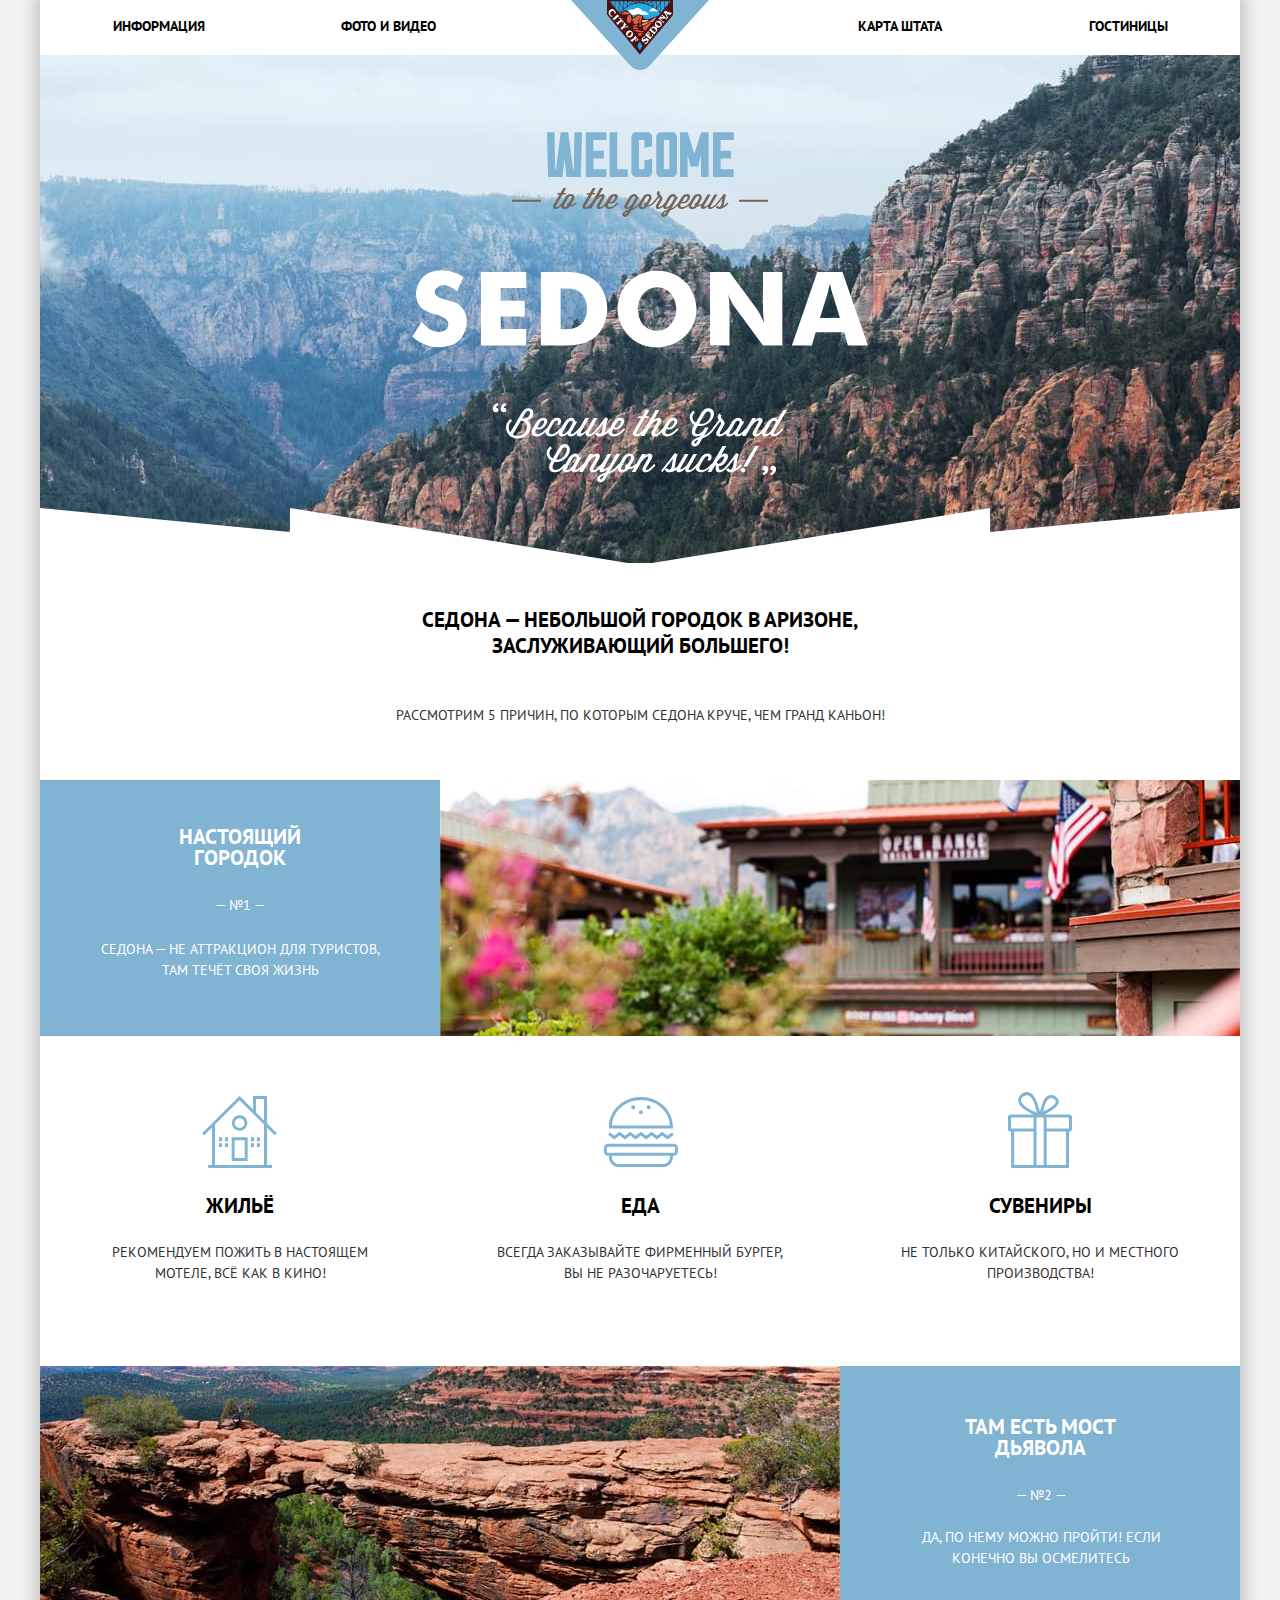
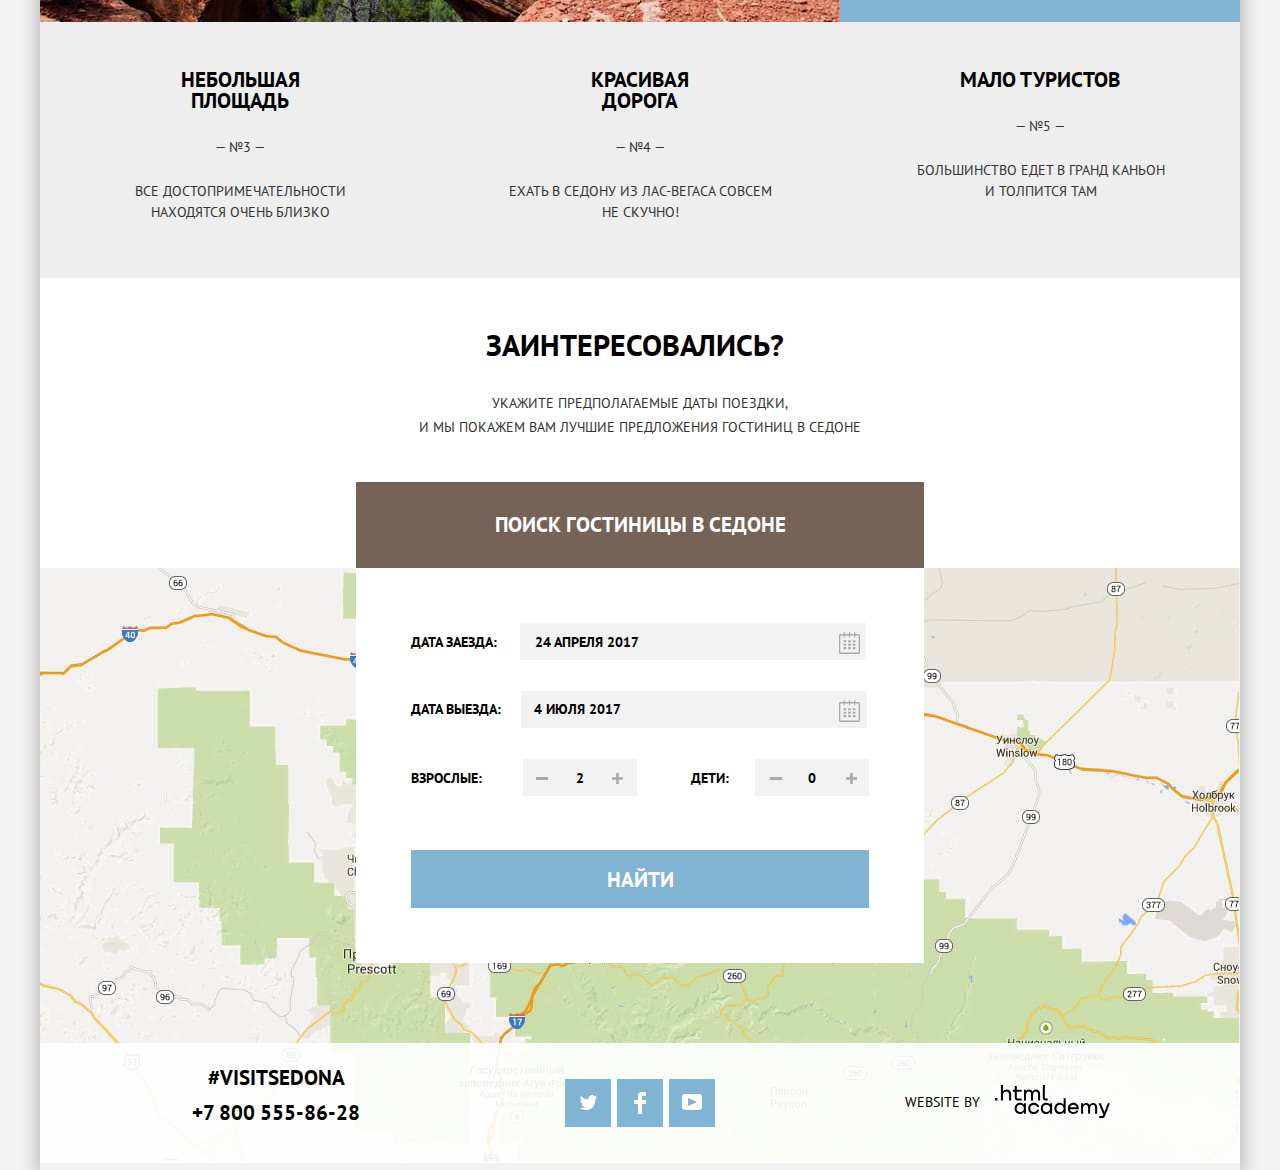
==== commit 1ae7a1e6: "Доработка" ====
--- a/index.html
+++ b/index.html
@@ -10,15 +10,12 @@
   <link rel="manifest" href="manifest.webmanifest">
   <link rel="stylesheet" href="https://fonts.googleapis.com/css2?family=PT+Sans:ital,wght@0,400;0,700;1,400;1,700&display=swap">
   <link href="normalize.css" rel="stylesheet">
-  <link href="style/style.css" rel="stylesheet">
-  <!-- <link href="style/stylemin.css" rel="stylesheet"> -->
+  <link href="style/stylemin.css" rel="stylesheet">
 </head>
 
 <body class="page-body">
   <div class="container">
     <header class="main-header">
-      <!--Шапка сайта-->
-
       <nav class="main-nav">
 
         <ul class="site-nav">
@@ -27,7 +24,6 @@
           <li class="site-nav-3"><a href="blank.html">КАРТА ШТАТА</a></li>
           <li class="site-nav-4"><a href="catalog.html">ГОСТИНИЦЫ</a></li>
         </ul>
-        <!-- </div> -->
       </nav>
       <div class="header-logo">
         <a href="index.html">
@@ -37,7 +33,6 @@
 
     </header>
     <main>
-      <!-- ______________________________________________________________________________________________  -->
 
       <section class="title-img">
         <img class="welcome-svg" src="img/welcome.svg" width="188" height="45" alt="welcome">
@@ -66,24 +61,18 @@
       <div class="thumb-list">
         <div class="thumb-items">
           <div class="icon-svg"></div>
-          <!-- <svg width="75" height="72" fill="none" xmlns="http://www.w3.org/2000/svg"><path fill-rule="evenodd" clip-rule="evenodd" d="M45.656 65.033h-16V41.21h16v23.823zm-2.938-20.899H32.593V62.11h10.125V44.134z" fill="#81B3D2"/><path fill-rule="evenodd" clip-rule="evenodd" d="M72.771 39.253l2.076-2.068-9.908-9.865V0H51.127v13.567L37.5 0 .152 37.185l2.077 2.068 7.832-7.795v37.618H6.124V72h63.875v-2.924H64.94V31.458l7.831 7.795zM62.002 69.076H12.999V28.534L37.5 4.149l24.502 24.385v40.542zm-7.938-52.584l7.938 7.902V2.924h-7.938v13.568z" fill="#81B3D2"/><path fill-rule="evenodd" clip-rule="evenodd" d="M37.656 34.793c-4.28 0-7.75-3.452-7.75-7.713 0-4.26 3.469-7.713 7.75-7.713 4.279 0 7.75 3.454 7.75 7.713 0 4.26-3.471 7.713-7.75 7.713zm4.969-7.713c0-2.731-2.225-4.945-4.969-4.945-2.745 0-4.97 2.214-4.97 4.945 0 2.732 2.224 4.948 4.97 4.948 2.744 0 4.969-2.216 4.969-4.948zM17.061 41.21h3v3.919h-3v-3.92zm8.938 0h-3v3.919h3v-3.92zm-8.938 5.972h3V51.1h-3v-3.92zm8.938 0h-3V51.1h3v-3.92zm22.999-5.972h3v3.919h-3v-3.92zm8.938 0h-3v3.919h3v-3.92zm-8.938 5.972h3V51.1h-3v-3.92zm8.938 0h-3V51.1h3v-3.92z" fill="#81B3D2"/>
-        </svg> -->
           <h2>ЖИЛЬЁ</h2>
           <p>Рекомендуем пожить в настоящем
              мотеле, всё как в кино!</p>
         </div>
         <div class="thumb-items">
           <div class="icon-svg"></div>
-          <!-- <svg  width="75" height="70" fill="none" xmlns="http://www.w3.org/2000/svg"><path fill-rule="evenodd" clip-rule="evenodd" d="M8.978 31.544h60.877c.041-.619.069-1.241.069-1.87 0-.393-.016-.78-.032-1.17v-.003C69.227 12.657 55.186 0 37.952 0 20.719 0 6.677 12.657 6.013 28.501c-.017.39-.032.78-.032 1.173 0 .629.028 1.251.07 1.87h2.927zm12.979 10.921l-5.323-4.059-5.326 4.059-6.188-4.714 1.721-2.457 4.467 3.401 5.327-4.057 5.323 4.057 5.325-4.057 5.328 4.057 5.328-4.057 5.328 4.057 5.329-4.057 5.327 4.057 5.33-4.056 5.336 4.057 4.474-3.403 1.72 2.459-6.194 4.712-5.336-4.059-5.33 4.06-5.327-4.059-5.329 4.059-5.328-4.059-5.328 4.059-5.328-4.059-5.326 4.059zM5.051 46.71h65.803c2.274 0 4.134 1.94 4.134 4.313v3.504c0 2.372-1.861 4.313-4.135 4.313h-.93v1.053c0 5.536-4.342 10.065-9.648 10.065H15.629c-5.307 0-9.648-4.529-9.648-10.065V58.84h-.93c-2.274 0-4.135-1.941-4.135-4.313v-3.504c0-2.373 1.861-4.313 4.135-4.313zm55.225 20.205c3.711 0 6.73-3.15 6.73-7.021h-.001v-1.053H8.898v1.053c0 3.871 3.02 7.021 6.731 7.021h44.647zm11.795-12.388c0 .688-.558 1.271-1.218 1.271H5.051c-.66 0-1.217-.582-1.217-1.271v-3.504c0-.688.558-1.271 1.217-1.271h65.802c.66 0 1.218.582 1.218 1.271v3.504zm-5.098-26.026c-.671-14.142-13.43-25.458-29.021-25.458-15.591 0-28.348 11.316-29.021 25.458h58.042z" fill="#81B3D2"/><path d="M37.952 17.29c1.074 0 1.945-.909 1.945-2.03 0-1.121-.87-2.03-1.945-2.03-1.074 0-1.945.909-1.945 2.03 0 1.121.87 2.03 1.945 2.03zM30.172 12.26c1.075 0 1.946-.909 1.946-2.03 0-1.121-.871-2.03-1.946-2.03s-1.946.909-1.946 2.03c0 1.121.871 2.03 1.946 2.03zM45.732 12.26c1.075 0 1.946-.909 1.946-2.03 0-1.121-.871-2.03-1.946-2.03s-1.946.909-1.946 2.03c0 1.121.871 2.03 1.946 2.03z" fill="#81B3D2"/>
-        </svg> -->
           <h2>ЕДА</h2>
           <p>Всегда заказывайте фирменный бургер,
              вы не разочаруетесь!</p>
         </div>
         <div class="thumb-items">
           <div class="icon-svg"></div>
-          <!-- <svg width="64" height="77" fill="none" xmlns="http://www.w3.org/2000/svg"><path fill-rule="evenodd" clip-rule="evenodd" d="M61.097 23.501H36.312C50.125 16.602 51.229 12.25 50.72 9.816c-1.162-3.963-5.692-7.023-10.002-5.407-5.569 2.089-7.137 10.388-8.644 16.387-1.924-6.07-3.784-13.814-8.136-17.737-1.261-1.138-3.095-2.264-5.763-2.028-4.026.356-9.802 5.382-7.458 10.981 2.251 5.378 9.687 8.777 14.578 11.489H2.879A2.882 2.882 0 000 26.37v11.322a2.882 2.882 0 002.879 2.869h.274V77h57.841V40.561h.103a2.882 2.882 0 002.88-2.869V26.37a2.882 2.882 0 00-2.88-2.869zM42.413 6.944c2.103-.31 4.982 1.299 5.255 3.209.393 2.756-3.4 5.255-5.086 6.421-2.523 1.744-4.928 2.643-7.287 4.055.884-3.69 2.549-13.011 7.118-13.685zm-22.882 9.968c-2.225-1.485-6.544-4.431-6.44-7.771.112-3.595 5.743-6.57 8.814-3.886 3.856 3.371 5.713 11.105 7.119 16.557-3.249-1.539-6.328-2.788-9.493-4.9zm5.972 57.114H6.136V40.561h19.368v33.465h-.001zm0-36.502H3.046V26.538h22.457v10.986zm10.157 0v36.503h-7.174V26.538h7.174v10.986zm22.351 36.502H38.644V40.561h19.367v33.465zm2.92-36.502H38.644V26.538h22.287v10.986z" fill="#81B3D2"/>
-        </svg> -->
           <h2>СУВЕНИРЫ</h2>
           <p>Не только китайского, но и местного
              производства!</p>
@@ -120,7 +109,8 @@
       <div class="box-button">
         <b>заинтересовались?</b>
 
-        <span>Укажите предполагаемые даты поездки, и мы покажем вам лучшие предложения гостиниц в седоне</span>
+        <span>Укажите предполагаемые даты поездки,</span>
+        <span>и мы покажем вам лучшие предложения гостиниц в седоне</span>
 
         <button class="button" type="button">ПОИСК ГОСТИНИЦЫ В седоне</button>
       </div>
@@ -181,7 +171,6 @@
         </form>
         <iframe src="https://www.google.com/maps/embed?pb=!1m18!1m12!1m3!1d832249.1900382092!2d-111.40801154573765!3d35.43068897771214!2m3!1f0!2f0!3f0!3m2!1i1024!2i768!4f13.1!3m3!1m2!1s0x872da132f942b00d%3A0x5548c523fa6c8efd!2z0KHQtdC00L7QvdCwLCDQkNGA0LjQt9C-0L3QsCA4NjMzNiwg0KHQqNCQ!5e0!3m2!1sru!2sru!4v1625221148376!5m2!1sru!2sru" width="600" height="450" style="border:0;" allowfullscreen="" loading="lazy"></iframe>
 
-        <!-- <img src="img/map.jpg" width="1199" height="594" alt="карта штата"> -->
       </section>
     </main>
     <footer class="main-footer">
@@ -214,7 +203,7 @@
       <div class="footer-logo">
 
         <span>Website by</span>
-        <a class="footer-logo-link" href="https://htmlacademy.ru/">
+        <a class="footer-logo-link" href="https://htmlacademy.ru/intensive/htmlcss">
           <svg width="115" height="34" fill="none" xmlns="http://www.w3.org/2000/svg">
             <g clip-path="url(#clip0)">
               <path d="M0 12.88v2.577h2.458V12.88H0zM11.647 4.53c-1.56 0-2.822.708-3.612 1.739h-.086V0H5.92v15.457h2.03v-5.303c0-2.125 1.325-3.65 3.27-3.65 1.838 0 2.907 1.375 2.907 3.22v5.733h2.03V9.36c0-2.941-1.816-4.83-4.51-4.83zM26.617 4.83h-4.809V1.073h-2.03V4.83h-1.924v1.975h1.924v5.99c0 1.717.962 2.662 2.693 2.662h4.146V13.46h-3.74c-.684 0-1.069-.386-1.069-1.052V6.805h4.81V4.83zM41.121 4.551c-1.624 0-2.863.794-3.547 2.06h-.064c-.62-1.244-1.774-2.06-3.356-2.06-1.41 0-2.48.751-3.12 1.803h-.086V4.83h-1.945v10.627h2.03v-5.453c0-1.997 1.048-3.456 2.63-3.5 1.495-.042 2.372 1.031 2.372 2.641v6.312h2.03V9.832c0-2.383 1.41-3.327 2.63-3.327 1.474 0 2.35 1.03 2.35 2.64v6.312h2.03V8.93c0-2.576-1.453-4.379-3.954-4.379zM47.827 12.709c0 1.739.983 2.748 2.8 2.748h2.009v-1.975h-1.71c-.684 0-1.069-.387-1.069-1.052V0h-2.03v12.709zM28.905 19.706h-.086c-.792-1.067-2.076-1.814-3.79-1.835-3.147-.043-5.395 2.283-5.395 5.57 0 3.308 2.29 5.634 5.374 5.592 1.756-.022 3.019-.812 3.811-1.943h.086v1.644h2.013V18.17h-2.013v1.536zm-3.597 7.363c-2.227 0-3.64-1.622-3.64-3.628 0-2.006 1.413-3.628 3.64-3.628 2.162 0 3.576 1.622 3.576 3.628 0 1.985-1.414 3.628-3.576 3.628zM44.21 22.011c-.493-2.39-2.613-4.14-5.396-4.14-3.362 0-5.61 2.454-5.61 5.57s2.248 5.591 5.61 5.591c2.783 0 4.903-1.792 5.395-4.204h-2.12c-.427 1.345-1.69 2.262-3.254 2.262-2.184 0-3.597-1.643-3.597-3.65 0-2.005 1.413-3.627 3.597-3.627 1.627 0 2.827.96 3.255 2.198h2.12zM55.084 19.706h-.086c-.792-1.067-2.077-1.814-3.79-1.835-3.147-.043-5.395 2.283-5.395 5.57 0 3.308 2.29 5.634 5.374 5.592 1.756-.022 3.019-.812 3.811-1.943h.086v1.644h2.012V18.17h-2.012v1.536zm-3.597 7.363c-2.227 0-3.64-1.622-3.64-3.628 0-2.006 1.413-3.628 3.64-3.628 2.162 0 3.575 1.622 3.575 3.628 0 1.985-1.413 3.628-3.575 3.628zM68.654 19.813h-.086c-.792-1.131-2.12-1.92-3.811-1.942-3.083-.043-5.374 2.284-5.374 5.591 0 3.287 2.248 5.613 5.395 5.57 1.67-.02 2.998-.768 3.769-1.835h.107v1.537h2.013V13.368h-2.013v6.445zm-3.597 7.277c-2.227 0-3.64-1.622-3.64-3.628 0-2.006 1.413-3.628 3.64-3.628 2.162 0 3.575 1.644 3.575 3.628 0 2.006-1.413 3.628-3.575 3.628zM78.33 17.87c-3.255 0-5.482 2.498-5.482 5.592 0 3.01 2.099 5.57 5.524 5.57 2.484 0 4.475-1.344 5.182-3.585h-2.12c-.47 1.003-1.605 1.643-2.976 1.643-1.927 0-3.297-1.28-3.447-2.923h8.757c.278-3.522-1.927-6.296-5.438-6.296zm-.043 1.943c1.691 0 2.955 1.046 3.276 2.56h-6.51c.3-1.493 1.564-2.56 3.234-2.56zM98.198 17.892c-1.627 0-2.868.79-3.554 2.049h-.064c-.62-1.238-1.777-2.049-3.362-2.049-1.413 0-2.483.747-3.126 1.793h-.085V18.17h-1.949v10.563h2.034v-5.42c0-1.985 1.05-3.436 2.634-3.479 1.499-.043 2.377 1.024 2.377 2.625v6.274h2.034v-5.59c0-2.37 1.413-3.309 2.633-3.309 1.478 0 2.355 1.024 2.355 2.625v6.274h2.035v-6.487c0-2.561-1.456-4.354-3.962-4.354zM109.441 27.048l-3.64-8.878h-2.248l4.839 11.567-.021.042c-.343.875-.728 1.195-1.67 1.195h-2.505v2.028h2.505c1.841 0 2.826-.832 3.511-2.625l4.668-12.207h-2.077l-3.362 8.878z" />
@@ -225,7 +214,6 @@
               </clipPath>
             </defs>
           </svg>
-          <!-- <img src="img/logohtmlacademy.svg" width="115" height="33" alt="логотип htmlAcademy"> -->
         </a>
 
       </div>
--- a/style/stylemin.css
+++ b/style/stylemin.css
@@ -1 +1 @@
-:root{--basic-white:#fff;--basic-black:#000;--basic-black-opacity:rgba(0, 0, 0, .3);--basic-blue:#81b3d2;--basic-gray:#eee;--background-color:#f2f2f2;--background-color-opacity:rgba(255, 255, 255, .3);--button:#766357;--button-hover:#604e43;--button-active:#503e33;--button-visibility:rgba(255, 255, 255, .3);--social-button-hover:#669ec0;--social-button-active:#5496bd;--from-to:#cacaca;--button-detail-hover:#669ec0;--foother-color:rgba(255, 255, 255, .9);--bottom:#e5e5e5;--rating:#666;--toggle:#ababab;--box-shadow:rgba(0, 1, 1, .2);--search-shadow:rgba(0, 1, 1, .15);--amount-button:#a9a9a9;--footer-logo:#bdbbbc}.page{height:100%}.page-body{font-family:'PT Sans','arial';font-size:14px;font-weight:400;line-height:26px;display:grid;min-width:960px;max-width:1200px;min-height:100%;margin:0 auto;padding:0;text-transform:uppercase;color:var(--basic-black);background-color:var(--background-color);grid-template-rows:min-content 1fr min-content;align-content:start}a{text-decoration:none}img{max-width:100%;height:auto}.main-header{width:1200px;background-color:var(--basic-white)}.container{position:relative;width:1200px;margin-right:auto;margin-left:auto;box-shadow:0 0 15px 5px var(--box-shadow)}.center,.site-nav{width:1200px;margin:0 auto;padding:0 10px}.site-nav{font-size:14px;font-weight:700;line-height:26px;display:flex;box-sizing:border-box;margin:0;padding:14px 0 15px;list-style:none;flex-wrap:wrap;align-items:center}.site-nav-1{padding-left:72px}.site-nav-2{margin-right:418px;padding-left:134px}.site-nav-3{padding-left:1px}.site-nav-4{padding-left:147px}.header-logo{position:absolute;z-index:1;top:0;right:50%;display:block;margin-right:-69px}.site-nav a{color:var(--basic-black)}.site-nav a:hover{color:var(--basic-blue)}.site-nav a:focus{color:var(--button)}.site-nav a:active{color:var(--basic-black-opacity)}.visually-hidden{position:absolute;overflow:hidden;clip:rect(0 0 0 0);width:1px;height:1px;margin:-1px;padding:0;white-space:nowrap;border:0;clip-path:inset(100%)}.title-img{position:relative;display:flex;flex-direction:column;width:1200px;height:509;background-color:var(--background-color);background-image:url(../img/backgroundphoto.jpg);align-items:center}.title-img::after{position:absolute;bottom:0;left:0;display:block;width:100%;height:55px;margin-top:20px;content:'';background-image:url(../img/bottomwelcome.svg)}.welcome-svg{padding-top:77px}.gorgeous-svg{padding-top:10px}.sedona-svg{padding-top:53px;padding-bottom:80px}.slogan-site{box-sizing:border-box;width:1200px;margin:0;padding:0;text-align:center;background-color:var(--basic-white)}.slogan-site b{font-size:21px;line-height:27px;display:block;margin-bottom:12px;padding-top:43px}.slogan-site span{font-size:14px;line-height:29px;display:block;padding-bottom:50px}.block-l{display:grid;width:1200px;grid-template-columns:400px 800px}.block-left{box-sizing:border-box;width:400px;height:256px;padding:46px 47px 54px;text-align:center;color:var(--basic-white);background-color:var(--basic-blue)}.img-block-left{width:800px;height:256px}.block-left b,.block-left p{line-height:21px;display:block;padding:0}.block-left b{font-size:21px;margin:0 0 24px;text-align:center}.block-left p{margin-top:21px}.thumb-list{display:flex;background-color:var(--basic-white)}.thumb-items{position:relative;display:flex;flex-direction:column;width:400px;text-align:center}.thumb-items h2{margin:0;padding:157px 0 0}.thumb-items p{line-height:21px;margin:0;padding:24px 0 81px}.thumb-items:nth-child(1) .icon-svg{position:absolute;top:60px;right:163px;width:75px;height:72px;background-image:url(../img/icon1.svg)}.thumb-items:nth-child(3) .icon-svg{position:absolute;top:55px;left:168px;width:64px;height:77px;background-image:url(../img/icon2.svg)}.thumb-items:nth-child(2) .icon-svg{position:absolute;top:61px;left:163px;width:75px;height:70px;background-image:url(../img/icon3.svg);background-repeat:no-repeat}.block-r{display:grid;width:1200px;grid-template-columns:800px 400px}.block-right{box-sizing:border-box;width:400px;height:256px;margin:0;padding:50px 48px 52px 50px;text-align:center;color:var(--basic-white);background-color:var(--basic-blue)}.block-right p{line-height:21px;margin:0;padding:0}.img-block-right{width:800px;height:256px;margin:0;padding:0}.block-right b,.box-item b{font-size:21px;line-height:21px;text-align:center}.block-right b{display:block;margin-bottom:23px}.block-right span{display:block;margin-bottom:21px}.box-item,.box-list{display:flex;box-sizing:border-box}.box-list{width:1200px;margin:0;padding:0;list-style:none;text-align:center;background-color:var(--basic-gray)}.box-item{flex-direction:column;width:400px}.box-item b{padding-top:47px}.box-item p,.box-item span{font-size:14px;line-height:21px;text-align:center}.box-item p{padding-top:9px;padding-bottom:41px}.box-item span{padding-top:26px}.filters{display:flex;text-align:start;background-color:var(--basic-white);background-image:url(../img/backgroundcatalog.jpg)}.filter-option{padding-top:25px;padding-left:42px}.filter-option label{position:relative;display:block;cursor:pointer;user-select:none}.filter-input-checkbox+label::before{position:absolute;top:0;left:-40px;width:23px;height:23px;content:'';background-image:url(../img/checkbox-off.svg)}.filter-input-checkbox:checked+label::before{position:absolute;top:0;left:-40px;width:26px;height:23px;content:'';background-image:url(../img/checkbox-on.svg)}.filter-input-checkbox:disabled+label::before{position:absolute;top:0;left:-40px;width:26px;height:23px;content:'';background-image:url(../img/checkbox-off-disabled.svg);background-repeat:no-repeat}.filter-benefits{width:250px;margin:0;padding:0 0 32px 70px}.filter-benefits legend,.filter-type legend,.slider-price legend{font-size:16px;font-weight:700;padding-top:26px}.filter-type{width:300px;margin:0;padding:0 0 0 5px}.filter-benefits ul,.filter-type ul{margin:0;padding:0;list-style:none}.slider-price legend{padding-top:23px;color:var(--basic-white)}.range-filter{position:relative;width:350px;margin-top:5px;margin-left:3px}.range-controls{position:relative;width:316px}.range-controls .scale{height:2px;margin-top:20px;padding-right:73px;background:var(--basic-white)}.range-controls .bar{width:80%;height:2px;background:var(--background-color-opacity)}.range-controls .toggle{position:absolute;top:-10px;left:0;width:4px;height:4px;padding:0;cursor:pointer;border:8px solid #fff;border-radius:50%;background-color:var(--toggle);box-shadow:0 2px 1px 0 var(--toggle)}.min-price{padding-left:65px}.max-price{padding-left:63px}.price-controls{display:flex;width:312px;height:32px;border:2px solid var(--basic-white);border-radius:2px}.range-filter::after{position:absolute;top:7px;left:158px;width:2px;height:22px;content:'';background-image:url(../img/stick.svg)}.price-controls label{display:flex;align-items:center;justify-content:center}.price-controls input{font-family:inherit;font-size:inherit;width:60px;margin:0;padding-top:0;padding-right:5px;background:0 0}.range-controls .toggle-max{left:252px}.box-button{display:flex;flex-direction:column;padding-top:55px;text-align:center;background-color:var(--basic-white)}.range-controls button{font-size:13px;line-height:20px;position:absolute;top:35px;right:95px;padding:6px 32px;cursor:pointer;text-transform:uppercase;color:#fff;border:2px solid #fff;background:0 0}.box-button b{font-size:30px;line-height:25px;padding-right:10px;padding-bottom:8px;text-align:center}.box-button span{font-size:14px;line-height:24px;padding-bottom:17px;text-align:center}.button,.price-controls input{color:var(--basic-white);border:0}.button{font:inherit;font-size:21px;font-weight:700;line-height:26px;width:568px;height:86px;margin-left:316px;text-align:center;vertical-align:middle;text-transform:uppercase;background-color:var(--button)}.button:hover{background-color:var(--button-hover)}.button:active{color:var(--button-visibility);background-color:var(--button-active)}.range-controls button:hover{color:var(--basic-black);background-color:var(--basic-white)}.toggle:hover{transform:scale(1.2)}.search-form:focus input{outline:2px solid var(--bottom);background-color:var(--basic-white)}.search-form{font-weight:700;line-height:21px;position:absolute;left:50%;display:flex;box-sizing:border-box;width:568px;height:395px;margin-left:-284px;padding:55px;background-color:var(--basic-white);box-shadow:var(--search-shadow);flex-wrap:wrap;align-content:space-between;align-items:center}.search-form .departure{padding-bottom:20px}.search-form input[name=date-of-entry]{font:inherit;width:331px;height:35px;margin-left:23px;padding-left:13px;text-transform:uppercase;border:0;background-color:var(--background-color)}.search-form input[name=date-of-departure]{font:inherit;width:331px;height:35px;margin-bottom:19px;margin-left:20px;padding-left:13px;text-transform:uppercase}.entry-calendar{position:absolute;top:63px;right:64px}.button-minus-adults svg,.departure-calendar svg,.entry-calendar svg{fill:var(--amount-button)}.departure-calendar,.twitter a{position:absolute;top:130px;right:64px}.amount{display:flex;box-sizing:border-box;width:458px;height:40px;padding-bottom:42px;justify-content:space-between;align-items:center}.amount button,.amount input,.search-form input[name=date-of-departure]{border:0;background-color:var(--background-color)}.amount button{width:40px;height:37px;color:var(--amount-button)}.amount input{width:30px;height:35px;text-align:center}.button-minus-adults{position:relative;margin-left:41px}.button-minus-adults svg{position:absolute;top:18px;left:13px}.button-plus-adults{position:relative;margin-right:53px}.button-minus-children svg,.button-plus-adults svg,.button-plus-children svg{position:absolute;top:14px;left:15px;fill:var(--amount-button)}.button-minus-children{position:relative;margin-left:26px}.button-minus-children svg,.button-plus-children svg{top:18px}.button-plus-children{position:relative}.button-plus-children svg{top:14px;left:17px}.map iframe{width:1199px;height:594px;border:0;background:var(--background-color);background-image:url(../img/map.jpg);background-repeat:no-repeat}.search-button{font:inherit;font-size:20px;line-height:21px;width:458px;height:58px;text-transform:uppercase;color:var(--basic-white);border:medium;background-color:var(--basic-blue)}.main-footer{position:absolute}.main-footer,.main-footer-catalog{bottom:0;display:flex;box-sizing:border-box;width:1200px;height:120px;background-color:var(--foother-color);align-self:center;justify-content:space-between}.footer-contact,.footer-logo,.social-button{display:flex;box-sizing:border-box;width:400px;align-items:center}.footer-contact{flex-direction:column;margin:0;padding:12px 0 0;flex-wrap:wrap;justify-content:flex-start}.footer-logo,.social-button{justify-content:center}.footer-logo-link svg{padding-top:5px;padding-right:65px}.footer-logo span{padding-right:15px;padding-bottom:2px}.contact-tag,.contact-tel{font-size:21px;font-weight:700;line-height:26px;display:block;margin-left:72px;text-align:center;text-decoration:none;color:var(--basic-black)}.contact-tag{box-sizing:border-box;margin-left:73px;padding-top:10px;padding-bottom:9px}.facebook,.twitter,.youtube{position:relative;width:46px;height:48px;margin-right:6px;background-color:var(--basic-blue)}.youtube{margin-right:0}.twitter a{top:14px;right:14px}.facebook a,.youtube a{position:absolute;top:13px;right:17px}.youtube a{right:13px}.button-minus-adults:hover svg,.footer-logo-link svg{fill:var(--basic-black)}.button-minus-adults:active svg{fill:var(--basic-blue)}.button-plus-adults:hover svg{fill:var(--basic-black)}.button-plus-adults:active svg{fill:var(--basic-blue)}.button-minus-children:hover svg{fill:var(--basic-black)}.button-minus-children:active svg{fill:var(--basic-blue)}.button-plus-children:hover svg{fill:var(--basic-black)}.button-plus-children:active svg{fill:var(--basic-blue)}.entry svg:hover{fill:var(--basic-black)}.entry svg:active{fill:var(--basic-blue)}.departure svg:hover{fill:var(--basic-black)}.departure svg:active,.footer-logo-link:hover svg{fill:var(--basic-blue)}.search-button:hover{background-color:var(--social-button-hover)}.search-button:active{color:var(--button-visibility);background-color:var(--social-button-active)}.twitter:hover{background-color:var(--social-button-hover)}.twitter:active{background-color:var(--social-button-active)}.facebook:active img,.twitter:active img,.youtube:active img{opacity:.5}.facebook:hover{background-color:var(--social-button-hover)}.facebook:active{background-color:var(--social-button-active)}.youtube:hover{background-color:var(--social-button-hover)}.youtube:active{background-color:var(--social-button-active)}.footer-logo-link:active svg{fill:var(--footer-logo)}.filter{display:grid;background-image:url(../img/backgroundcatalog.jpg);grid-template-columns:1fr 1fr 1fr}.filter ul{list-style:none}.filter legend,.filter-benefits,.filter-type{font-size:16px;font-weight:700;line-height:21px;color:var(--basic-white)}.filter-benefits,.filter-type{font-size:14px;font-weight:400;border:0}.slider-price{padding-left:181px;border:0}.price-button,.slider-price label{font-size:14px;font-weight:400;line-height:21px;color:var(--basic-white)}.slider-price label{background:0 0}.price-button{font:inherit;text-align:center;vertical-align:middle;text-transform:uppercase;border-style:solid;border-color:var(--basic-white);border-radius:2px}.price-button:hover,.sort{background-color:var(--basic-white)}.price-button:hover{color:var(--basic-black)}.sort{display:flex;box-sizing:border-box;width:1200px;padding:29px 73px 31px;border-bottom:1px solid var(--bottom);align-items:center}.sorting-result{font-size:21px;font-weight:700;line-height:26px;width:163px;color:var(--basic-black)}.sorting{font-size:12px;display:flex;width:845px}.sorting-list{display:flex;margin:0;padding:0 0 0 40px;list-style:none;color:var(--basic-black)}.sorting-item{padding-right:33px}.sorting-item a{opacity:.3;color:var(--basic-black);border-bottom:1px dashed var(--basic-blue)}.sorting-from{display:flex}.sorting-from-list{display:flex;margin:0;padding:0;list-style:none}.sorting-from-list li{padding-left:12px}.sorting-from-link svg{fill:var(--from-to)}.sorting-item a:hover{opacity:1;color:var(--basic-blue)}.sorting-item a:focus{opacity:1;color:var(--basic-blue);border-bottom:none}.sorting-item a:active{opacity:1;color:var(--basic-black);border-bottom:none}.sort-from{font-size:11px;text-decoration:none;color:var(--from-to)}.sorting-from-link:hover svg{fill:var(--basic-black)}.sorting-from-link:focus svg{fill:var(--basic-blue)}.sorting-from-link:active svg{fill:var(--basic-blue)}.result{display:flex;flex-direction:column;width:1200px}.list-result{display:flex;width:auto;height:150px;padding-left:73px;border-bottom:1px solid var(--bottom);background-color:var(--basic-white);align-items:center}.result-img{display:block;width:164px;height:90px}.result-description{display:flex;width:780px;min-height:100px;margin-right:6px;flex-wrap:wrap;align-content:flex-start}.result-description-h2{min-width:780px;margin:0;padding-bottom:5px}.result-description-a{text-decoration:none;color:var(--basic-black)}.button-detail{margin-right:6px}.button-confirm a,.button-detail a{font-weight:700;display:block;height:27px;margin-top:12px;text-align:center;color:var(--basic-white)}.button-confirm a{width:142px;padding:0;background-color:var(--button)}.button-detail a{width:110px;background-color:var(--basic-blue)}.rating{display:flex;flex-direction:column;width:110px;height:90px;justify-content:space-between}.rating-star{display:flex;margin:0;padding:0 4px 0 0;justify-content:flex-end}.rating-star li{padding-left:5px;list-style:none}.rating-figure{width:110px;height:27px;margin-left:-5px;text-align:center;color:var(--rating);background-color:var(--background-color)}.result-description-a:hover{color:var(--basic-blue)}.result-description-a:active{opacity:.3;color:var(--basic-black)}.button-detail a:active,.button-detail a:hover{color:var(--basic-white);background-color:var(--button-detail-hover)}.button-detail a:active{color:var(--button-visibility)}.button-confirm a:hover{color:var(--basic-white);background-color:var(--button-hover)}.button-confirm a:active{color:var(--button-visibility);background-color:var(--button-active)}
+:root{--basic-white:#fff;--basic-black:#000;--basic-black-opacity:rgba(0, 0, 0, .3);--basic-blue:#81b3d2;--basic-gray:#eee;--background-color:#f2f2f2;--background-color-opacity:rgba(255, 255, 255, .3);--button:#766357;--button-hover:#604e43;--button-active:#503e33;--button-visibility:rgba(255, 255, 255, .3);--social-button-hover:#669ec0;--social-button-active:#5496bd;--from-to:#cacaca;--button-detail-hover:#669ec0;--foother-color:rgba(255, 255, 255, .9);--bottom:#e5e5e5;--rating:#666;--toggle:#ababab;--box-shadow:rgba(0, 1, 1, .2);--search-shadow:rgba(0, 1, 1, .15);--amount-button:#a9a9a9;--footer-logo:#bdbbbc;--box-item-color:#333333}.page{height:100%}.page-body{font-family:"PT Sans",arial,sans-serif;font-size:14px;font-weight:400;line-height:26px;display:grid;min-width:960px;max-width:1200px;min-height:100%;margin:0;margin-right:auto;margin-left:auto;padding:0;text-transform:uppercase;color:var(--basic-black);background-color:var(--background-color);grid-template-rows:min-content 1fr min-content;align-content:start}a{text-decoration:none}img{max-width:100%;height:auto}.main-header{width:1200px;background-color:var(--basic-white)}.container{position:relative;width:1200px;margin-right:auto;margin-left:auto;box-shadow:0 0 15px 5px var(--box-shadow)}.center{width:1200px;margin:0 auto;padding:0 10px}.site-nav{font-size:14px;font-weight:700;line-height:26px;display:flex;box-sizing:border-box;width:1200px;margin:0;padding:0;padding-top:13px;padding-bottom:16px;list-style:none;flex-wrap:wrap;align-items:center;flex-direction:row}.site-nav-1{width:240px;margin-left:73px;text-align:left}.site-nav-2{width:240px;margin-left:-12px;text-align:left}.site-nav-3{width:240px;margin-left:121px;text-align:right}.site-nav-4{width:240px;text-align:right;margin-left:-14px}.site-nav .item-active{color:var(--button)}.header-logo{position:absolute;z-index:1;top:0;right:50%;display:block;margin-right:-69px}.site-nav a{color:var(--basic-black)}.site-nav a:hover{color:var(--basic-blue)}.site-nav a:active{color:var(--basic-black-opacity)}.site-nav a:focus{color:var(--button)}.visually-hidden{position:absolute;overflow:hidden;clip:rect(0 0 0 0);width:1px;height:1px;margin:-1px;padding:0;white-space:nowrap;border:0;clip-path:inset(100%)}.title-img{position:relative;display:flex;flex-direction:column;width:1200px;height:509;background-color:var(--background-color);background-image:url(../img/backgroundphoto.jpg);align-items:center}.title-img::after{position:absolute;bottom:0;left:0;display:block;width:100%;height:55px;margin-top:20px;content:'';background-image:url(../img/bottomwelcome.svg)}.welcome-svg{padding-top:77px}.gorgeous-svg{padding-top:10px}.sedona-svg{padding-top:53px;padding-bottom:80px}.slogan-site{box-sizing:border-box;width:1200px;margin:0;padding:0;text-align:center;background-color:var(--basic-white)}.slogan-site b{font-size:21px;line-height:26px;display:block;padding-top:44px;padding-bottom:43px;margin-left:380px;margin-right:380px}.slogan-site span{font-size:14px;line-height:26px;color:var(--box-item-color);display:block;padding-bottom:52px}.block-l{display:grid;width:1200px;grid-template-columns:400px 800px}.block-left{box-sizing:border-box;width:400px;height:256px;padding-top:46px;padding-right:47px;padding-bottom:54px;padding-left:47px;text-align:center;color:var(--basic-white);background-color:var(--basic-blue)}.img-block-left{width:800px;height:256px}.block-left b{font-size:21px;line-height:21px;display:block;margin:0;margin-bottom:24px;padding:0;text-align:center}.block-left span{line-height:21px}.block-left p{line-height:21px;display:block;margin-top:21px;padding:0}.thumb-list{display:flex;background-color:var(--basic-white)}.thumb-items{position:relative;display:flex;flex-direction:column;width:300px;padding-left:50px;padding-right:50px;text-align:center}.thumb-items h2{margin:0;padding:0;padding-top:159px;line-height:21px}.thumb-items p{line-height:21px;margin:0;padding:0;padding-top:26px;padding-bottom:82px;color:var(--box-item-color)}.thumb-items:nth-child(1) .icon-svg{position:absolute;top:60px;right:163px;width:75px;height:72px;background-image:url(../img/icon1.svg)}.thumb-items:nth-child(3) .icon-svg{position:absolute;top:55px;left:168px;width:64px;height:77px;background-image:url(../img/icon2.svg)}.thumb-items:nth-child(2) .icon-svg{position:absolute;top:61px;left:163px;width:75px;height:70px;background-image:url(../img/icon3.svg);background-repeat:no-repeat}.block-r{display:grid;width:1200px;grid-template-columns:800px 400px}.block-right{box-sizing:border-box;width:400px;height:256px;margin:0;padding:0;padding-top:50px;padding-right:48px;padding-bottom:52px;padding-left:50px;text-align:center;color:var(--basic-white);background-color:var(--basic-blue)}.block-right p{line-height:21px;margin:0;padding:0}.img-block-right{width:800px;height:256px;margin:0;padding:0}.block-right b{font-size:21px;line-height:21px;display:block;margin-left:75px;margin-right:76px;text-align:center}.block-right span{display:block;padding-top:27px;line-height:21px;margin-bottom:21px}.box-list{display:flex;box-sizing:border-box;width:1200px;margin:0;padding:0;list-style:none;text-align:center;background-color:var(--basic-gray)}.box-item{display:flex;flex-direction:column;box-sizing:border-box;width:400px}.box-item b{font-size:21px;line-height:21px;padding-top:47px;text-align:center;width:160px;padding-left:120px}.box-item p{font-size:14px;line-height:21px;padding-top:9px;padding-bottom:41px;color:var(--box-item-color);text-align:center}.box-item span{font-size:14px;line-height:21px;padding-top:26px;color:var(--box-item-color);text-align:center}.box-item-1 p{width:400px}.box-item-2 p{width:280px;padding-left:60px}.box-item-3 p{width:250px;padding-left:76px}.button{width:586px;height:86px}.filters{display:flex;text-align:start;background-color:var(--basic-white);background-image:url(../img/backgroundcatalog.jpg)}.filter-option{padding-top:25px;padding-left:42px}.filter-option label{position:relative;display:block;cursor:pointer;user-select:none}.filter-input-checkbox+label::before{position:absolute;top:0;left:-40px;width:23px;height:23px;content:'';background-image:url(../img/checkbox-off.svg)}.filter-input-checkbox:checked+label::before{position:absolute;top:0;left:-40px;width:26px;height:23px;content:'';background-image:url(../img/checkbox-on.svg)}.filter-input-checkbox:checked:disabled+label::before{position:absolute;top:0;left:-40px;width:26px;height:23px;content:'';background-image:url(../img/checkbox-on-disabled.svg);background-repeat:no-repeat}.filter-input-checkbox:disabled+label::before{position:absolute;top:0;left:-40px;width:26px;height:23px;content:'';background-image:url(../img/checkbox-off-disabled.svg);background-repeat:no-repeat}.filter-benefits{width:250px;margin:0;padding:0;padding-bottom:32px;padding-left:70px}.filter-benefits ul{margin:0;padding:0;list-style:none}.filter-benefits legend{font-size:16px;font-weight:700;padding-top:26px}.filter-type{width:300px;margin:0;padding:0;padding-left:5px}.filter-type legend{font-size:16px;font-weight:700;padding-top:26px}.filter-type ul{margin:0;margin:0;padding:0;padding:0;list-style:none;list-style:none}.slider-price legend{font-size:16px;font-weight:700;padding-top:23px;color:var(--basic-white)}.range-filter{position:relative;width:350px;margin-top:5px;margin-left:3px}.range-controls{position:relative;width:316px}.range-controls .scale{height:2px;width:183px;margin-top:20px;padding-right:73px;background:var(--basic-white)}.range-controls .bar{width:80%;height:2px;background:var(--background-color-opacity);padding-left:170px}.range-controls .toggle{position:absolute;top:-10px;left:0;width:4px;height:4px;padding:0;cursor:pointer;border:8px solid #fff;border-radius:50%;background-color:var(--toggle);box-shadow:0 2px 1px 0 var(--toggle)}.min-price{padding-left:65px}.max-price{padding-left:63px}.price-controls{display:flex;width:312px;height:32px;border:2px solid var(--basic-white);border-radius:2px}.range-filter::after{position:absolute;top:7px;left:158px;width:2px;height:22px;content:'';background-image:url(../img/stick.svg)}.price-controls label{display:flex;align-items:center;justify-content:center}.price-controls input{font-family:inherit;font-size:inherit;width:60px;margin:0;padding-top:0;padding-right:5px;line-height:21px;color:var(--basic-white);border:none;background:0 0}.range-controls .toggle-max{left:252px}.box-button{display:flex;flex-direction:column;padding-top:55px;text-align:center;background-color:var(--basic-white)}.range-controls button{font-size:14px;line-height:21px;font:inherit;position:absolute;top:35px;right:95px;padding:3px 33px;cursor:pointer;text-transform:uppercase;color:#fff;border:2px solid #fff;background:0 0}.box-button b{font-size:30px;line-height:24px;padding-right:10px;padding-bottom:34px;text-align:center}.box-button span{font-size:14px;line-height:24px;color:var(--box-item-color);text-align:center}.button{font:inherit;font-size:21px;font-weight:700;line-height:26px;width:568px;height:86px;margin-left:316px;text-align:center;vertical-align:middle;text-transform:uppercase;color:var(--basic-white);border:none;background-color:var(--button);margin-top:43px}.button:hover{background-color:var(--button-hover)}.button:active{color:var(--button-visibility);background-color:var(--button-active)}.range-controls button:hover{color:var(--basic-black);background-color:var(--basic-white)}.toggle:hover{transform:scale(1.2)}.search-form:focus input{outline:2px solid var(--bottom);background-color:var(--basic-white)}.search-form{font-weight:700;line-height:26px;position:absolute;left:50%;display:flex;box-sizing:border-box;width:568px;height:395px;margin-left:-284px;padding:55px;background-color:var(--basic-white);box-shadow:var(--search-shadow);flex-wrap:wrap;align-content:space-between;align-items:center}.search-form .departure{padding-bottom:20px}.search-form input[name=date-of-entry]{width:327px;height:31px;background-color:var(--background-color);border:none;text-transform:uppercase;font:inherit;padding-left:13px;margin-left:23px;border:2px solid var(--background-color);cursor:pointer}.search-form input[name=date-of-departure]{width:329px;height:31px;background-color:var(--background-color);border:none;text-transform:uppercase;font:inherit;margin-bottom:19px;margin-left:20px;padding-left:11px;border:2px solid var(--background-color);cursor:pointer}.entry-calendar{position:absolute;top:62px;right:58px;border:none;background:inherit}.entry-calendar svg{fill:var(--amount-button)}.departure-calendar{position:absolute;top:130px;right:58px;border:none;background:inherit}.departure-calendar svg{fill:var(--amount-button)}.amount{display:flex;box-sizing:border-box;width:458px;height:40px;padding-bottom:42px;justify-content:space-between;align-items:center}.amount label{padding-top:1px}.amount button{width:40px;height:37px;color:var(--amount-button);border:none;background-color:var(--background-color)}.amount input{width:26px;height:31px;font:inherit;font-size:14px;line-height:26px;text-align:center;border:none;background-color:var(--background-color);border:2px solid var(--background-color);cursor:pointer}.button-minus-adults{position:relative;margin-left:41px}.button-minus-adults svg{position:absolute;top:18px;left:13px;fill:var(--amount-button)}.button-plus-adults{position:relative;margin-right:53px}.button-plus-adults svg{position:absolute;top:14px;left:15px;fill:var(--amount-button)}.button-minus-children{position:relative;margin-left:26px}.button-minus-children svg{position:absolute;top:18px;left:15px;fill:var(--amount-button)}.button-plus-children{position:relative}.button-plus-children svg{position:absolute;top:14px;left:17px;fill:var(--amount-button)}.map iframe{width:1199px;height:594px;border:0;background:var(--background-color);background-image:url(../img/map.jpg);background-repeat:no-repeat}.search-button{font:inherit;font-size:21px;line-height:21px;width:100%;width:458px;height:58px;text-transform:uppercase;color:var(--basic-white);border:medium;background-color:var(--basic-blue)}.main-footer{position:absolute;bottom:7px;display:flex;box-sizing:border-box;width:1200px;height:120px;background-color:var(--foother-color);align-self:center;justify-content:space-between}.main-footer-catalog{bottom:0;display:flex;box-sizing:border-box;width:1200px;height:120px;background-color:var(--foother-color);align-self:center;justify-content:space-between}.footer-contact{display:flex;flex-direction:column;box-sizing:border-box;width:400px;margin:0;padding:0;padding-top:12px;flex-wrap:wrap;align-items:center;justify-content:flex-start}.social-button{display:flex;box-sizing:border-box;width:400px;align-items:center;justify-content:center}.footer-logo{display:flex;box-sizing:border-box;width:400px;align-items:center;justify-content:center}.footer-logo-link svg{padding-top:5px;padding-right:65px;fill:var(--basic-black)}.footer-logo span{padding-right:15px;padding-bottom:2px}.contact-tel{font-size:21px;font-weight:700;line-height:26px;display:block;margin-left:72px;text-align:center;text-decoration:none;color:var(--basic-black)}.contact-tag{font-size:21px;font-weight:700;line-height:26px;display:block;box-sizing:border-box;margin-left:73px;padding-top:10px;padding-bottom:9px;text-align:center;text-decoration:none;color:var(--basic-black)}.twitter{position:relative;width:46px;height:48px;margin-right:6px;background-color:var(--basic-blue)}.twitter a{position:absolute;top:14px;right:14px}.facebook a{position:absolute;top:13px;right:17px}.youtube a{position:absolute;top:13px;right:13px}.facebook,.youtube{position:relative;width:46px;height:48px;margin-right:6px;background-color:var(--basic-blue)}.youtube{margin-right:0}.search-form input[name=date-of-entry]:focus{outline:0;background-color:var(--basic-white);border:2px solid var(--bottom)}.search-form input[name=date-of-departure]:focus{outline:0;background-color:var(--basic-white);border:2px solid var(--bottom)}.amount input:focus{outline:0;background-color:var(--basic-white);border:2px solid var(--bottom)}.button-minus-adults:hover svg{fill:var(--basic-black)}.button-minus-adults:active svg{fill:var(--basic-blue)}.button-plus-adults:hover svg{fill:var(--basic-black)}.button-plus-adults:active svg{fill:var(--basic-blue)}.button-minus-children:hover svg{fill:var(--basic-black)}.button-minus-children:active svg{fill:var(--basic-blue)}.button-plus-children:hover svg{fill:var(--basic-black)}.button-plus-children:active svg{fill:var(--basic-blue)}.entry svg:hover{fill:var(--basic-black)}.entry svg:active{fill:var(--basic-blue)}.departure svg:hover{fill:var(--basic-black)}.departure svg:active{fill:var(--basic-blue)}.search-button:hover{background-color:var(--social-button-hover)}.search-button:active{color:var(--button-visibility);background-color:var(--social-button-active)}.twitter:hover{background-color:var(--social-button-hover)}.twitter:active{background-color:var(--social-button-active)}.twitter:active img{opacity:.5}.facebook:hover{background-color:var(--social-button-hover)}.facebook:active{background-color:var(--social-button-active)}.facebook:active img{opacity:.5}.youtube:hover{background-color:var(--social-button-hover)}.youtube:active img{opacity:.5}.youtube:active{background-color:var(--social-button-active)}.footer-logo-link:hover svg{fill:var(--basic-blue)}.footer-logo-link:active svg{fill:var(--footer-logo)}.filter{display:grid;background-image:url(../img/backgroundcatalog.jpg);grid-template-columns:1fr 1fr 1fr}.filter ul{list-style:none}.filter legend{font-size:16px;font-weight:700;line-height:21px;color:var(--basic-white)}.filter-benefits{font-size:14px;font-weight:400;line-height:21px;color:var(--basic-white);border:none}.filter-type{font-size:14px;font-weight:400;line-height:21px;color:var(--basic-white);border:none}.slider-price{padding-left:181px;border:none}.slider-price label{font-size:14px;font-weight:400;line-height:21px;color:var(--basic-white);background:0 0}.price-button{font:inherit;font-size:14px;font-weight:400;line-height:21px;text-align:center;vertical-align:middle;text-transform:uppercase;color:var(--basic-white);border-style:solid;border-color:var(--basic-white);border-radius:2px}.price-button:hover{color:var(--basic-black);background-color:var(--basic-white)}.sort{display:flex;box-sizing:border-box;width:1200px;padding-top:29px;padding-right:73px;padding-bottom:31px;padding-left:73px;border-bottom:1px solid var(--bottom);background-color:var(--basic-white);align-items:center}.sorting-result{font-size:21px;font-weight:700;line-height:26px;width:163px;color:var(--basic-black)}.sorting{font-size:12px;display:flex;width:845px}.sorting-list{display:flex;margin:0;padding:0;padding-left:40px;list-style:none;color:var(--basic-black)}.sorting-list .item-active{color:var(--basic-blue);border-bottom:none;opacity:1}.sorting-item{padding-right:33px}.sorting-item a{opacity:.3;color:var(--basic-black);border-bottom:1px dashed var(--basic-blue)}.sorting-from{display:flex}.sorting-from-list{display:flex;margin:0;padding:0;list-style:none}.sorting-from-list li{padding-left:12px}.sorting-from-link svg{fill:var(--from-to)}.item-active svg{fill:var(--basic-blue)}.sorting-item a:hover{opacity:1;color:var(--basic-blue)}.sorting-item a:focus{opacity:1;color:var(--basic-blue);border-bottom:none}.sorting-item a:active{opacity:1;color:var(--basic-black);border-bottom:none}.sort-from{font-size:11px;text-decoration:none;color:var(--from-to)}.sorting-from-link:hover svg{fill:var(--basic-black)}.sorting-from-link:focus svg{fill:var(--basic-blue)}.sorting-from-link:active svg{fill:var(--basic-blue)}.result{width:1200px}.list-result{display:flex;width:auto;height:150px;padding-left:73px;border-bottom:1px solid var(--bottom);background-color:var(--basic-white);align-items:center}.result-img{display:block;width:164px;height:90px}.result-description{display:flex;width:780px;min-height:100px;margin-right:6px;flex-wrap:wrap;align-content:flex-start}.result-description-h2{min-width:780px;margin:0;padding-bottom:5px}.result-description-a{text-decoration:none;color:var(--basic-black)}.button-detail{margin-right:6px}.button-detail span{line-height:21px;color:var(--box-item-color)}.button-confirm span{line-height:21px;color:var(--box-item-color)}.button-confirm a{font-weight:700;display:block;line-height:21px;width:142px;height:24px;margin-top:12px;padding-top:3px;text-align:center;color:var(--basic-white);background-color:var(--button)}.button-detail a{font-weight:700;line-height:21px;display:block;width:110px;height:24px;padding-top:3px;margin-top:12px;text-align:center;color:var(--basic-white);background-color:var(--basic-blue)}.rating{display:flex;flex-direction:column;width:110px;height:90px;justify-content:space-between}.rating-star{display:flex;margin:0;padding:0;padding-right:4px;justify-content:flex-end}.rating-star li{padding-left:5px;list-style:none}.rating-figure{width:110px;height:23px;padding-top:4px;margin-left:-5px;line-height:21px;text-align:center;color:var(--rating);background-color:var(--background-color)}.result-description-a:hover{color:var(--basic-blue)}.result-description-a:active{opacity:.3;color:var(--basic-black)}.button-detail a:hover{color:var(--basic-white);background-color:var(--button-detail-hover)}.button-detail a:active{color:var(--button-visibility);background-color:var(--button-detail-hover)}.button-confirm a:hover{color:var(--basic-white);background-color:var(--button-hover)}.button-confirm a:active{color:var(--button-visibility);background-color:var(--button-active)}
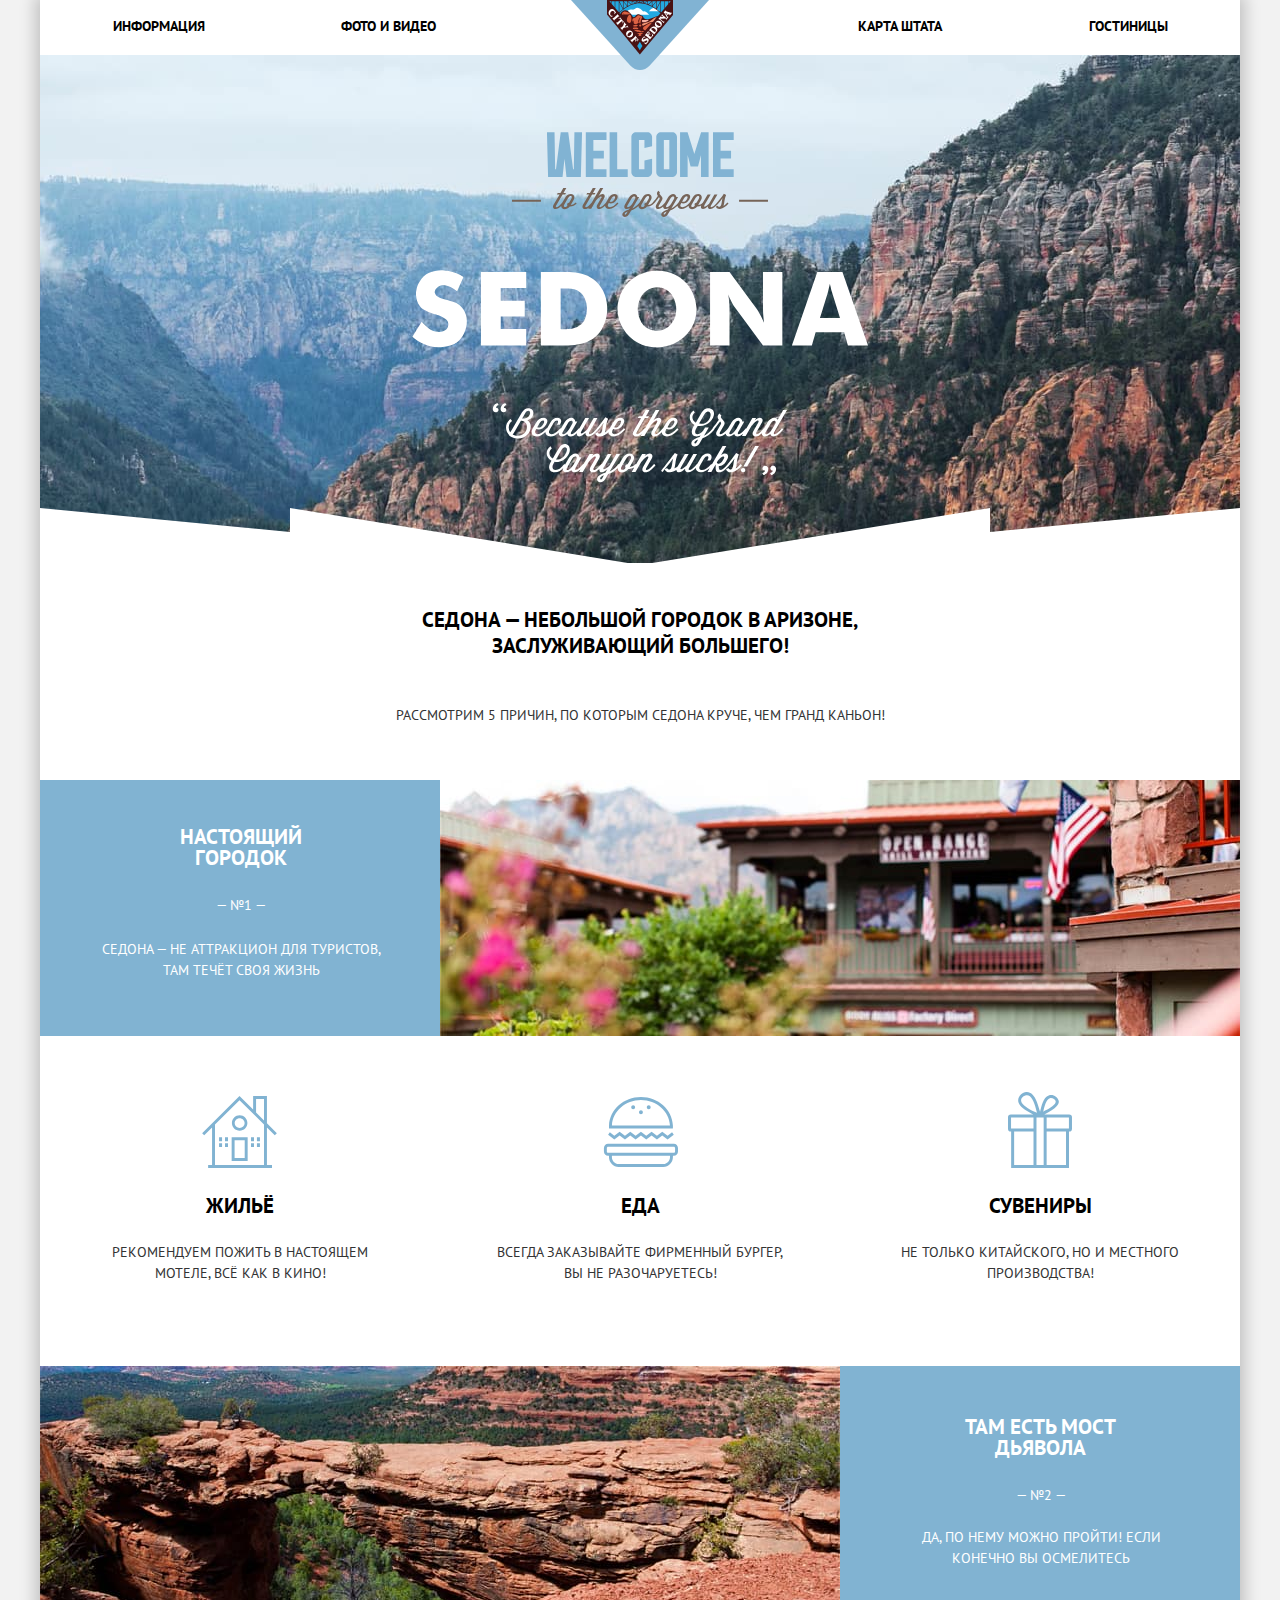
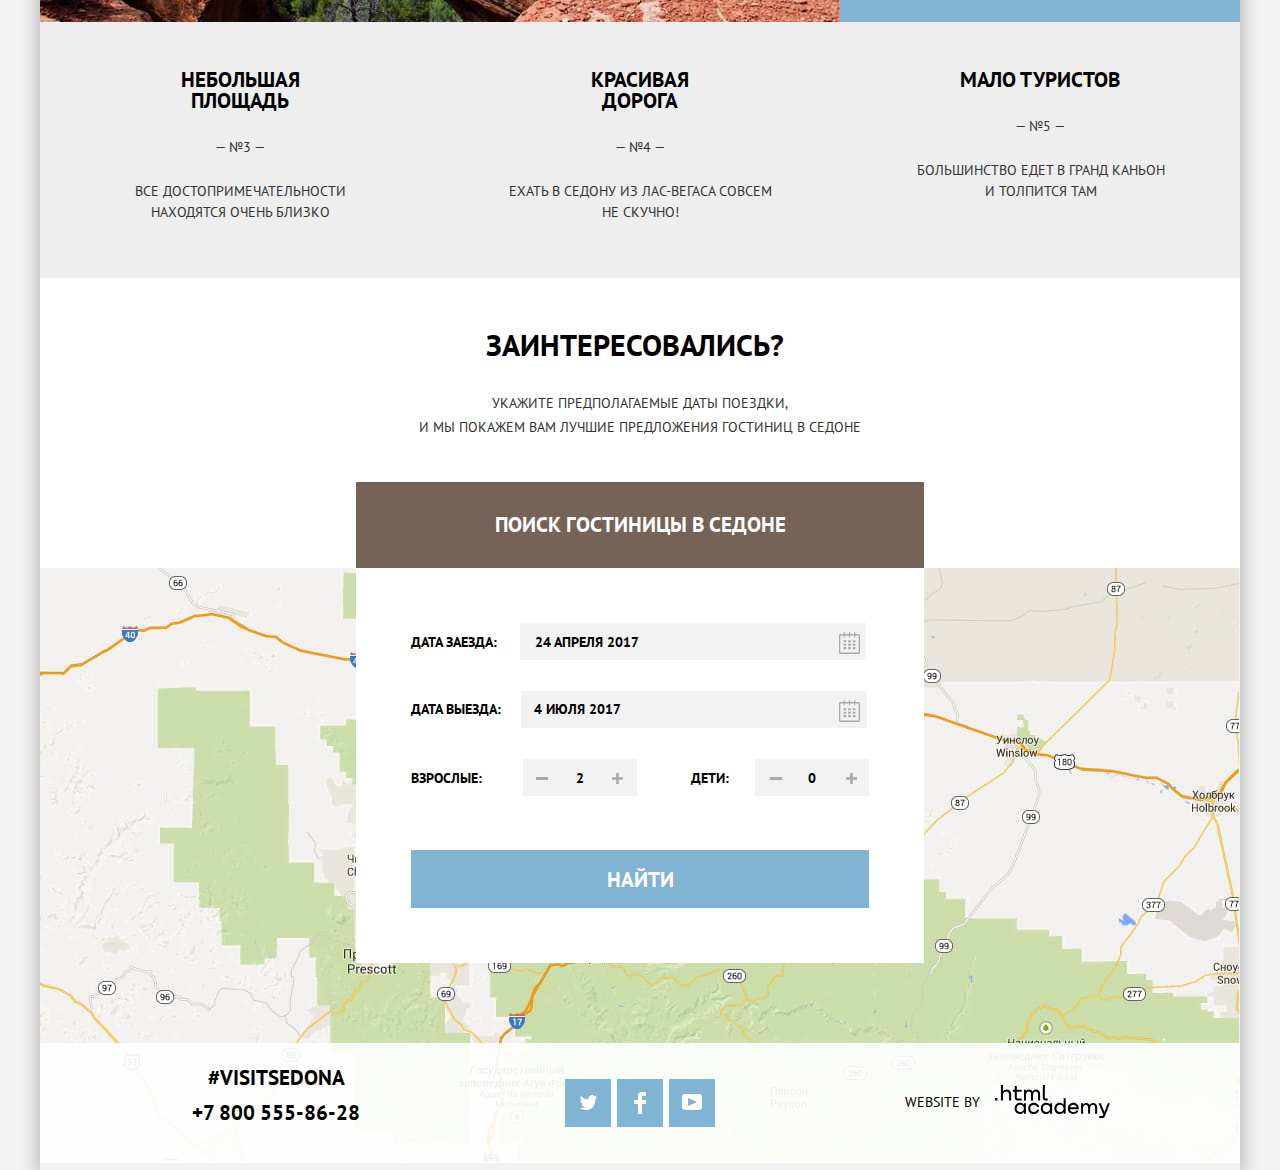
==== commit d4b4d156: "Доработка" ====
--- a/index.html
+++ b/index.html
@@ -9,7 +9,7 @@
   <link rel="apple-touch-icon" href="img/favicon/180.png">
   <link rel="manifest" href="manifest.webmanifest">
   <link rel="stylesheet" href="https://fonts.googleapis.com/css2?family=PT+Sans:ital,wght@0,400;0,700;1,400;1,700&display=swap">
-  <link href="normalize.css" rel="stylesheet">
+  <link href="style/normalize.css" rel="stylesheet">
   <link href="style/stylemin.css" rel="stylesheet">
 </head>
 
@@ -49,7 +49,7 @@
 
       <div class="block-l">
         <div class="block-left">
-          <b>настоящий<br>городок</b>
+          <b>настоящий городок</b>
           <span>— №1 —</span>
           <p>Седона — не аттракцион для туристов, там течёт своя жизнь</p>
         </div>
@@ -92,7 +92,7 @@
         <li class="box-item box-item-1">
           <b>НЕБОЛЬШАЯ ПЛОЩАДЬ</b><span>— №3 —</span>
           <p>все достопримечательности
-            <br>находятся очень близко</p>
+            находятся очень близко</p>
         </li>
         <li class="box-item box-item-2">
           <b>КРАСИВАЯ ДОРОГА</b><span>— №4 —</span>
@@ -116,8 +116,8 @@
       </div>
       <section class="map">
         <form class="search-form" action="#" method="POST">
-          <label class="entry" for="date-of-entry">дата заезда:
-            <button class="entry-calendar">
+          <label class="entry" for="date-of-entry-label">дата заезда:
+            <button class="entry-calendar" type="button" name="entry-calendar-button" id="date-of-entry-label">
               <svg width="21" height="23" viewBox="0 0 21 23" fill="none" xmlns="http://www.w3.org/2000/svg">
                 <path fill-rule="evenodd" clip-rule="evenodd" d="M16.406 3.02498H19.251C20.217 3.02498 21 3.84698 21 4.86198V21.164C21 22.179 20.217 23 19.251 23H1.75C0.784 23 0 22.179 0 21.164V4.86198C0 3.84698 0.784 3.02498 1.75 3.02498H4.593V1.64798C4.593 1.26698 4.887 0.958984 5.25 0.958984C5.612 0.958984 5.906 1.26698 5.906 1.64798V3.02498H9.844V1.64798C9.844 1.26698 10.138 0.958984 10.501 0.958984C10.862 0.958984 11.156 1.26698 11.156 1.64798V3.02498H15.094V1.64798C15.094 1.26698 15.387 0.958984 15.75 0.958984C16.112 0.958984 16.406 1.26698 16.406 1.64798V3.02498ZM19.5646 21.484C19.6466 21.3979 19.691 21.2828 19.688 21.164H19.689V4.86198C19.689 4.60898 19.493 4.40298 19.252 4.40298H16.407V5.78098C16.407 6.16198 16.113 6.46998 15.751 6.46998C15.388 6.46998 15.095 6.16198 15.095 5.78098V4.40298H11.157V5.78098C11.157 6.16198 10.863 6.46998 10.502 6.46998C10.139 6.46998 9.845 6.16198 9.845 5.78098V4.40298H5.907V5.78098C5.907 6.16198 5.613 6.46998 5.251 6.46998C4.888 6.46998 4.594 6.16198 4.594 5.78098V4.40298H1.75C1.50263 4.40953 1.30696 4.61458 1.312 4.86198V21.164C1.30696 21.4114 1.50263 21.6164 1.75 21.623H19.251C19.3698 21.6201 19.4826 21.5701 19.5646 21.484Z" />
                 <path fill-rule="evenodd" clip-rule="evenodd" d="M4.59399 9.2251H7.21899V11.2911H4.59399V9.2251ZM4.59399 12.6681H7.21899V14.7351H4.59399V12.6681ZM7.21899 16.1121H4.59399V18.1781H7.21899V16.1121ZM9.18799 16.1121H11.813V18.1781H9.18799V16.1121ZM11.813 12.6681H9.18799V14.7351H11.813V12.6681ZM9.18799 9.2251H11.813V11.2911H9.18799V9.2251ZM16.406 16.1121H13.781V18.1781H16.406V16.1121ZM13.781 12.6681H16.406V14.7351H13.781V12.6681ZM16.406 9.2251H13.781V11.2911H16.406V9.2251Z" />
@@ -126,15 +126,15 @@
             </button>
           </label>
           <input type="text" name="date-of-entry" value="24 апреля 2017" id="date-of-entry">
-          <label class="departure" for="date-of-departure">дата выезда:
-            <button class="departure-calendar" href="#">
+          <label class="departure" for="date-of-departure-label">дата выезда:
+            <button class="departure-calendar" type="button" name="departure-calendar-button" id="date-of-departure-label">
               <svg width="21" height="23" viewBox="0 0 21 23" fill="none" xmlns="http://www.w3.org/2000/svg">
                 <path fill-rule="evenodd" clip-rule="evenodd" d="M16.406 3.02498H19.251C20.217 3.02498 21 3.84698 21 4.86198V21.164C21 22.179 20.217 23 19.251 23H1.75C0.784 23 0 22.179 0 21.164V4.86198C0 3.84698 0.784 3.02498 1.75 3.02498H4.593V1.64798C4.593 1.26698 4.887 0.958984 5.25 0.958984C5.612 0.958984 5.906 1.26698 5.906 1.64798V3.02498H9.844V1.64798C9.844 1.26698 10.138 0.958984 10.501 0.958984C10.862 0.958984 11.156 1.26698 11.156 1.64798V3.02498H15.094V1.64798C15.094 1.26698 15.387 0.958984 15.75 0.958984C16.112 0.958984 16.406 1.26698 16.406 1.64798V3.02498ZM19.5646 21.484C19.6466 21.3979 19.691 21.2828 19.688 21.164H19.689V4.86198C19.689 4.60898 19.493 4.40298 19.252 4.40298H16.407V5.78098C16.407 6.16198 16.113 6.46998 15.751 6.46998C15.388 6.46998 15.095 6.16198 15.095 5.78098V4.40298H11.157V5.78098C11.157 6.16198 10.863 6.46998 10.502 6.46998C10.139 6.46998 9.845 6.16198 9.845 5.78098V4.40298H5.907V5.78098C5.907 6.16198 5.613 6.46998 5.251 6.46998C4.888 6.46998 4.594 6.16198 4.594 5.78098V4.40298H1.75C1.50263 4.40953 1.30696 4.61458 1.312 4.86198V21.164C1.30696 21.4114 1.50263 21.6164 1.75 21.623H19.251C19.3698 21.6201 19.4826 21.5701 19.5646 21.484Z" />
                 <path fill-rule="evenodd" clip-rule="evenodd" d="M4.59399 9.2251H7.21899V11.2911H4.59399V9.2251ZM4.59399 12.6681H7.21899V14.7351H4.59399V12.6681ZM7.21899 16.1121H4.59399V18.1781H7.21899V16.1121ZM9.18799 16.1121H11.813V18.1781H9.18799V16.1121ZM11.813 12.6681H9.18799V14.7351H11.813V12.6681ZM9.18799 9.2251H11.813V11.2911H9.18799V9.2251ZM16.406 16.1121H13.781V18.1781H16.406V16.1121ZM13.781 12.6681H16.406V14.7351H13.781V12.6681ZM16.406 9.2251H13.781V11.2911H16.406V9.2251Z" />
               </svg>
             </button>
-
           </label>
+
           <input type="text" name="date-of-departure" value="4 июля 2017 " id="date-of-departure">
           <div class="amount">
 
@@ -179,7 +179,7 @@
         <h2 class="visually-hidden">контакты</h2>
 
         <a class="contact-tag" href="#">#visitSEDONA</a>
-        <a class="contact-tel" href="tel:+7800555-86-28">+7 800 555-86-28</a>
+        <a class="contact-tel" href="tel:+78005558628">+7 800 555-86-28</a>
 
       </div>
       <div class="social-button">
--- a/style/stylemin.css
+++ b/style/stylemin.css
@@ -1 +1 @@
-:root{--basic-white:#fff;--basic-black:#000;--basic-black-opacity:rgba(0, 0, 0, .3);--basic-blue:#81b3d2;--basic-gray:#eee;--background-color:#f2f2f2;--background-color-opacity:rgba(255, 255, 255, .3);--button:#766357;--button-hover:#604e43;--button-active:#503e33;--button-visibility:rgba(255, 255, 255, .3);--social-button-hover:#669ec0;--social-button-active:#5496bd;--from-to:#cacaca;--button-detail-hover:#669ec0;--foother-color:rgba(255, 255, 255, .9);--bottom:#e5e5e5;--rating:#666;--toggle:#ababab;--box-shadow:rgba(0, 1, 1, .2);--search-shadow:rgba(0, 1, 1, .15);--amount-button:#a9a9a9;--footer-logo:#bdbbbc;--box-item-color:#333333}.page{height:100%}.page-body{font-family:"PT Sans",arial,sans-serif;font-size:14px;font-weight:400;line-height:26px;display:grid;min-width:960px;max-width:1200px;min-height:100%;margin:0;margin-right:auto;margin-left:auto;padding:0;text-transform:uppercase;color:var(--basic-black);background-color:var(--background-color);grid-template-rows:min-content 1fr min-content;align-content:start}a{text-decoration:none}img{max-width:100%;height:auto}.main-header{width:1200px;background-color:var(--basic-white)}.container{position:relative;width:1200px;margin-right:auto;margin-left:auto;box-shadow:0 0 15px 5px var(--box-shadow)}.center{width:1200px;margin:0 auto;padding:0 10px}.site-nav{font-size:14px;font-weight:700;line-height:26px;display:flex;box-sizing:border-box;width:1200px;margin:0;padding:0;padding-top:13px;padding-bottom:16px;list-style:none;flex-wrap:wrap;align-items:center;flex-direction:row}.site-nav-1{width:240px;margin-left:73px;text-align:left}.site-nav-2{width:240px;margin-left:-12px;text-align:left}.site-nav-3{width:240px;margin-left:121px;text-align:right}.site-nav-4{width:240px;text-align:right;margin-left:-14px}.site-nav .item-active{color:var(--button)}.header-logo{position:absolute;z-index:1;top:0;right:50%;display:block;margin-right:-69px}.site-nav a{color:var(--basic-black)}.site-nav a:hover{color:var(--basic-blue)}.site-nav a:active{color:var(--basic-black-opacity)}.site-nav a:focus{color:var(--button)}.visually-hidden{position:absolute;overflow:hidden;clip:rect(0 0 0 0);width:1px;height:1px;margin:-1px;padding:0;white-space:nowrap;border:0;clip-path:inset(100%)}.title-img{position:relative;display:flex;flex-direction:column;width:1200px;height:509;background-color:var(--background-color);background-image:url(../img/backgroundphoto.jpg);align-items:center}.title-img::after{position:absolute;bottom:0;left:0;display:block;width:100%;height:55px;margin-top:20px;content:'';background-image:url(../img/bottomwelcome.svg)}.welcome-svg{padding-top:77px}.gorgeous-svg{padding-top:10px}.sedona-svg{padding-top:53px;padding-bottom:80px}.slogan-site{box-sizing:border-box;width:1200px;margin:0;padding:0;text-align:center;background-color:var(--basic-white)}.slogan-site b{font-size:21px;line-height:26px;display:block;padding-top:44px;padding-bottom:43px;margin-left:380px;margin-right:380px}.slogan-site span{font-size:14px;line-height:26px;color:var(--box-item-color);display:block;padding-bottom:52px}.block-l{display:grid;width:1200px;grid-template-columns:400px 800px}.block-left{box-sizing:border-box;width:400px;height:256px;padding-top:46px;padding-right:47px;padding-bottom:54px;padding-left:47px;text-align:center;color:var(--basic-white);background-color:var(--basic-blue)}.img-block-left{width:800px;height:256px}.block-left b{font-size:21px;line-height:21px;display:block;margin:0;margin-bottom:24px;padding:0;text-align:center}.block-left span{line-height:21px}.block-left p{line-height:21px;display:block;margin-top:21px;padding:0}.thumb-list{display:flex;background-color:var(--basic-white)}.thumb-items{position:relative;display:flex;flex-direction:column;width:300px;padding-left:50px;padding-right:50px;text-align:center}.thumb-items h2{margin:0;padding:0;padding-top:159px;line-height:21px}.thumb-items p{line-height:21px;margin:0;padding:0;padding-top:26px;padding-bottom:82px;color:var(--box-item-color)}.thumb-items:nth-child(1) .icon-svg{position:absolute;top:60px;right:163px;width:75px;height:72px;background-image:url(../img/icon1.svg)}.thumb-items:nth-child(3) .icon-svg{position:absolute;top:55px;left:168px;width:64px;height:77px;background-image:url(../img/icon2.svg)}.thumb-items:nth-child(2) .icon-svg{position:absolute;top:61px;left:163px;width:75px;height:70px;background-image:url(../img/icon3.svg);background-repeat:no-repeat}.block-r{display:grid;width:1200px;grid-template-columns:800px 400px}.block-right{box-sizing:border-box;width:400px;height:256px;margin:0;padding:0;padding-top:50px;padding-right:48px;padding-bottom:52px;padding-left:50px;text-align:center;color:var(--basic-white);background-color:var(--basic-blue)}.block-right p{line-height:21px;margin:0;padding:0}.img-block-right{width:800px;height:256px;margin:0;padding:0}.block-right b{font-size:21px;line-height:21px;display:block;margin-left:75px;margin-right:76px;text-align:center}.block-right span{display:block;padding-top:27px;line-height:21px;margin-bottom:21px}.box-list{display:flex;box-sizing:border-box;width:1200px;margin:0;padding:0;list-style:none;text-align:center;background-color:var(--basic-gray)}.box-item{display:flex;flex-direction:column;box-sizing:border-box;width:400px}.box-item b{font-size:21px;line-height:21px;padding-top:47px;text-align:center;width:160px;padding-left:120px}.box-item p{font-size:14px;line-height:21px;padding-top:9px;padding-bottom:41px;color:var(--box-item-color);text-align:center}.box-item span{font-size:14px;line-height:21px;padding-top:26px;color:var(--box-item-color);text-align:center}.box-item-1 p{width:400px}.box-item-2 p{width:280px;padding-left:60px}.box-item-3 p{width:250px;padding-left:76px}.button{width:586px;height:86px}.filters{display:flex;text-align:start;background-color:var(--basic-white);background-image:url(../img/backgroundcatalog.jpg)}.filter-option{padding-top:25px;padding-left:42px}.filter-option label{position:relative;display:block;cursor:pointer;user-select:none}.filter-input-checkbox+label::before{position:absolute;top:0;left:-40px;width:23px;height:23px;content:'';background-image:url(../img/checkbox-off.svg)}.filter-input-checkbox:checked+label::before{position:absolute;top:0;left:-40px;width:26px;height:23px;content:'';background-image:url(../img/checkbox-on.svg)}.filter-input-checkbox:checked:disabled+label::before{position:absolute;top:0;left:-40px;width:26px;height:23px;content:'';background-image:url(../img/checkbox-on-disabled.svg);background-repeat:no-repeat}.filter-input-checkbox:disabled+label::before{position:absolute;top:0;left:-40px;width:26px;height:23px;content:'';background-image:url(../img/checkbox-off-disabled.svg);background-repeat:no-repeat}.filter-benefits{width:250px;margin:0;padding:0;padding-bottom:32px;padding-left:70px}.filter-benefits ul{margin:0;padding:0;list-style:none}.filter-benefits legend{font-size:16px;font-weight:700;padding-top:26px}.filter-type{width:300px;margin:0;padding:0;padding-left:5px}.filter-type legend{font-size:16px;font-weight:700;padding-top:26px}.filter-type ul{margin:0;margin:0;padding:0;padding:0;list-style:none;list-style:none}.slider-price legend{font-size:16px;font-weight:700;padding-top:23px;color:var(--basic-white)}.range-filter{position:relative;width:350px;margin-top:5px;margin-left:3px}.range-controls{position:relative;width:316px}.range-controls .scale{height:2px;width:183px;margin-top:20px;padding-right:73px;background:var(--basic-white)}.range-controls .bar{width:80%;height:2px;background:var(--background-color-opacity);padding-left:170px}.range-controls .toggle{position:absolute;top:-10px;left:0;width:4px;height:4px;padding:0;cursor:pointer;border:8px solid #fff;border-radius:50%;background-color:var(--toggle);box-shadow:0 2px 1px 0 var(--toggle)}.min-price{padding-left:65px}.max-price{padding-left:63px}.price-controls{display:flex;width:312px;height:32px;border:2px solid var(--basic-white);border-radius:2px}.range-filter::after{position:absolute;top:7px;left:158px;width:2px;height:22px;content:'';background-image:url(../img/stick.svg)}.price-controls label{display:flex;align-items:center;justify-content:center}.price-controls input{font-family:inherit;font-size:inherit;width:60px;margin:0;padding-top:0;padding-right:5px;line-height:21px;color:var(--basic-white);border:none;background:0 0}.range-controls .toggle-max{left:252px}.box-button{display:flex;flex-direction:column;padding-top:55px;text-align:center;background-color:var(--basic-white)}.range-controls button{font-size:14px;line-height:21px;font:inherit;position:absolute;top:35px;right:95px;padding:3px 33px;cursor:pointer;text-transform:uppercase;color:#fff;border:2px solid #fff;background:0 0}.box-button b{font-size:30px;line-height:24px;padding-right:10px;padding-bottom:34px;text-align:center}.box-button span{font-size:14px;line-height:24px;color:var(--box-item-color);text-align:center}.button{font:inherit;font-size:21px;font-weight:700;line-height:26px;width:568px;height:86px;margin-left:316px;text-align:center;vertical-align:middle;text-transform:uppercase;color:var(--basic-white);border:none;background-color:var(--button);margin-top:43px}.button:hover{background-color:var(--button-hover)}.button:active{color:var(--button-visibility);background-color:var(--button-active)}.range-controls button:hover{color:var(--basic-black);background-color:var(--basic-white)}.toggle:hover{transform:scale(1.2)}.search-form:focus input{outline:2px solid var(--bottom);background-color:var(--basic-white)}.search-form{font-weight:700;line-height:26px;position:absolute;left:50%;display:flex;box-sizing:border-box;width:568px;height:395px;margin-left:-284px;padding:55px;background-color:var(--basic-white);box-shadow:var(--search-shadow);flex-wrap:wrap;align-content:space-between;align-items:center}.search-form .departure{padding-bottom:20px}.search-form input[name=date-of-entry]{width:327px;height:31px;background-color:var(--background-color);border:none;text-transform:uppercase;font:inherit;padding-left:13px;margin-left:23px;border:2px solid var(--background-color);cursor:pointer}.search-form input[name=date-of-departure]{width:329px;height:31px;background-color:var(--background-color);border:none;text-transform:uppercase;font:inherit;margin-bottom:19px;margin-left:20px;padding-left:11px;border:2px solid var(--background-color);cursor:pointer}.entry-calendar{position:absolute;top:62px;right:58px;border:none;background:inherit}.entry-calendar svg{fill:var(--amount-button)}.departure-calendar{position:absolute;top:130px;right:58px;border:none;background:inherit}.departure-calendar svg{fill:var(--amount-button)}.amount{display:flex;box-sizing:border-box;width:458px;height:40px;padding-bottom:42px;justify-content:space-between;align-items:center}.amount label{padding-top:1px}.amount button{width:40px;height:37px;color:var(--amount-button);border:none;background-color:var(--background-color)}.amount input{width:26px;height:31px;font:inherit;font-size:14px;line-height:26px;text-align:center;border:none;background-color:var(--background-color);border:2px solid var(--background-color);cursor:pointer}.button-minus-adults{position:relative;margin-left:41px}.button-minus-adults svg{position:absolute;top:18px;left:13px;fill:var(--amount-button)}.button-plus-adults{position:relative;margin-right:53px}.button-plus-adults svg{position:absolute;top:14px;left:15px;fill:var(--amount-button)}.button-minus-children{position:relative;margin-left:26px}.button-minus-children svg{position:absolute;top:18px;left:15px;fill:var(--amount-button)}.button-plus-children{position:relative}.button-plus-children svg{position:absolute;top:14px;left:17px;fill:var(--amount-button)}.map iframe{width:1199px;height:594px;border:0;background:var(--background-color);background-image:url(../img/map.jpg);background-repeat:no-repeat}.search-button{font:inherit;font-size:21px;line-height:21px;width:100%;width:458px;height:58px;text-transform:uppercase;color:var(--basic-white);border:medium;background-color:var(--basic-blue)}.main-footer{position:absolute;bottom:7px;display:flex;box-sizing:border-box;width:1200px;height:120px;background-color:var(--foother-color);align-self:center;justify-content:space-between}.main-footer-catalog{bottom:0;display:flex;box-sizing:border-box;width:1200px;height:120px;background-color:var(--foother-color);align-self:center;justify-content:space-between}.footer-contact{display:flex;flex-direction:column;box-sizing:border-box;width:400px;margin:0;padding:0;padding-top:12px;flex-wrap:wrap;align-items:center;justify-content:flex-start}.social-button{display:flex;box-sizing:border-box;width:400px;align-items:center;justify-content:center}.footer-logo{display:flex;box-sizing:border-box;width:400px;align-items:center;justify-content:center}.footer-logo-link svg{padding-top:5px;padding-right:65px;fill:var(--basic-black)}.footer-logo span{padding-right:15px;padding-bottom:2px}.contact-tel{font-size:21px;font-weight:700;line-height:26px;display:block;margin-left:72px;text-align:center;text-decoration:none;color:var(--basic-black)}.contact-tag{font-size:21px;font-weight:700;line-height:26px;display:block;box-sizing:border-box;margin-left:73px;padding-top:10px;padding-bottom:9px;text-align:center;text-decoration:none;color:var(--basic-black)}.twitter{position:relative;width:46px;height:48px;margin-right:6px;background-color:var(--basic-blue)}.twitter a{position:absolute;top:14px;right:14px}.facebook a{position:absolute;top:13px;right:17px}.youtube a{position:absolute;top:13px;right:13px}.facebook,.youtube{position:relative;width:46px;height:48px;margin-right:6px;background-color:var(--basic-blue)}.youtube{margin-right:0}.search-form input[name=date-of-entry]:focus{outline:0;background-color:var(--basic-white);border:2px solid var(--bottom)}.search-form input[name=date-of-departure]:focus{outline:0;background-color:var(--basic-white);border:2px solid var(--bottom)}.amount input:focus{outline:0;background-color:var(--basic-white);border:2px solid var(--bottom)}.button-minus-adults:hover svg{fill:var(--basic-black)}.button-minus-adults:active svg{fill:var(--basic-blue)}.button-plus-adults:hover svg{fill:var(--basic-black)}.button-plus-adults:active svg{fill:var(--basic-blue)}.button-minus-children:hover svg{fill:var(--basic-black)}.button-minus-children:active svg{fill:var(--basic-blue)}.button-plus-children:hover svg{fill:var(--basic-black)}.button-plus-children:active svg{fill:var(--basic-blue)}.entry svg:hover{fill:var(--basic-black)}.entry svg:active{fill:var(--basic-blue)}.departure svg:hover{fill:var(--basic-black)}.departure svg:active{fill:var(--basic-blue)}.search-button:hover{background-color:var(--social-button-hover)}.search-button:active{color:var(--button-visibility);background-color:var(--social-button-active)}.twitter:hover{background-color:var(--social-button-hover)}.twitter:active{background-color:var(--social-button-active)}.twitter:active img{opacity:.5}.facebook:hover{background-color:var(--social-button-hover)}.facebook:active{background-color:var(--social-button-active)}.facebook:active img{opacity:.5}.youtube:hover{background-color:var(--social-button-hover)}.youtube:active img{opacity:.5}.youtube:active{background-color:var(--social-button-active)}.footer-logo-link:hover svg{fill:var(--basic-blue)}.footer-logo-link:active svg{fill:var(--footer-logo)}.filter{display:grid;background-image:url(../img/backgroundcatalog.jpg);grid-template-columns:1fr 1fr 1fr}.filter ul{list-style:none}.filter legend{font-size:16px;font-weight:700;line-height:21px;color:var(--basic-white)}.filter-benefits{font-size:14px;font-weight:400;line-height:21px;color:var(--basic-white);border:none}.filter-type{font-size:14px;font-weight:400;line-height:21px;color:var(--basic-white);border:none}.slider-price{padding-left:181px;border:none}.slider-price label{font-size:14px;font-weight:400;line-height:21px;color:var(--basic-white);background:0 0}.price-button{font:inherit;font-size:14px;font-weight:400;line-height:21px;text-align:center;vertical-align:middle;text-transform:uppercase;color:var(--basic-white);border-style:solid;border-color:var(--basic-white);border-radius:2px}.price-button:hover{color:var(--basic-black);background-color:var(--basic-white)}.sort{display:flex;box-sizing:border-box;width:1200px;padding-top:29px;padding-right:73px;padding-bottom:31px;padding-left:73px;border-bottom:1px solid var(--bottom);background-color:var(--basic-white);align-items:center}.sorting-result{font-size:21px;font-weight:700;line-height:26px;width:163px;color:var(--basic-black)}.sorting{font-size:12px;display:flex;width:845px}.sorting-list{display:flex;margin:0;padding:0;padding-left:40px;list-style:none;color:var(--basic-black)}.sorting-list .item-active{color:var(--basic-blue);border-bottom:none;opacity:1}.sorting-item{padding-right:33px}.sorting-item a{opacity:.3;color:var(--basic-black);border-bottom:1px dashed var(--basic-blue)}.sorting-from{display:flex}.sorting-from-list{display:flex;margin:0;padding:0;list-style:none}.sorting-from-list li{padding-left:12px}.sorting-from-link svg{fill:var(--from-to)}.item-active svg{fill:var(--basic-blue)}.sorting-item a:hover{opacity:1;color:var(--basic-blue)}.sorting-item a:focus{opacity:1;color:var(--basic-blue);border-bottom:none}.sorting-item a:active{opacity:1;color:var(--basic-black);border-bottom:none}.sort-from{font-size:11px;text-decoration:none;color:var(--from-to)}.sorting-from-link:hover svg{fill:var(--basic-black)}.sorting-from-link:focus svg{fill:var(--basic-blue)}.sorting-from-link:active svg{fill:var(--basic-blue)}.result{width:1200px}.list-result{display:flex;width:auto;height:150px;padding-left:73px;border-bottom:1px solid var(--bottom);background-color:var(--basic-white);align-items:center}.result-img{display:block;width:164px;height:90px}.result-description{display:flex;width:780px;min-height:100px;margin-right:6px;flex-wrap:wrap;align-content:flex-start}.result-description-h2{min-width:780px;margin:0;padding-bottom:5px}.result-description-a{text-decoration:none;color:var(--basic-black)}.button-detail{margin-right:6px}.button-detail span{line-height:21px;color:var(--box-item-color)}.button-confirm span{line-height:21px;color:var(--box-item-color)}.button-confirm a{font-weight:700;display:block;line-height:21px;width:142px;height:24px;margin-top:12px;padding-top:3px;text-align:center;color:var(--basic-white);background-color:var(--button)}.button-detail a{font-weight:700;line-height:21px;display:block;width:110px;height:24px;padding-top:3px;margin-top:12px;text-align:center;color:var(--basic-white);background-color:var(--basic-blue)}.rating{display:flex;flex-direction:column;width:110px;height:90px;justify-content:space-between}.rating-star{display:flex;margin:0;padding:0;padding-right:4px;justify-content:flex-end}.rating-star li{padding-left:5px;list-style:none}.rating-figure{width:110px;height:23px;padding-top:4px;margin-left:-5px;line-height:21px;text-align:center;color:var(--rating);background-color:var(--background-color)}.result-description-a:hover{color:var(--basic-blue)}.result-description-a:active{opacity:.3;color:var(--basic-black)}.button-detail a:hover{color:var(--basic-white);background-color:var(--button-detail-hover)}.button-detail a:active{color:var(--button-visibility);background-color:var(--button-detail-hover)}.button-confirm a:hover{color:var(--basic-white);background-color:var(--button-hover)}.button-confirm a:active{color:var(--button-visibility);background-color:var(--button-active)}
+:root{--basic-white:#fff;--basic-black:#000;--basic-black-opacity:rgba(0, 0, 0, .3);--basic-blue:#81b3d2;--basic-gray:#eee;--background-color:#f2f2f2;--background-color-opacity:rgba(255, 255, 255, .3);--button:#766357;--button-hover:#604e43;--button-active:#503e33;--button-visibility:rgba(255, 255, 255, .3);--social-button-hover:#669ec0;--social-button-active:#5496bd;--from-to:#cacaca;--button-detail-hover:#669ec0;--foother-color:rgba(255, 255, 255, .9);--bottom:#e5e5e5;--rating:#666;--toggle:#ababab;--box-shadow:rgba(0, 1, 1, .2);--search-shadow:rgba(0, 1, 1, .15);--amount-button:#a9a9a9;--footer-logo:#bdbbbc;--box-item-color:#333333}.page{height:100%}.page-body{font-family:"PT Sans",arial,sans-serif;font-size:14px;font-weight:400;line-height:26px;display:grid;min-width:960px;max-width:1200px;min-height:100%;margin:0;margin-right:auto;margin-left:auto;padding:0;text-transform:uppercase;color:var(--basic-black);background-color:var(--background-color);grid-template-rows:min-content 1fr min-content;align-content:start}a{text-decoration:none}img{max-width:100%;height:auto}.main-header{width:1200px;background-color:var(--basic-white)}.container{position:relative;width:1200px;margin-right:auto;margin-left:auto;box-shadow:0 0 15px 5px var(--box-shadow)}.center{width:1200px;margin:0 auto;padding:0 10px}.site-nav{font-size:14px;font-weight:700;line-height:26px;display:flex;box-sizing:border-box;width:1200px;margin:0;padding:0;padding-top:13px;padding-bottom:16px;list-style:none;flex-wrap:wrap;align-items:center;flex-direction:row}.site-nav-1{width:240px;margin-left:73px;text-align:left}.site-nav-2{width:240px;margin-left:-12px;text-align:left}.site-nav-3{width:240px;margin-left:121px;text-align:right}.site-nav-4{width:240px;text-align:right;margin-left:-14px}.site-nav .item-active{color:var(--button)}.header-logo{position:absolute;z-index:1;top:0;right:50%;display:block;margin-right:-69px}.site-nav a{color:var(--basic-black)}.site-nav a:hover{color:var(--basic-blue)}.site-nav a:active{color:var(--basic-black-opacity)}.site-nav a:focus{color:var(--button)}.visually-hidden{position:absolute;overflow:hidden;clip:rect(0 0 0 0);width:1px;height:1px;margin:-1px;padding:0;white-space:nowrap;border:0;clip-path:inset(100%)}.title-img{position:relative;display:flex;flex-direction:column;width:1200px;height:509;background-color:var(--background-color);background-image:url(../img/backgroundphoto.jpg);align-items:center}.title-img::after{position:absolute;bottom:0;left:0;display:block;width:100%;height:55px;margin-top:20px;content:'';background-image:url(../img/bottomwelcome.svg)}.welcome-svg{padding-top:77px}.gorgeous-svg{padding-top:10px}.sedona-svg{padding-top:53px;padding-bottom:80px}.slogan-site{box-sizing:border-box;width:1200px;margin:0;padding:0;text-align:center;background-color:var(--basic-white)}.slogan-site b{font-size:21px;line-height:26px;display:block;padding-top:44px;padding-bottom:43px;margin-left:380px;margin-right:380px}.slogan-site span{font-size:14px;line-height:26px;color:var(--box-item-color);display:block;padding-bottom:52px}.block-l{display:grid;width:1200px;grid-template-columns:400px 800px}.block-left{box-sizing:border-box;width:400px;height:256px;padding-top:46px;padding-right:46px;padding-bottom:54px;padding-left:48px;text-align:center;color:var(--basic-white);background-color:var(--basic-blue)}.img-block-left{width:800px;height:256px}.block-left b{font-size:21px;line-height:21px;display:block;margin:0;margin-bottom:24px;padding:0;text-align:center;padding-left:50px;padding-right:50px}.block-left span{line-height:21px}.block-left p{line-height:21px;display:block;margin-top:21px;padding:0}.thumb-list{display:flex;background-color:var(--basic-white)}.thumb-items{position:relative;display:flex;flex-direction:column;width:300px;padding-left:50px;padding-right:50px;text-align:center}.thumb-items h2{margin:0;padding:0;padding-top:159px;line-height:21px}.thumb-items p{line-height:21px;margin:0;padding:0;padding-top:26px;padding-bottom:82px;color:var(--box-item-color)}.thumb-items:nth-child(1) .icon-svg{position:absolute;top:60px;right:163px;width:75px;height:72px;background-image:url(../img/icon1.svg)}.thumb-items:nth-child(3) .icon-svg{position:absolute;top:55px;left:168px;width:64px;height:77px;background-image:url(../img/icon2.svg)}.thumb-items:nth-child(2) .icon-svg{position:absolute;top:61px;left:163px;width:75px;height:70px;background-image:url(../img/icon3.svg);background-repeat:no-repeat}.block-r{display:grid;width:1200px;grid-template-columns:800px 400px}.block-right{box-sizing:border-box;width:400px;height:256px;margin:0;padding:0;padding-top:50px;padding-right:48px;padding-bottom:52px;padding-left:50px;text-align:center;color:var(--basic-white);background-color:var(--basic-blue)}.block-right p{line-height:21px;margin:0;padding:0}.img-block-right{width:800px;height:256px;margin:0;padding:0}.block-right b{font-size:21px;line-height:21px;display:block;margin-left:75px;margin-right:76px;text-align:center}.block-right span{display:block;padding-top:27px;line-height:21px;margin-bottom:21px}.box-list{display:flex;box-sizing:border-box;width:1200px;margin:0;padding:0;list-style:none;text-align:center;background-color:var(--basic-gray)}.box-item{display:flex;flex-direction:column;box-sizing:border-box;width:400px}.box-item b{font-size:21px;line-height:21px;padding-top:47px;text-align:center;width:160px;padding-left:120px}.box-item p{font-size:14px;line-height:21px;padding-top:9px;padding-bottom:41px;color:var(--box-item-color);text-align:center}.box-item span{font-size:14px;line-height:21px;padding-top:26px;color:var(--box-item-color);text-align:center}.box-item-1 p{width:286px;padding-left:57px}.box-item-2 p{width:280px;padding-left:60px}.box-item-3 p{width:250px;padding-left:76px}.button{width:586px;height:86px}.filters{display:flex;text-align:start;background-color:var(--basic-white);background-image:url(../img/backgroundcatalog.jpg)}.filter-option{padding-top:25px;padding-left:42px}.filter-option label{position:relative;display:block;cursor:pointer;user-select:none}.filter-input-checkbox+label::before{position:absolute;top:0;left:-40px;width:23px;height:23px;content:'';background-image:url(../img/checkbox-off.svg)}.filter-input-checkbox:checked+label::before{position:absolute;top:0;left:-40px;width:26px;height:23px;content:'';background-image:url(../img/checkbox-on.svg)}.filter-input-checkbox:checked:disabled+label::before{position:absolute;top:0;left:-40px;width:26px;height:23px;content:'';background-image:url(../img/checkbox-on-disabled.svg);background-repeat:no-repeat}.filter-input-checkbox:disabled+label::before{position:absolute;top:0;left:-40px;width:26px;height:23px;content:'';background-image:url(../img/checkbox-off-disabled.svg);background-repeat:no-repeat}.filter-benefits{width:250px;margin:0;padding:0;padding-bottom:32px;padding-left:70px}.filter-benefits ul{margin:0;padding:0;list-style:none}.filter-benefits legend{font-size:16px;font-weight:700;padding-top:26px}.filter-type{width:300px;margin:0;padding:0;padding-left:5px}.filter-type legend{font-size:16px;font-weight:700;padding-top:26px}.filter-type ul{margin:0;margin:0;padding:0;padding:0;list-style:none;list-style:none}.slider-price legend{font-size:16px;font-weight:700;padding-top:23px;color:var(--basic-white)}.range-filter{position:relative;width:350px;margin-top:5px;margin-left:3px}.range-controls{position:relative;width:316px}.range-controls .scale{height:2px;width:183px;margin-top:20px;padding-right:73px;background:var(--basic-white)}.range-controls .bar{width:80%;height:2px;background:var(--background-color-opacity);padding-left:170px}.range-controls .toggle{position:absolute;top:-10px;left:0;width:4px;height:4px;padding:0;cursor:pointer;border:8px solid #fff;border-radius:50%;background-color:var(--toggle);box-shadow:0 2px 1px 0 var(--toggle)}.min-price{padding-left:65px}.max-price{padding-left:63px}.price-controls{display:flex;width:312px;height:32px;border:2px solid var(--basic-white);border-radius:2px}.range-filter::after{position:absolute;top:7px;left:158px;width:2px;height:22px;content:'';background-image:url(../img/stick.svg)}.price-controls label{display:flex;align-items:center;justify-content:center}.price-controls input{font-family:inherit;font-size:inherit;width:60px;margin:0;padding-top:0;padding-right:5px;line-height:21px;color:var(--basic-white);border:none;background:0 0}.range-controls .toggle-max{left:252px}.box-button{display:flex;flex-direction:column;padding-top:55px;text-align:center;background-color:var(--basic-white)}.range-controls button{font-size:14px;line-height:21px;font:inherit;position:absolute;top:35px;right:95px;padding:3px 33px;cursor:pointer;text-transform:uppercase;color:#fff;border:2px solid #fff;background:0 0}.box-button b{font-size:30px;line-height:24px;padding-right:10px;padding-bottom:34px;text-align:center}.box-button span{font-size:14px;line-height:24px;color:var(--box-item-color);text-align:center}.button{font:inherit;font-size:21px;font-weight:700;line-height:26px;width:568px;height:86px;margin-left:316px;text-align:center;vertical-align:middle;text-transform:uppercase;color:var(--basic-white);border:none;background-color:var(--button);margin-top:43px}.button:hover{background-color:var(--button-hover)}.button:active{color:var(--button-visibility);background-color:var(--button-active)}.range-controls button:hover{color:var(--basic-black);background-color:var(--basic-white)}.toggle:hover{transform:scale(1.2)}.search-form:focus input{outline:2px solid var(--bottom);background-color:var(--basic-white)}.search-form{font-weight:700;line-height:26px;position:absolute;left:50%;display:flex;box-sizing:border-box;width:568px;height:395px;margin-left:-284px;padding:55px;background-color:var(--basic-white);box-shadow:var(--search-shadow);flex-wrap:wrap;align-content:space-between;align-items:center}.search-form .departure{padding-bottom:20px}.search-form input[name=date-of-entry]{width:327px;height:31px;background-color:var(--background-color);border:none;text-transform:uppercase;font:inherit;padding-left:13px;margin-left:23px;border:2px solid var(--background-color);cursor:pointer}.search-form input[name=date-of-departure]{width:329px;height:31px;background-color:var(--background-color);border:none;text-transform:uppercase;font:inherit;margin-bottom:19px;margin-left:20px;padding-left:11px;border:2px solid var(--background-color);cursor:pointer}.entry-calendar{position:absolute;top:62px;right:58px;border:none;background:inherit}.entry-calendar svg{fill:var(--amount-button)}.departure-calendar{position:absolute;top:130px;right:58px;border:none;background:inherit}.departure-calendar svg{fill:var(--amount-button)}.amount{display:flex;box-sizing:border-box;width:458px;height:40px;padding-bottom:42px;justify-content:space-between;align-items:center}.amount label{padding-top:1px}.amount button{width:40px;height:37px;color:var(--amount-button);border:none;background-color:var(--background-color)}.amount input{width:26px;height:31px;font:inherit;font-size:14px;line-height:26px;text-align:center;border:none;background-color:var(--background-color);border:2px solid var(--background-color);cursor:pointer}.button-minus-adults{position:relative;margin-left:41px}.button-minus-adults svg{position:absolute;top:18px;left:13px;fill:var(--amount-button)}.button-plus-adults{position:relative;margin-right:53px}.button-plus-adults svg{position:absolute;top:14px;left:15px;fill:var(--amount-button)}.button-minus-children{position:relative;margin-left:26px}.button-minus-children svg{position:absolute;top:18px;left:15px;fill:var(--amount-button)}.button-plus-children{position:relative}.button-plus-children svg{position:absolute;top:14px;left:17px;fill:var(--amount-button)}.map iframe{width:1199px;height:594px;border:0;background:var(--background-color);background-image:url(../img/map.jpg);background-repeat:no-repeat}.search-button{font:inherit;font-size:21px;line-height:21px;width:100%;width:458px;height:58px;text-transform:uppercase;color:var(--basic-white);border:medium;background-color:var(--basic-blue)}.main-footer{position:absolute;bottom:7px;display:flex;box-sizing:border-box;width:1200px;height:120px;background-color:var(--foother-color);align-self:center;justify-content:space-between}.main-footer-catalog{bottom:0;display:flex;box-sizing:border-box;width:1200px;height:120px;background-color:var(--foother-color);align-self:center;justify-content:space-between}.footer-contact{display:flex;flex-direction:column;box-sizing:border-box;width:400px;margin:0;padding:0;padding-top:12px;flex-wrap:wrap;align-items:center;justify-content:flex-start}.social-button{display:flex;box-sizing:border-box;width:400px;align-items:center;justify-content:center}.footer-logo{display:flex;box-sizing:border-box;width:400px;align-items:center;justify-content:center}.footer-logo-link svg{padding-top:5px;padding-right:65px;fill:var(--basic-black)}.footer-logo span{padding-right:15px;padding-bottom:2px}.contact-tel{font-size:21px;font-weight:700;line-height:26px;display:block;margin-left:72px;text-align:center;text-decoration:none;color:var(--basic-black)}.contact-tag{font-size:21px;font-weight:700;line-height:26px;display:block;box-sizing:border-box;margin-left:73px;padding-top:10px;padding-bottom:9px;text-align:center;text-decoration:none;color:var(--basic-black)}.twitter{position:relative;width:46px;height:48px;margin-right:6px;background-color:var(--basic-blue)}.twitter a{position:absolute;top:14px;right:14px}.facebook a{position:absolute;top:13px;right:17px}.youtube a{position:absolute;top:13px;right:13px}.facebook,.youtube{position:relative;width:46px;height:48px;margin-right:6px;background-color:var(--basic-blue)}.youtube{margin-right:0}.search-form input[name=date-of-entry]:focus{outline:0;background-color:var(--basic-white);border:2px solid var(--bottom)}.search-form input[name=date-of-departure]:focus{outline:0;background-color:var(--basic-white);border:2px solid var(--bottom)}.amount input:focus{outline:0;background-color:var(--basic-white);border:2px solid var(--bottom)}.button-minus-adults:hover svg{fill:var(--basic-black)}.button-minus-adults:active svg{fill:var(--basic-blue)}.button-plus-adults:hover svg{fill:var(--basic-black)}.button-plus-adults:active svg{fill:var(--basic-blue)}.button-minus-children:hover svg{fill:var(--basic-black)}.button-minus-children:active svg{fill:var(--basic-blue)}.button-plus-children:hover svg{fill:var(--basic-black)}.button-plus-children:active svg{fill:var(--basic-blue)}.entry svg:hover{fill:var(--basic-black)}.entry svg:active{fill:var(--basic-blue)}.departure svg:hover{fill:var(--basic-black)}.departure svg:active{fill:var(--basic-blue)}.search-button:hover{background-color:var(--social-button-hover)}.search-button:active{color:var(--button-visibility);background-color:var(--social-button-active)}.twitter:hover{background-color:var(--social-button-hover)}.twitter:active{background-color:var(--social-button-active)}.twitter:active img{opacity:.5}.facebook:hover{background-color:var(--social-button-hover)}.facebook:active{background-color:var(--social-button-active)}.facebook:active img{opacity:.5}.youtube:hover{background-color:var(--social-button-hover)}.youtube:active img{opacity:.5}.youtube:active{background-color:var(--social-button-active)}.footer-logo-link:hover svg{fill:var(--basic-blue)}.footer-logo-link:active svg{fill:var(--footer-logo)}.filter{display:grid;background-image:url(../img/backgroundcatalog.jpg);grid-template-columns:1fr 1fr 1fr}.filter ul{list-style:none}.filter legend{font-size:16px;font-weight:700;line-height:21px;color:var(--basic-white)}.filter-benefits{font-size:14px;font-weight:400;line-height:21px;color:var(--basic-white);border:none}.filter-type{font-size:14px;font-weight:400;line-height:21px;color:var(--basic-white);border:none}.slider-price{padding-left:181px;border:none}.slider-price label{font-size:14px;font-weight:400;line-height:21px;color:var(--basic-white);background:0 0}.price-button{font:inherit;font-size:14px;font-weight:400;line-height:21px;text-align:center;vertical-align:middle;text-transform:uppercase;color:var(--basic-white);border-style:solid;border-color:var(--basic-white);border-radius:2px}.price-button:hover{color:var(--basic-black);background-color:var(--basic-white)}.sort{display:flex;box-sizing:border-box;width:1200px;padding-top:29px;padding-right:73px;padding-bottom:31px;padding-left:73px;border-bottom:1px solid var(--bottom);background-color:var(--basic-white);align-items:center}.sorting-result{font-size:21px;font-weight:700;line-height:26px;width:163px;color:var(--basic-black)}.sorting{font-size:12px;display:flex;width:845px}.sorting-list{display:flex;margin:0;padding:0;padding-left:40px;list-style:none;color:var(--basic-black)}.sorting-list .item-active{color:var(--basic-blue);border-bottom:none;opacity:1}.sorting-item{padding-right:33px}.sorting-item a{opacity:.3;color:var(--basic-black);border-bottom:1px dashed var(--basic-blue)}.sorting-from{display:flex}.sorting-from-list{display:flex;margin:0;padding:0;list-style:none}.sorting-from-list li{padding-left:12px}.sorting-from-link svg{fill:var(--from-to)}.item-active svg{fill:var(--basic-blue)}.sorting-item a:hover{opacity:1;color:var(--basic-blue)}.sorting-item a:focus{opacity:1;color:var(--basic-blue);border-bottom:none}.sorting-item a:active{opacity:1;color:var(--basic-black);border-bottom:none}.sort-from{font-size:11px;text-decoration:none;color:var(--from-to)}.sorting-from-link:hover svg{fill:var(--basic-black)}.sorting-from-link:focus svg{fill:var(--basic-blue)}.sorting-from-link:active svg{fill:var(--basic-blue)}.result{width:1200px}.list-result{display:flex;width:auto;height:150px;padding-left:73px;border-bottom:1px solid var(--bottom);background-color:var(--basic-white);align-items:center}.result-img{display:block;width:164px;height:90px}.result-description{display:flex;width:780px;min-height:100px;margin-right:6px;flex-wrap:wrap;align-content:flex-start}.result-description-h2{min-width:780px;margin:0;padding-bottom:5px}.result-description-a{text-decoration:none;color:var(--basic-black)}.button-detail{margin-right:6px}.button-detail span{line-height:21px;color:var(--box-item-color)}.button-confirm span{line-height:21px;color:var(--box-item-color)}.button-confirm a{font-weight:700;display:block;line-height:21px;width:142px;height:24px;margin-top:12px;padding-top:3px;text-align:center;color:var(--basic-white);background-color:var(--button)}.button-detail a{font-weight:700;line-height:21px;display:block;width:110px;height:24px;padding-top:3px;margin-top:12px;text-align:center;color:var(--basic-white);background-color:var(--basic-blue)}.rating{display:flex;flex-direction:column;width:110px;height:90px;justify-content:space-between}.rating-star{display:flex;margin:0;padding:0;padding-right:4px;justify-content:flex-end}.rating-star li{padding-left:5px;list-style:none}.rating-figure{width:110px;height:23px;padding-top:4px;margin-left:-5px;line-height:21px;text-align:center;color:var(--rating);background-color:var(--background-color)}.result-description-a:hover{color:var(--basic-blue)}.result-description-a:active{opacity:.3;color:var(--basic-black)}.button-detail a:hover{color:var(--basic-white);background-color:var(--button-detail-hover)}.button-detail a:active{color:var(--button-visibility);background-color:var(--button-detail-hover)}.button-confirm a:hover{color:var(--basic-white);background-color:var(--button-hover)}.button-confirm a:active{color:var(--button-visibility);background-color:var(--button-active)}
